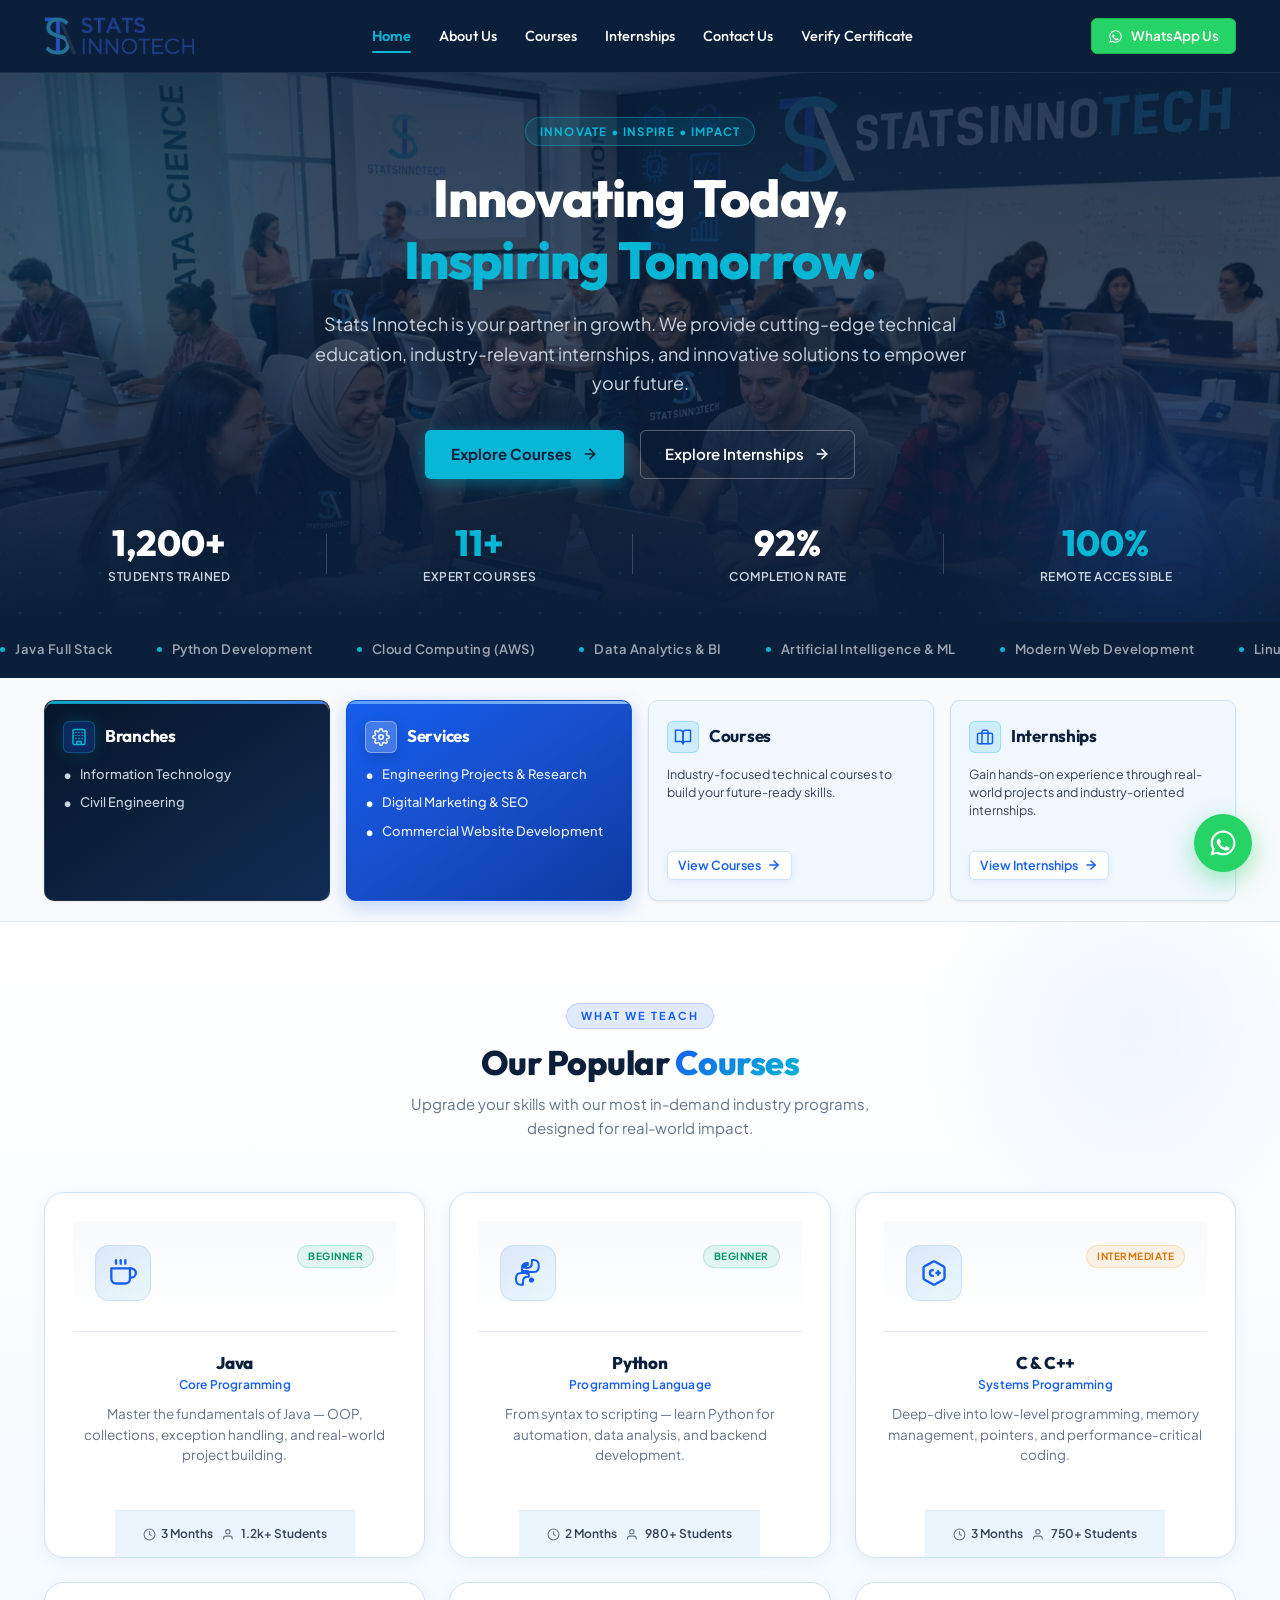
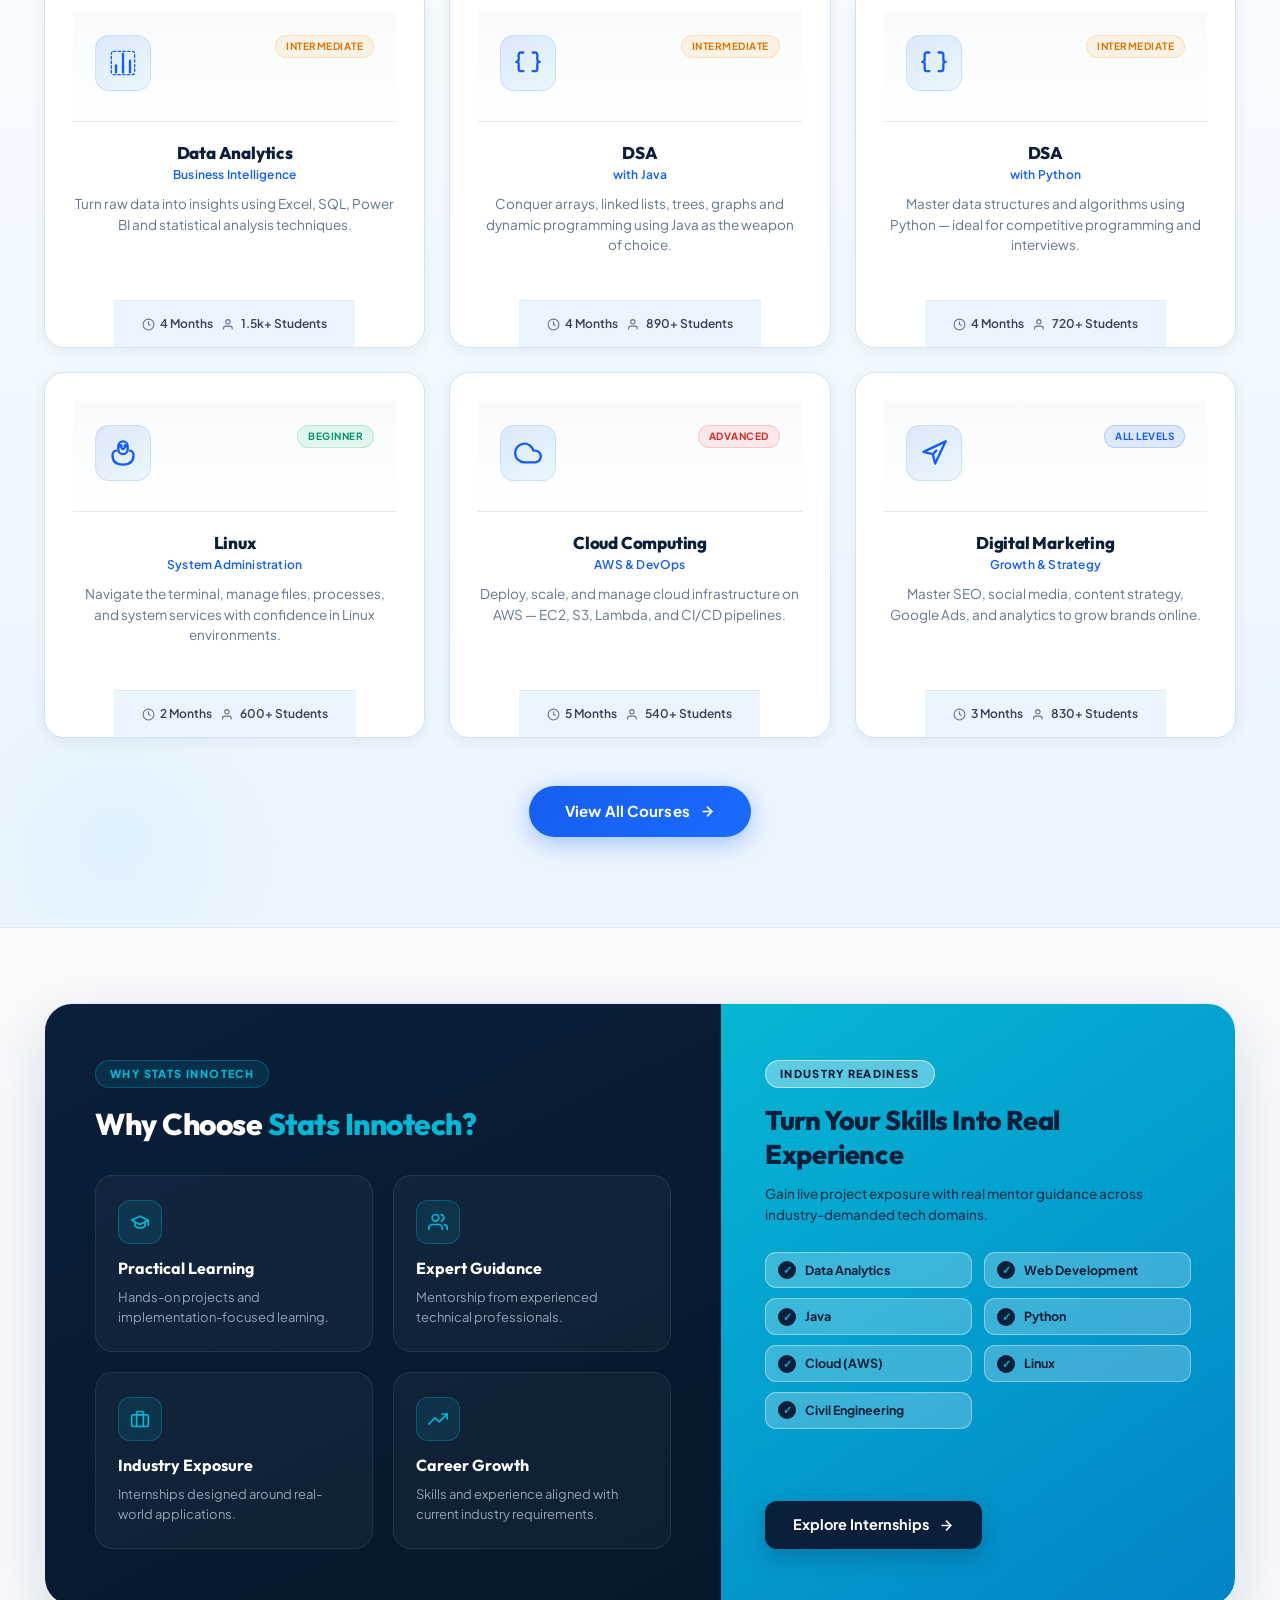
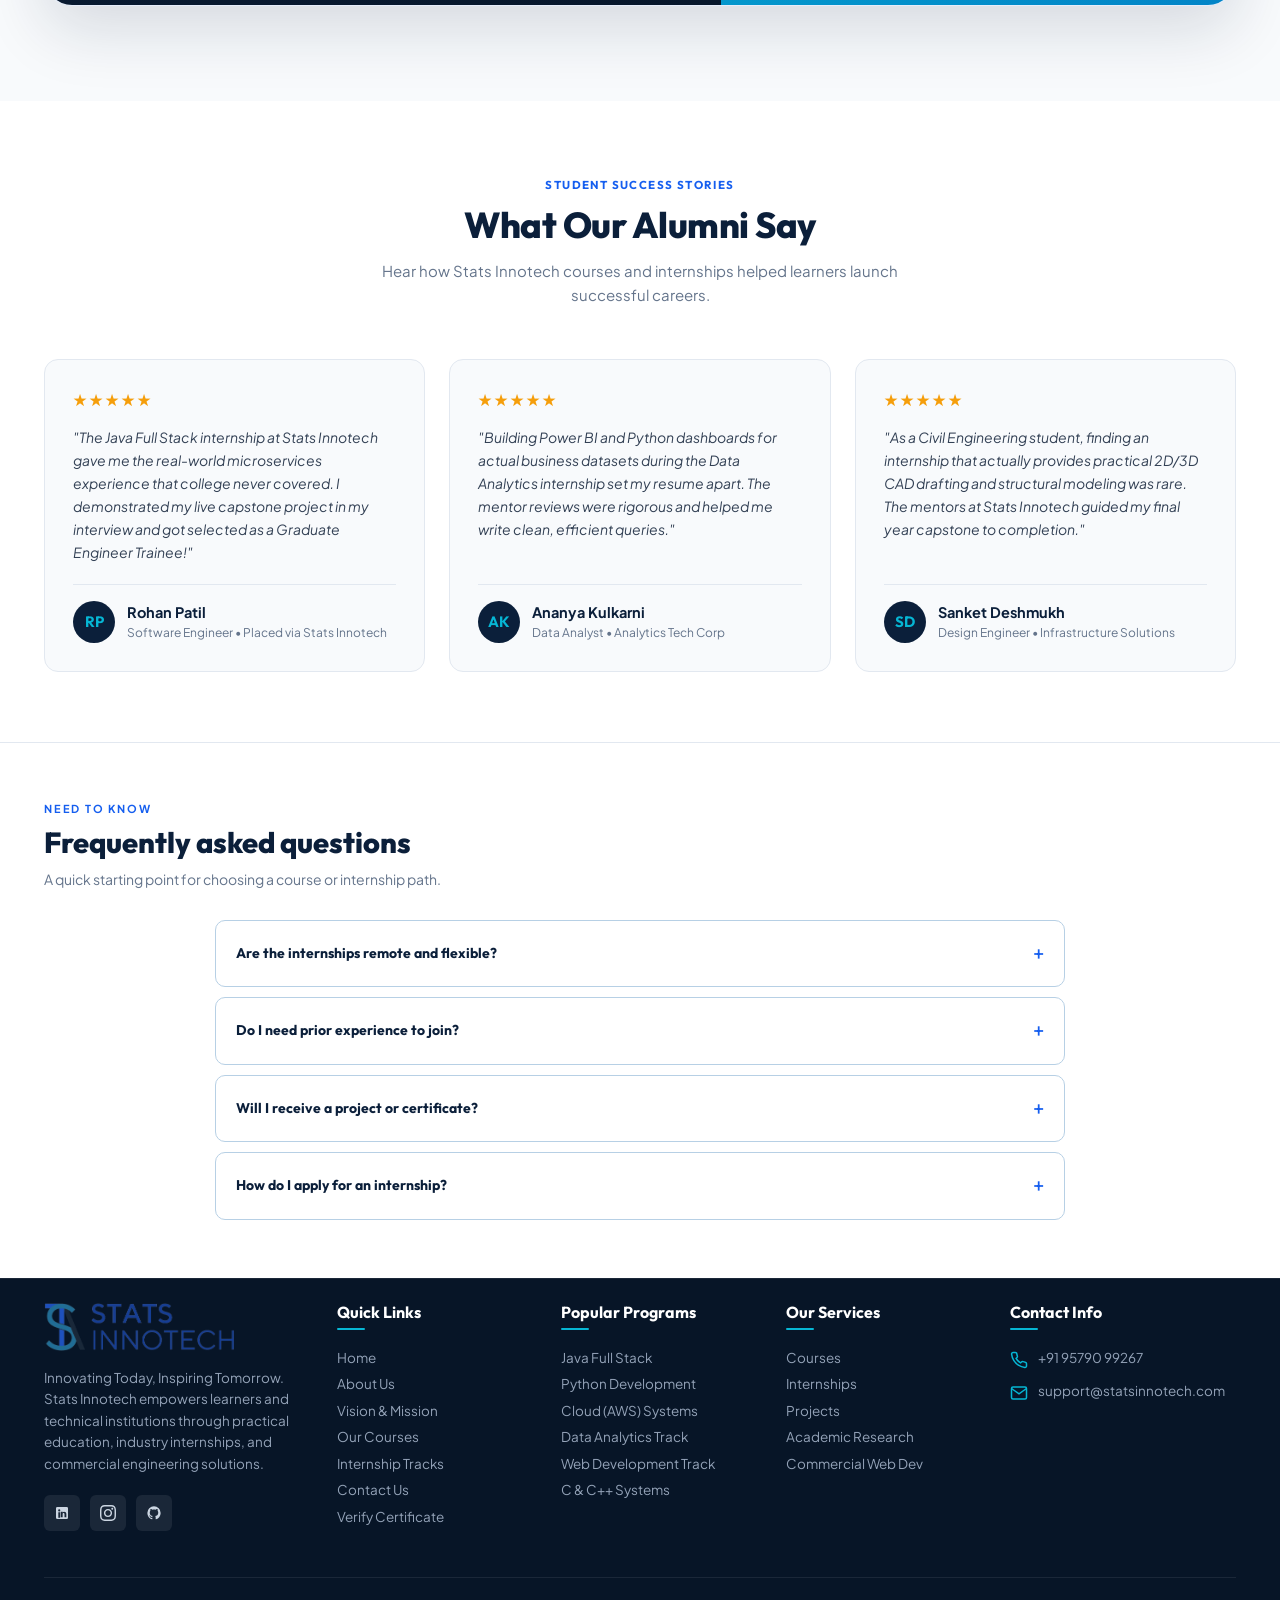
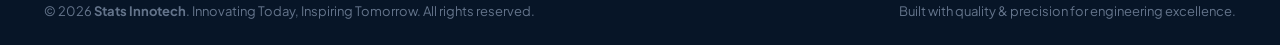
==== index.html @ 7e58f6d5 "Initial commit: Stats Innotech website" ====
<!DOCTYPE html>
<html lang="en">

<head>
  <meta charset="UTF-8">
  <meta name="viewport" content="width=device-width, initial-scale=1.0">
  <title>Stats Innotech</title>
  <link href="https://fonts.googleapis.com" rel="preconnect" />
  <link crossorigin="" href="https://fonts.gstatic.com" rel="preconnect" />
  <link
    href="https://fonts.googleapis.com/css2?family=Outfit:wght@400;500;600;700;800&amp;family=Plus+Jakarta+Sans:wght@400;500;600;700&amp;display=swap"
    rel="stylesheet" />
  <link rel="stylesheet" href="styles.css" />
  <style>
    /* ==========================================================================
   STATS INNOTECH - DESIGN SYSTEM & STYLESHEET
   Brand Colors:
     - Navy: #0B1F3A
     - Primary Blue: #155EEF
     - Electric Cyan: #06B6D4
     - White / Ice: #FFFFFF / #EAF5FF
     - Slate: #334155 / #64748B / #94A3B8
   ========================================================================== */

    :root {
      --navy-primary: #0B1F3A;
      --navy-dark: #071527;
      --navy-light: #11294a;
      --navy-card: #0e2444;
      --blue-primary: #155EEF;
      --blue-hover: #104ecc;
      --blue-subtle: rgba(21, 94, 239, 0.12);
      --cyan-primary: #06B6D4;
      --cyan-glow: rgba(6, 182, 212, 0.35);
      --cyan-subtle: rgba(6, 182, 212, 0.1);
      --ice-bg: #EAF5FF;
      --ice-card: #F0F7FF;
      --ice-border: #CFE3F7;
      --white: #FFFFFF;
      --slate-dark: #334155;
      --slate-muted: #64748B;
      --slate-light: #94A3B8;
      --border-light: #E2E8F0;
      --radius-sm: 6px;
      --radius-md: 10px;
      --radius-lg: 14px;
      --radius-xl: 20px;
      --radius-pill: 9999px;
      --font-main: 'Outfit', -apple-system, BlinkMacSystemFont, 'Segoe UI', Roboto, sans-serif;
      --font-body: 'Plus Jakarta Sans', -apple-system, BlinkMacSystemFont, 'Segoe UI', Roboto, sans-serif;
      --transition-fast: 0.2s ease;
      --transition-normal: 0.3s cubic-bezier(0.4, 0, 0.2, 1);
      --shadow-sm: 0 1px 3px rgba(0, 0, 0, 0.08);
      --shadow-md: 0 4px 12px rgba(11, 31, 58, 0.08);
      --shadow-lg: 0 10px 25px -5px rgba(11, 31, 58, 0.12);
      --shadow-glow: 0 0 25px rgba(6, 182, 212, 0.25);
    }

    /* Reset & Base Setup */
    *,
    *::before,
    *::after {
      box-sizing: border-box;
      margin: 0;
      padding: 0;
    }

    html {
      scroll-behavior: smooth;
      font-size: 16px;
      overflow-x: clip;
      width: 100%;
      max-width: 100vw;
    }

    body {
      font-family: var(--font-body);
      background-color: #F8FAFC;
      color: var(--slate-dark);
      line-height: 1.5;
      -webkit-font-smoothing: antialiased;
      -moz-osx-font-smoothing: grayscale;
      overflow-x: clip;
      width: 100%;
      max-width: 100vw;
      -webkit-overflow-scrolling: touch;
    }

    /* Typography Utilities */
    h1,
    h2,
    h3,
    h4,
    h5,
    h6 {
      font-family: var(--font-main);
      font-weight: 700;
      color: var(--navy-primary);
      line-height: 1.2;
    }

    a {
      text-decoration: none;
      color: inherit;
      transition: var(--transition-fast);
    }

    ul {
      list-style: none;
    }

    button {
      font-family: var(--font-main);
      cursor: pointer;
      border: none;
      background: none;
      transition: var(--transition-normal);
    }

    /* Containers */
    .container {
      width: 100%;
      max-width: 1240px;
      margin: 0 auto;
      padding: 0 24px;
    }

    /* ==========================================================================
   HEADER / NAVBAR
   ========================================================================== */
    .site-header {
      position: sticky;
      top: 0;
      z-index: 1000;
      background-color: var(--navy-primary);
      border-bottom: 1px solid rgba(255, 255, 255, 0.08);
      backdrop-filter: none;
      padding: 10px 0;
      transition: var(--transition-normal);
    }

    .site-header.scrolled {
      background-color: var(--navy-primary);
      box-shadow: 0 4px 20px rgba(0, 0, 0, 0.25);
      padding: 8px 0;
    }

    .nav-container {
      display: flex;
      align-items: center;
      justify-content: space-between;
      gap: 20px;
    }

    /* Brand Logo */
    .brand-logo {
      display: flex;
      align-items: center;
      gap: 12px;
      text-decoration: none;
    }

    .brand-logo-image {
      display: block;
      width: 150px;
      height: 150px;
      max-height: 52px;
      object-fit: contain;
      object-position: left center;
      flex-shrink: 0;
    }


    /* Nav Links */
    .nav-menu {
      display: flex;
      align-items: center;
      gap: 28px;
    }

    .nav-link {
      font-family: var(--font-main);
      font-size: 14.5px;
      font-weight: 500;
      color: #ffffff;
      position: relative;
      padding: 6px 0;
      transition: var(--transition-fast);
    }

    .nav-link:hover {
      color: var(--white);
    }

    .nav-link.active {
      color: var(--cyan-primary);
      font-weight: 600;
    }

    .nav-link.active::after {
      content: '';
      position: absolute;
      bottom: 0;
      left: 0;
      width: 100%;
      height: 2px;
      background: var(--cyan-primary);
      border-radius: var(--radius-pill);
    }

    /* Header CTA Button */
    .btn-header-cta {
      display: inline-flex;
      align-items: center;
      gap: 8px;
      background-color: var(--blue-primary);
      color: var(--white);
      font-size: 13.5px;
      font-weight: 600;
      padding: 8px 18px;
      border-radius: var(--radius-sm);
      transition: var(--transition-normal);
      box-shadow: 0 2px 8px rgba(21, 94, 239, 0.3);
    }

    .btn-header-cta:hover {
      background-color: var(--blue-hover);
      transform: translateY(-1px);
      box-shadow: 0 4px 14px rgba(21, 94, 239, 0.45);
    }

    .btn-header-login {
      display: inline-flex;
      align-items: center;
      gap: 8px;
      color: var(--white);
      border: 1px solid rgba(255, 255, 255, 0.28);
      font-size: 13.5px;
      font-weight: 600;
      padding: 7px 16px;
      border-radius: var(--radius-sm);
      transition: var(--transition-normal);
    }

    .btn-header-login:hover {
      background: rgba(255, 255, 255, 0.1);
      border-color: var(--cyan-primary);
      color: var(--cyan-primary);
    }

    /* Mobile Toggle */
    .mobile-nav-toggle {
      display: none;
      background: none;
      border: none;
      color: var(--white);
      cursor: pointer;
      padding: 6px;
    }

    /* ==========================================================================
   HERO SECTION
   ========================================================================== */
    .hero-section {
      position: relative;
      background-color: var(--navy-primary);
      background-image:
        linear-gradient(180deg, rgba(11, 31, 58, 0.85) 0%, rgba(11, 31, 58, 0.78) 45%, rgba(11, 31, 58, 0.92) 80%, var(--navy-primary) 100%),
        url('assets/Hero_Image.png');
      background-size: cover;
      background-position: center 20%;
      background-repeat: no-repeat;
      padding: 44px 0 36px;
      overflow: hidden;
      border-bottom: none;
      margin-bottom: 0;
    }

    .cta-banner-section {
      background-image:
        linear-gradient(180deg, rgba(11, 31, 58, 0.85) 0%, rgba(11, 31, 58, 0.78) 45%, rgba(11, 31, 58, 0.92) 80%, var(--navy-primary) 100%),
        url('assets/Hero_Image.png');
      background-size: cover;
      background-position: center 20%;
      background-repeat: no-repeat;
      border-bottom: none;
      margin-bottom: 0;
    }

    .section-divider-strip {
      background: var(--navy-primary);
      padding: 18px 0;
      overflow: hidden;
      margin-top: 0;
      border-top: none;
    }

    /* Cyber Circuit Background SVG overlay */
    .hero-circuit-bg {
      position: absolute;
      top: 0;
      left: 0;
      width: 100%;
      height: 100%;
      pointer-events: none;
      opacity: 0.35;
      background-image: radial-gradient(rgba(6, 182, 212, 0.2) 1px, transparent 1px), radial-gradient(rgba(21, 94, 239, 0.15) 1px, transparent 1px);
      background-size: 40px 40px;
      background-position: 0 0, 20px 20px;
    }

    .hero-grid {
      display: grid;
      grid-template-columns: 1.05fr 0.95fr;
      align-items: center;
      gap: 36px;
      position: relative;
      z-index: 2;
    }

    /* Left Hero Content */
    .hero-content {
      display: flex;
      flex-direction: column;
    }

    .hero-pill-badge {
      display: inline-flex;
      align-items: center;
      gap: 6px;
      padding: 5px 14px;
      border-radius: var(--radius-pill);
      background: rgba(6, 182, 212, 0.08);
      border: 1px solid rgba(6, 182, 212, 0.35);
      color: var(--cyan-primary);
      font-size: 11px;
      font-weight: 600;
      letter-spacing: 1.4px;
      margin-bottom: 20px;
      width: fit-content;
    }

    .hero-title {
      font-size: 46px;
      font-weight: 800;
      color: var(--white);
      line-height: 1.15;
      margin-bottom: 18px;
      letter-spacing: -0.5px;
    }

    .hero-title .text-cyan {
      color: var(--cyan-primary);
    }

    .hero-description {
      color: var(--slate-light);
      font-size: 15px;
      line-height: 1.6;
      max-width: 530px;
      margin-bottom: 28px;
    }

    /* Hero CTA Buttons */
    .hero-cta-group {
      display: flex;
      align-items: center;
      gap: 14px;
      margin-bottom: 34px;
      flex-wrap: wrap;
    }

    .btn-primary-hero {
      display: inline-flex;
      align-items: center;
      gap: 10px;
      background-color: var(--blue-primary);
      color: var(--white);
      font-size: 14.5px;
      font-weight: 600;
      padding: 12px 24px;
      border-radius: var(--radius-sm);
      transition: var(--transition-normal);
      box-shadow: 0 4px 14px rgba(21, 94, 239, 0.35);
    }

    .btn-primary-hero:hover {
      background-color: var(--blue-hover);
      transform: translateY(-2px);
      box-shadow: 0 6px 20px rgba(21, 94, 239, 0.5);
    }

    .btn-secondary-hero {
      display: inline-flex;
      align-items: center;
      gap: 10px;
      background: rgba(255, 255, 255, 0.03);
      color: var(--white);
      font-size: 14.5px;
      font-weight: 600;
      padding: 11px 22px;
      border-radius: var(--radius-sm);
      border: 1px solid rgba(255, 255, 255, 0.18);
      transition: var(--transition-normal);
    }

    .btn-secondary-hero:hover {
      background: rgba(255, 255, 255, 0.08);
      border-color: rgba(255, 255, 255, 0.35);
      transform: translateY(-2px);
    }

    /* Hero Quick Feature Badges */
    .hero-badges-row {
      display: flex;
      align-items: center;
      gap: 20px;
      flex-wrap: wrap;
    }

    /* ==========================================================================
   IMPACT METRICS
   ========================================================================== */
    .impact-section {
      position: relative;
      z-index: 3;
      margin-top: -1px;
      padding: 24px 0;
      background: var(--white);
      border-bottom: 1px solid var(--border-light);
      box-shadow: 0 8px 22px rgba(11, 31, 58, 0.06);
    }

    .impact-grid {
      display: grid;
      grid-template-columns: repeat(5, 1fr);
      gap: 14px;
    }

    .impact-item {
      min-height: 76px;
      padding: 4px 22px;
      display: flex;
      flex-direction: column;
      align-items: center;
      justify-content: center;
      border: 1px solid #B7D0E5;
      border-top: 3px solid var(--cyan-primary);
      border-radius: var(--radius-md);
      background: linear-gradient(145deg, var(--white), #F5FAFF);
      text-align: center;
      box-shadow: 0 3px 8px rgba(11, 31, 58, 0.06);
      transition: transform var(--transition-fast), border-color var(--transition-fast), box-shadow var(--transition-fast);
    }

    .impact-item:hover,
    .impact-item:focus-within {
      border-color: var(--blue-primary);
      transform: translateY(-4px);
      box-shadow: 0 10px 20px rgba(21, 94, 239, 0.16);
    }

    .impact-value {
      display: block;
      color: var(--navy-primary);
      font-family: var(--font-main);
      font-size: 27px;
      font-weight: 800;
      line-height: 1.1;
    }

    .impact-value .plus {
      color: var(--cyan-primary);
    }

    .impact-label {
      display: block;
      margin-top: 6px;
      color: var(--slate-muted);
      font-size: 11px;
      font-weight: 600;
      line-height: 1.3;
    }

    .hero-badge-item {
      display: flex;
      align-items: center;
      gap: 10px;
    }

    .hero-badge-icon {
      width: 34px;
      height: 34px;
      border-radius: 50%;
      background: rgba(21, 94, 239, 0.15);
      border: 1px solid rgba(6, 182, 212, 0.3);
      display: flex;
      align-items: center;
      justify-content: center;
      color: var(--cyan-primary);
      flex-shrink: 0;
    }

    .hero-badge-text {
      font-size: 12.5px;
      font-weight: 500;
      color: #E2E8F0;
      line-height: 1.25;
      max-width: 105px;
    }

    /* Right Hero Visual */
    .hero-visual-wrapper {
      position: relative;
      display: flex;
      justify-content: center;
      align-items: center;
    }

    .hero-visual-container {
      position: relative;
      width: 100%;
      max-width: 540px;
      border-radius: var(--radius-lg);
      overflow: hidden;
      box-shadow: 0 15px 35px rgba(0, 0, 0, 0.45);
    }

    .hero-image {
      width: 100%;
      height: auto;
      display: block;
      object-fit: cover;
      transition: transform 0.5s ease;
    }

    .hero-visual-container:hover .hero-image {
      transform: scale(1.02);
    }

    .hero-visual-glow {
      position: absolute;
      top: 50%;
      right: 10%;
      width: 350px;
      height: 350px;
      background: radial-gradient(circle, rgba(21, 94, 239, 0.25) 0%, rgba(6, 182, 212, 0.15) 50%, transparent 70%);
      filter: blur(40px);
      pointer-events: none;
      z-index: 1;
    }

    /* ==========================================================================
   FOUR FEATURE CARDS GRID (DIRECTLY BELOW HERO)
   ========================================================================== */
    .feature-cards-section {
      padding: 30px 0 20px;
      position: relative;
      margin-top: -8px;
    }

    .feature-cards-grid {
      display: grid;
      grid-template-columns: repeat(4, 1fr);
      gap: 16px;
    }

    /* Base Card Style */
    .feature-card {
      border-radius: var(--radius-md);
      padding: 20px 18px;
      display: flex;
      flex-direction: column;
      justify-content: space-between;
      min-height: 165px;
      position: relative;
      overflow: hidden;
      transition: var(--transition-normal);
      border: 1px solid rgba(21, 94, 239, 0.22);
      box-shadow: var(--shadow-sm), inset 0 2px 0 rgba(255, 255, 255, 0.32);
    }

    .feature-card:hover {
      transform: translateY(-4px);
      box-shadow: var(--shadow-lg);
    }

    /* Card 1: Branches (Dark Navy) */
    .card-branches {
      background-color: var(--navy-primary);
      border: 1px solid rgba(255, 255, 255, 0.1);
      color: var(--white);
    }

    .card-branches .card-header-icon {
      background: rgba(21, 94, 239, 0.25);
      color: var(--cyan-primary);
      border: 1px solid rgba(6, 182, 212, 0.3);
    }

    .card-branches-bg-art {
      position: absolute;
      right: 0;
      bottom: 0;
      width: 100px;
      height: 120px;
      pointer-events: none;
      opacity: 0.55;
      background-repeat: no-repeat;
      background-position: right bottom;
      background-size: contain;
    }

    /* Card 2: Services (Vibrant Blue) */
    .card-services {
      background-color: var(--blue-primary);
      color: var(--white);
      box-shadow: 0 6px 18px rgba(21, 94, 239, 0.25);
    }

    .card-services .card-header-icon {
      background: rgba(255, 255, 255, 0.2);
      color: var(--white);
    }

    .card-services-bg-art {
      position: absolute;
      right: -5px;
      bottom: -5px;
      width: 110px;
      height: 105px;
      pointer-events: none;
      opacity: 0.18;
      background-repeat: no-repeat;
      background-position: right bottom;
      background-size: contain;
    }

    /* Card 3 & 4: Courses & Internships (Ice Blue) */
    .card-light {
      background-color: var(--ice-card);
      border: 1px solid var(--ice-border);
      color: var(--navy-primary);
    }

    .card-light .card-header-icon {
      background: rgba(6, 182, 212, 0.15);
      color: var(--blue-primary);
      border: 1px solid rgba(6, 182, 212, 0.25);
    }

    /* Common Card Header */
    .card-header-row {
      display: flex;
      align-items: center;
      gap: 10px;
      margin-bottom: 12px;
    }

    .card-header-icon {
      width: 32px;
      height: 32px;
      border-radius: var(--radius-sm);
      display: flex;
      align-items: center;
      justify-content: center;
      flex-shrink: 0;
    }

    .card-title {
      font-size: 17px;
      font-weight: 700;
      line-height: 1.2;
    }

    .card-branches .card-title,
    .card-services .card-title {
      color: var(--white);
    }

    .card-light .card-title {
      color: var(--navy-primary);
    }

    /* Card Content / Lists */
    .card-bullet-list {
      display: flex;
      flex-direction: column;
      gap: 10px;
      font-size: 13px;
      line-height: 1.45;
      position: relative;
      z-index: 2;
    }

    .card-bullet-list li {
      display: flex;
      align-items: flex-start;
      gap: 8px;
    }

    .card-bullet-list li::before {
      content: '•';
      font-size: 14px;
      color: inherit;
      line-height: 1.3;
      flex-shrink: 0;
    }

    .card-description {
      font-size: 12.5px;
      line-height: 1.45;
      color: var(--slate-dark);
      margin-bottom: 14px;
    }

    /* Card Action Links */
    .card-action-btn {
      display: inline-flex;
      align-items: center;
      gap: 6px;
      font-size: 12.5px;
      font-weight: 600;
      color: var(--blue-primary);
      padding: 4px 10px;
      border: 1px solid rgba(21, 94, 239, 0.25);
      border-radius: var(--radius-sm);
      background: rgba(255, 255, 255, 0.6);
      width: fit-content;
      transition: var(--transition-fast);
    }

    .card-action-btn:hover {
      background: var(--blue-primary);
      color: var(--white);
      border-color: var(--blue-primary);
      gap: 9px;
    }

    /* ==========================================================================
   OUR POPULAR COURSES SECTION — PREMIUM REDESIGN
   ========================================================================== */
    .courses-section {
      padding: 80px 0 90px;
      background: linear-gradient(180deg, var(--white) 0%, var(--ice-bg) 100%);
      border-top: 1px solid var(--border-light);
      border-bottom: 1px solid var(--border-light);
      position: relative;
      overflow: hidden;
    }

    .courses-section::before {
      content: '';
      position: absolute;
      top: -120px;
      right: -80px;
      width: 450px;
      height: 450px;
      background: radial-gradient(circle, rgba(21, 94, 239, 0.06) 0%, transparent 70%);
      pointer-events: none;
    }

    .courses-section::after {
      content: '';
      position: absolute;
      bottom: -80px;
      left: -60px;
      width: 350px;
      height: 350px;
      background: radial-gradient(circle, rgba(6, 182, 212, 0.05) 0%, transparent 70%);
      pointer-events: none;
    }

    .section-header-centered {
      text-align: center;
      margin-bottom: 52px;
    }

    .section-eyebrow {
      display: inline-block;
      font-size: 11px;
      font-weight: 700;
      letter-spacing: 2px;
      text-transform: uppercase;
      color: var(--blue-primary);
      background: var(--blue-subtle);
      border: 1px solid rgba(21, 94, 239, 0.18);
      border-radius: var(--radius-pill);
      padding: 4px 14px;
      margin-bottom: 14px;
    }

    .section-title-with-lines {
      display: block;
      font-size: 34px;
      font-weight: 800;
      color: var(--navy-primary);
      letter-spacing: -0.5px;
      line-height: 1.15;
      margin-bottom: 10px;
    }

    .section-title-with-lines .title-accent {
      background: linear-gradient(135deg, var(--blue-primary), var(--cyan-primary));
      -webkit-background-clip: text;
      -webkit-text-fill-color: transparent;
      background-clip: text;
    }

    .section-subtitle {
      font-size: 15px;
      color: var(--slate-muted);
      margin-top: 0;
      max-width: 520px;
      margin-left: auto;
      margin-right: auto;
      line-height: 1.6;
    }

    /* Premium 3-column Courses Grid */
    .courses-grid {
      display: grid;
      grid-template-columns: repeat(3, 1fr);
      gap: 24px;
      margin-bottom: 48px;
      position: relative;
      z-index: 1;
    }

    .course-card {
      background: var(--white);
      border: 1px solid var(--ice-border);
      border-radius: var(--radius-xl);
      padding: 0;
      display: flex;
      flex-direction: column;
      min-height: 280px;
      transition: transform 0.3s cubic-bezier(0.34, 1.56, 0.64, 1), box-shadow 0.3s ease, border-color 0.3s ease;
      cursor: pointer;
      box-shadow: 0 4px 16px rgba(11, 31, 58, 0.06);
      overflow: hidden;
      position: relative;
    }

    /* Top accent gradient bar */
    .course-card::before {
      content: '';
      position: absolute;
      top: 0;
      left: 0;
      right: 0;
      height: 3px;
      background: linear-gradient(90deg, var(--blue-primary), var(--cyan-primary));
      opacity: 0;
      transition: opacity 0.3s ease;
    }

    .course-card:hover::before {
      opacity: 1;
    }

    .course-card:hover {
      border-color: rgba(21, 94, 239, 0.25);
      box-shadow: 0 20px 48px rgba(21, 94, 239, 0.14), 0 6px 16px rgba(11, 31, 58, 0.08);
      transform: translateY(-8px);
    }

    /* Card inner body */
    .course-card-body {
      padding: 28px 28px 24px;
      display: flex;
      flex-direction: column;
      flex: 1;
    }

    /* Card top row: icon + badge */
    .course-card-top {
      display: flex;
      align-items: flex-start;
      justify-content: space-between;
      margin-bottom: 20px;
    }

    .course-icon-wrap {
      width: 56px;
      height: 56px;
      border-radius: 14px;
      background: linear-gradient(135deg, var(--blue-subtle), rgba(6, 182, 212, 0.08));
      border: 1px solid rgba(21, 94, 239, 0.12);
      display: flex;
      align-items: center;
      justify-content: center;
      color: var(--blue-primary);
      flex-shrink: 0;
      transition: transform 0.3s ease, background 0.3s ease;
    }

    .course-card:hover .course-icon-wrap {
      transform: scale(1.08) rotate(-4deg);
      background: linear-gradient(135deg, rgba(21, 94, 239, 0.18), rgba(6, 182, 212, 0.14));
      color: var(--blue-primary);
    }

    .course-level-badge {
      display: inline-block;
      font-size: 10px;
      font-weight: 700;
      letter-spacing: 0.5px;
      text-transform: uppercase;
      padding: 3px 10px;
      border-radius: var(--radius-pill);
    }

    .badge-beginner {
      background: rgba(16, 185, 129, 0.1);
      color: #059669;
      border: 1px solid rgba(16, 185, 129, 0.2);
    }

    .badge-intermediate {
      background: rgba(245, 158, 11, 0.1);
      color: #d97706;
      border: 1px solid rgba(245, 158, 11, 0.2);
    }

    .badge-advanced {
      background: rgba(239, 68, 68, 0.1);
      color: #dc2626;
      border: 1px solid rgba(239, 68, 68, 0.2);
    }

    .badge-all {
      background: var(--blue-subtle);
      color: var(--blue-primary);
      border: 1px solid rgba(21, 94, 239, 0.2);
    }

    .course-name {
      font-size: 17px;
      font-weight: 800;
      color: var(--navy-primary);
      line-height: 1.25;
      margin-bottom: 2px;
    }

    .course-subname {
      font-size: 12px;
      font-weight: 600;
      color: var(--blue-primary);
      margin-bottom: 10px;
      letter-spacing: 0.2px;
    }

    .course-desc {
      font-size: 13.5px;
      color: var(--slate-muted);
      line-height: 1.55;
      flex: 1;
      margin-bottom: 20px;
    }

    /* Card footer stats */
    .course-card-footer {
      display: flex;
      align-items: center;
      justify-content: space-between;
      padding: 14px 28px;
      background: var(--ice-bg);
      border-top: 1px solid var(--border-light);
    }

    .course-stat {
      display: flex;
      align-items: center;
      gap: 5px;
      font-size: 12px;
      font-weight: 600;
      color: var(--slate-dark);
    }

    .course-stat svg {
      color: var(--slate-muted);
    }

    .course-enroll-link {
      font-size: 12px;
      font-weight: 700;
      color: var(--blue-primary);
      display: flex;
      align-items: center;
      gap: 4px;
      transition: gap 0.2s ease;
    }

    .course-card:hover .course-enroll-link {
      gap: 8px;
    }

    /* View All Courses CTA */
    .courses-cta-container {
      display: flex;
      justify-content: center;
      position: relative;
      z-index: 1;
    }

    .btn-pill-courses {
      display: inline-flex;
      align-items: center;
      gap: 10px;
      background: linear-gradient(135deg, var(--blue-primary), #1a6bff);
      color: var(--white);
      font-size: 15px;
      font-weight: 700;
      padding: 14px 36px;
      border-radius: var(--radius-pill);
      transition: var(--transition-normal);
      box-shadow: 0 6px 24px rgba(21, 94, 239, 0.35);
      letter-spacing: 0.1px;
    }

    .btn-pill-courses:hover {
      background: linear-gradient(135deg, var(--blue-hover), var(--blue-primary));
      transform: translateY(-3px);
      box-shadow: 0 10px 32px rgba(21, 94, 239, 0.5);
      gap: 16px;
    }

    /* ==========================================================================
   SPLIT BOTTOM BANNER
   Left (Why Choose) + Right (Real Experience)
   ========================================================================== */
    .split-banner-section {
      padding: 75px 0 95px;
      background: #F8FAFC;
    }

    .split-banner-container {
      display: grid;
      grid-template-columns: 1.25fr 0.95fr;
      border-radius: 28px;
      overflow: hidden;
      box-shadow: 0 24px 64px rgba(11, 31, 58, 0.14);
      border: 1px solid rgba(21, 94, 239, 0.08);
    }

    /* Left Panel: Why Choose */
    .split-panel-navy {
      background: linear-gradient(155deg, #0B1F3A 0%, #07172B 100%);
      padding: 56px 50px;
      color: var(--white);
      display: flex;
      flex-direction: column;
      justify-content: center;
      position: relative;
    }

    .split-eyebrow {
      display: inline-flex;
      align-items: center;
      gap: 6px;
      font-size: 11px;
      font-weight: 800;
      letter-spacing: 1.4px;
      text-transform: uppercase;
      color: var(--cyan-primary);
      background: rgba(6, 182, 212, 0.12);
      border: 1px solid rgba(6, 182, 212, 0.28);
      padding: 5px 14px;
      border-radius: 999px;
      width: fit-content;
      margin-bottom: 18px;
    }

    .split-panel-title {
      font-size: 30px;
      font-weight: 800;
      color: var(--white);
      margin-bottom: 32px;
      line-height: 1.22;
      letter-spacing: -0.5px;
    }

    .split-panel-title .text-cyan {
      color: var(--cyan-primary);
    }

    .why-choose-grid {
      display: grid;
      grid-template-columns: repeat(2, 1fr);
      gap: 20px;
    }

    .why-item {
      display: flex;
      flex-direction: column;
      background: rgba(255, 255, 255, 0.035);
      border: 1px solid rgba(255, 255, 255, 0.08);
      border-radius: 18px;
      padding: 24px 22px;
      transition: all 0.3s cubic-bezier(0.16, 1, 0.3, 1);
    }

    .why-item:hover {
      background: rgba(255, 255, 255, 0.065);
      border-color: rgba(6, 182, 212, 0.4);
      transform: translateY(-3px);
      box-shadow: 0 12px 28px rgba(0, 0, 0, 0.28);
    }

    .why-item-icon {
      width: 44px;
      height: 44px;
      border-radius: 12px;
      background: rgba(6, 182, 212, 0.12);
      border: 1px solid rgba(6, 182, 212, 0.3);
      display: flex;
      align-items: center;
      justify-content: center;
      color: var(--cyan-primary);
      margin-bottom: 14px;
      transition: transform 0.3s ease, background 0.3s ease;
    }

    .why-item:hover .why-item-icon {
      transform: scale(1.08);
      background: rgba(6, 182, 212, 0.22);
    }

    .why-item-title {
      font-size: 16px;
      font-weight: 700;
      color: var(--white);
      margin-bottom: 8px;
      line-height: 1.3;
    }

    .why-item-desc {
      font-size: 13px;
      line-height: 1.55;
      color: #94A3B8;
      margin: 0;
    }

    /* Right Panel: Turn Skills */
    .split-panel-cyan {
      background: linear-gradient(145deg, #06B6D4 0%, #0284C7 100%);
      padding: 56px 44px;
      color: var(--navy-primary);
      display: flex;
      flex-direction: column;
      justify-content: space-between;
      position: relative;
    }

    .cyan-panel-badge {
      display: inline-flex;
      align-items: center;
      font-size: 11px;
      font-weight: 800;
      letter-spacing: 1.3px;
      text-transform: uppercase;
      color: var(--navy-primary);
      background: rgba(255, 255, 255, 0.35);
      border: 1px solid rgba(255, 255, 255, 0.55);
      padding: 5px 14px;
      border-radius: 999px;
      width: fit-content;
      margin-bottom: 16px;
    }

    .cyan-panel-title {
      font-size: 27px;
      font-weight: 800;
      color: var(--navy-primary);
      margin-bottom: 12px;
      line-height: 1.25;
      letter-spacing: -0.4px;
    }

    .cyan-panel-subtitle {
      font-size: 13.5px;
      line-height: 1.55;
      color: rgba(11, 31, 58, 0.85);
      margin-bottom: 26px;
      font-weight: 500;
    }

    .checklist-grid {
      display: grid;
      grid-template-columns: 1fr 1fr;
      gap: 10px 12px;
      margin-bottom: 32px;
    }

    .checklist-item {
      display: flex;
      align-items: center;
      gap: 9px;
      background: rgba(255, 255, 255, 0.22);
      border: 1px solid rgba(255, 255, 255, 0.38);
      border-radius: 11px;
      padding: 8px 12px;
      font-size: 12.5px;
      font-weight: 700;
      color: var(--navy-primary);
      transition: all 0.2s ease;
    }

    .checklist-item:hover {
      background: rgba(255, 255, 255, 0.38);
      transform: translateX(3px);
    }

    .check-icon {
      width: 18px;
      height: 18px;
      background: var(--navy-primary);
      color: var(--cyan-primary);
      border-radius: 50%;
      display: flex;
      align-items: center;
      justify-content: center;
      font-size: 10.5px;
      font-weight: 900;
      flex-shrink: 0;
    }

    .btn-dark-cta {
      display: inline-flex;
      align-items: center;
      justify-content: center;
      gap: 10px;
      background-color: var(--navy-primary);
      color: var(--white);
      font-size: 14.5px;
      font-weight: 700;
      padding: 13px 28px;
      border-radius: 12px;
      width: fit-content;
      transition: var(--transition-normal);
      box-shadow: 0 8px 22px rgba(11, 31, 58, 0.25);
    }

    .btn-dark-cta:hover {
      background-color: var(--navy-dark);
      transform: translateY(-2px);
      box-shadow: 0 12px 30px rgba(11, 31, 58, 0.38);
      gap: 14px;
    }

    @media (max-width: 980px) {
      .split-banner-container {
        grid-template-columns: 1fr;
      }

      .split-panel-navy,
      .split-panel-cyan {
        padding: 44px 32px;
      }
    }

    @media (max-width: 600px) {
      .why-choose-grid {
        grid-template-columns: 1fr;
      }

      .checklist-grid {
        grid-template-columns: 1fr;
      }

      .split-panel-navy,
      .split-panel-cyan {
        padding: 36px 20px;
      }

      .split-panel-title {
        font-size: 24px;
      }

      .cyan-panel-title {
        font-size: 22px;
      }
    }

    .footer-brand {
      display: flex;
      align-items: center;
    }

    .footer-logo {
      display: block;
      width: 190px;
      height: auto;
      max-height: 48px;
      object-fit: contain;
    }

    /* ==========================================================================
   FOOTER
   ========================================================================== */
    .site-footer {
      background-color: var(--navy-dark);
      color: var(--slate-light);
      padding: 24px 0;
      border-top: 1px solid rgba(255, 255, 255, 0.08);
      font-size: 13px;
    }

    .footer-container {
      display: flex;
      align-items: center;
      justify-content: space-between;
      flex-wrap: wrap;
      gap: 16px;
    }

    .footer-links {
      display: flex;
      gap: 20px;
    }

    .footer-links a:hover {
      color: var(--cyan-primary);
    }

    /* ==========================================================================
   MODAL DIALOGS (GET IN TOUCH, COURSE DETAILS, SERVICES, INTERNSHIPS)
   ========================================================================== */
    .modal-overlay {
      position: fixed;
      top: 0;
      left: 0;
      width: 100vw;
      height: 100vh;
      background: rgba(11, 31, 58, 0.8);
      backdrop-filter: blur(8px);
      z-index: 2000;
      display: flex;
      align-items: center;
      justify-content: center;
      padding: 20px;
      opacity: 0;
      pointer-events: none;
      transition: opacity var(--transition-normal);
    }

    .modal-overlay.active {
      opacity: 1;
      pointer-events: auto;
    }

    .modal-card {
      background: var(--white);
      width: 100%;
      max-width: 520px;
      border-radius: var(--radius-lg);
      box-shadow: 0 20px 40px rgba(0, 0, 0, 0.3);
      overflow: hidden;
      transform: translateY(20px) scale(0.96);
      transition: transform var(--transition-normal);
      position: relative;
      max-height: 90vh;
      display: flex;
      flex-direction: column;
    }

    .modal-overlay.active .modal-card {
      transform: translateY(0) scale(1);
    }

    .modal-header {
      background: var(--navy-primary);
      color: var(--white);
      padding: 18px 24px;
      display: flex;
      align-items: center;
      justify-content: space-between;
    }

    .modal-title {
      color: var(--white);
      font-size: 18px;
      font-weight: 700;
    }

    .modal-close-btn {
      background: rgba(255, 255, 255, 0.1);
      color: var(--white);
      border-radius: 50%;
      width: 30px;
      height: 30px;
      display: flex;
      align-items: center;
      justify-content: center;
      font-size: 18px;
      line-height: 1;
      transition: var(--transition-fast);
    }

    .modal-close-btn:hover {
      background: rgba(255, 255, 255, 0.25);
    }

    .modal-body {
      padding: 24px;
      overflow-y: auto;
    }

    /* All Courses modal */
    .all-courses-grid {
      display: grid;
      grid-template-columns: repeat(2, minmax(0, 1fr));
      gap: 12px;
    }

    .all-course-item {
      width: 100%;
      text-align: left;
      padding: 14px 16px;
      border: 1px solid var(--ice-border);
      border-radius: var(--radius-md);
      background: var(--ice-card);
      color: var(--navy-primary);
      font-family: var(--font-main);
      font-size: 14px;
      font-weight: 600;
      transition: var(--transition-normal);
    }

    .all-course-item:hover {
      background: var(--blue-primary);
      border-color: var(--blue-primary);
      color: var(--white);
      transform: translateY(-2px);
    }

    .all-course-item small {
      display: block;
      margin-top: 3px;
      font-family: var(--font-body);
      font-size: 11px;
      font-weight: 500;
      opacity: 0.7;
    }

    @media (max-width: 560px) {
      .all-courses-grid {
        grid-template-columns: 1fr;
      }
    }

    /* Form Styles inside modal */
    .form-group {
      margin-bottom: 16px;
    }

    .form-label {
      display: block;
      font-size: 13px;
      font-weight: 600;
      color: var(--slate-dark);
      margin-bottom: 6px;
    }

    .form-input,
    .form-select,
    .form-textarea {
      width: 100%;
      padding: 10px 14px;
      font-family: var(--font-body);
      font-size: 14px;
      border: 1px solid var(--border-light);
      border-radius: var(--radius-sm);
      background-color: #F8FAFC;
      color: var(--navy-primary);
      transition: var(--transition-fast);
    }

    .form-input:focus,
    .form-select:focus,
    .form-textarea:focus {
      outline: none;
      border-color: var(--blue-primary);
      background-color: var(--white);
      box-shadow: 0 0 0 3px rgba(21, 94, 239, 0.15);
    }

    .form-submit-btn {
      width: 100%;
      padding: 12px;
      background-color: var(--blue-primary);
      color: var(--white);
      font-size: 15px;
      font-weight: 600;
      border-radius: var(--radius-sm);
      display: flex;
      align-items: center;
      justify-content: center;
      gap: 8px;
      transition: var(--transition-normal);
      margin-top: 8px;
    }

    .form-submit-btn:hover {
      background-color: var(--blue-hover);
      box-shadow: 0 4px 12px rgba(21, 94, 239, 0.35);
    }

    /* Toast Notification */
    .toast-notification {
      position: fixed;
      bottom: 24px;
      right: 24px;
      background-color: var(--navy-primary);
      color: var(--white);
      padding: 14px 22px;
      border-radius: var(--radius-md);
      border-left: 4px solid var(--cyan-primary);
      box-shadow: 0 10px 25px rgba(0, 0, 0, 0.3);
      font-size: 14px;
      font-weight: 500;
      display: flex;
      align-items: center;
      gap: 10px;
      z-index: 3000;
      transform: translateY(100px);
      opacity: 0;
      transition: var(--transition-normal);
    }

    .toast-notification.active {
      transform: translateY(0);
      opacity: 1;
    }

    /* ==========================================================================
  FAQ
  ========================================================================== */
    .home-content-section {
      padding: 58px 0;
      background: var(--white);
      border-top: 1px solid var(--border-light);
    }

    .home-content-section.alt {
      background: var(--ice-bg);
    }

    .home-section-heading {
      max-width: 650px;
      margin-bottom: 28px;
    }

    .home-section-kicker {
      display: block;
      margin-bottom: 8px;
      color: var(--blue-primary);
      font-size: 11px;
      font-weight: 700;
      letter-spacing: 1.8px;
    }

    .home-section-title {
      margin-bottom: 8px;
      font-size: 29px;
      font-weight: 800;
    }

    .home-section-description {
      color: var(--slate-muted);
      font-size: 14px;
      line-height: 1.65;
    }

    .faq-list {
      display: grid;
      gap: 10px;
      max-width: 850px;
    }

    .faq-item {
      border: 1px solid #B7D0E5;
      border-radius: var(--radius-md);
      background: var(--white);
      overflow: hidden;
    }

    .faq-item summary {
      display: flex;
      align-items: center;
      justify-content: space-between;
      gap: 16px;
      padding: 17px 20px;
      color: var(--navy-primary);
      cursor: pointer;
      font-family: var(--font-main);
      font-size: 14px;
      font-weight: 700;
      list-style: none;
    }

    .faq-item summary::-webkit-details-marker {
      display: none;
    }

    .faq-item summary::after {
      content: '+';
      color: var(--blue-primary);
      font-size: 21px;
      font-weight: 400;
    }

    .faq-item[open] summary::after {
      content: '-';
    }

    .faq-answer {
      padding: 0 20px 18px;
      color: var(--slate-muted);
      font-size: 12.5px;
      line-height: 1.65;
    }

    /* ==========================================================================
   RESPONSIVE STYLES
   ========================================================================== */
    @media (max-width: 1080px) {
      .impact-grid {
        grid-template-columns: repeat(3, 1fr);
        row-gap: 18px;
      }

      .courses-grid {
        grid-template-columns: repeat(5, 1fr);
      }

      .feature-cards-grid {
        grid-template-columns: repeat(2, 1fr);
      }

      /* split banner stacks at 960px */

      .why-choose-grid {
        grid-template-columns: repeat(2, 1fr);
      }
    }

    @media (max-width: 900px) {
      .brand-logo-image {
        width: 165px;
        max-height: 40px;
      }

      .nav-menu {
        display: none;
        position: fixed;
        top: 70px;
        left: 0;
        right: 0;
        width: 100%;
        max-height: calc(100dvh - 70px);
        background: rgba(11, 31, 58, 0.98);
        backdrop-filter: blur(16px);
        -webkit-backdrop-filter: blur(16px);
        flex-direction: column;
        padding: 20px 20px 32px;
        gap: 10px;
        border-bottom: 1px solid rgba(255, 255, 255, 0.12);
        box-shadow: 0 20px 40px rgba(0, 0, 0, 0.5);
        z-index: 9999;
        overflow-y: auto;
        -webkit-overflow-scrolling: touch;
      }

      .nav-menu.mobile-open {
        display: flex;
        animation: mobileNavSlide 0.22s ease-out forwards;
      }

      @keyframes mobileNavSlide {
        from {
          opacity: 0;
          transform: translateY(-8px);
        }

        to {
          opacity: 1;
          transform: translateY(0);
        }
      }

      .nav-menu .nav-link {
        font-size: 15.5px;
        padding: 12px 16px;
        border-radius: var(--radius-md);
        background: rgba(255, 255, 255, 0.04);
        border: 1px solid rgba(255, 255, 255, 0.07);
        color: #F1F5F9;
        display: flex;
        align-items: center;
        justify-content: space-between;
      }

      .nav-menu .nav-link:hover,
      .nav-menu .nav-link.active {
        background: rgba(6, 182, 212, 0.12);
        border-color: var(--cyan-primary);
        color: var(--cyan-primary);
      }

      .mobile-nav-toggle {
        display: inline-flex;
        align-items: center;
        justify-content: center;
        width: 40px;
        height: 40px;
        padding: 8px;
        border-radius: var(--radius-sm);
        color: var(--white);
        background: rgba(255, 255, 255, 0.08);
        border: 1px solid rgba(255, 255, 255, 0.15);
        cursor: pointer;
      }

      .hero-grid {
        grid-template-columns: 1fr;
        text-align: center;
      }

      .hero-content {
        align-items: center;
      }

      .hero-pill-badge {
        margin: 0 auto 16px;
      }

      .hero-description {
        margin: 0 auto 24px;
      }

      .hero-cta-group {
        justify-content: center;
      }

      .hero-badges-row {
        justify-content: center;
      }

      .hero-title {
        font-size: 36px;
      }

      .courses-grid {
        grid-template-columns: repeat(2, 1fr);
      }
    }

    @media (max-width: 680px) {

      .courses-grid,
      .home-courses-grid {
        grid-template-columns: 1fr !important;
      }

      .feature-cards-grid {
        grid-template-columns: 1fr !important;
      }

      .impact-grid {
        grid-template-columns: repeat(2, 1fr);
      }

      .impact-item {
        padding: 4px 10px;
      }

      .why-choose-grid {
        grid-template-columns: 1fr;
      }

      .hero-title {
        font-size: clamp(24px, 6vw, 32px);
      }

      .nav-actions .btn-header-cta {
        display: none;
      }
    }

    @media (max-width: 480px) {
      .brand-logo-image {
        width: 130px !important;
        max-height: 32px !important;
      }

      .nav-actions {
        gap: 8px;
      }

      .btn-header-login {
        padding: 6px 11px !important;
        font-size: 12px !important;
        gap: 5px;
      }

      .btn-header-login svg {
        width: 13px;
        height: 13px;
      }

      .mobile-nav-toggle {
        width: 36px;
        height: 36px;
        padding: 6px;
      }
    }

    @media (max-width: 360px) {
      .brand-logo-image {
        width: 115px !important;
      }

      .btn-header-login span {
        display: none;
      }

      .btn-header-login {
        padding: 7px 9px !important;
      }
    }



    /* =========================================================
   ONE-FILE APP: PUBLIC SITE + STUDENT PORTAL
   ========================================================= */


    /* Solid header: no white fade / transparency / blur */
    .header,
    .site-header,
    header.header,
    header.site-header {
      background: #0B1F3A !important;
      backdrop-filter: none !important;
      -webkit-backdrop-filter: none !important;
      box-shadow: none !important;
    }

    .header .nav-link,
    .site-header a,
    header.header a,
    header.site-header a {
      color: #fff;
    }

    .header .nav-link:hover,
    .header .nav-link.active {
      color: #06B6D4;
    }

    .btn-header-login {
      color: #fff !important;
      background: #155EEF !important;
      border-color: #155EEF !important;
    }

    /* In-page public navigation */
    .one-page-link {
      cursor: pointer;
    }



    .hero-stats-strip {
      display: flex;
      justify-content: center;
      align-items: center;
      gap: 32px;
      margin-top: 44px;
      flex-wrap: wrap;
    }

    .hero-stat-item {
      text-align: center;
      color: #CBD5E1;
      flex: 1 1 auto;
      min-width: 90px;
    }

    .hero-stat-value {
      font-family: var(--font-main);
      font-size: clamp(26px, 5.5vw, 36px);
      font-weight: 800;
      line-height: 1.1;
      color: #FFFFFF;
    }

    .hero-stat-label {
      font-size: clamp(10.5px, 2.6vw, 12px);
      font-weight: 600;
      letter-spacing: 0.5px;
      margin-top: 6px;
      text-transform: uppercase;
    }

    .hero-stat-divider {
      width: 1px;
      height: 40px;
      background: rgba(255, 255, 255, 0.18);
      flex-shrink: 0;
    }

    @media (max-width: 600px) {
      .hero-stats-strip {
        gap: 12px;
        margin-top: 36px;
        display: grid;
        grid-template-columns: repeat(2, 1fr);
        width: 100%;
        max-width: 440px;
        margin-left: auto;
        margin-right: auto;
      }

      .hero-stat-divider {
        display: none;
      }

      .hero-stat-item {
        padding: 10px 4px;
        background: rgba(255, 255, 255, 0.04);
        border-radius: var(--radius-sm);
        border: 1px solid rgba(255, 255, 255, 0.08);
      }
  </style>
</head>

<body>

  <header class="site-header" id="siteHeader">
    <div class="container nav-container">
      <!-- Brand Logo -->
      <a aria-label="Stats Innotech Home" class="brand-logo" href="index.html" id="brandLogo">
        <img alt="Stats Innotech" class="brand-logo-image" src="assets/logo_clean.png" />
      </a>

      <!-- Navigation Links -->
      <nav class="nav-menu" id="navMenu">
        <a class="nav-link active" href="index.html" id="navLinkHome">Home</a>
        <a class="nav-link" href="about.html" id="navLinkAbout">About Us</a>
        <a class="nav-link" href="courses.html" id="navLinkCourses">Courses</a>
        <a class="nav-link" href="internships.html" id="navLinkInternships">Internships</a>
        <a class="nav-link" href="contact.html" id="navLinkContact">Contact Us</a>
        <a class="nav-link" href="verify.html" id="navLinkVerify">Verify Certificate</a>
      </nav>
      <!-- Right Header CTA & Actions -->
      <div class="nav-actions">
        <a class="btn-header-whatsapp"
          href="https://wa.me/919579099267?text=Hello%20Stats%20Innotech%2C%20I%20have%20an%20inquiry." target="_blank"
          rel="noopener" aria-label="WhatsApp Support">
          <svg fill="currentColor" height="15" viewBox="0 0 24 24" width="15">
            <path
              d="M12.04 2c-5.46 0-9.91 4.45-9.91 9.91 0 1.75.46 3.45 1.32 4.95L2.05 22l5.25-1.38c1.45.79 3.08 1.21 4.74 1.21 5.46 0 9.91-4.45 9.91-9.91 0-2.65-1.03-5.14-2.9-7.01A9.816 9.816 0 0 0 12.04 2zm.01 1.67c2.2 0 4.26.86 5.82 2.42a8.225 8.225 0 0 1 2.41 5.83c0 4.54-3.7 8.24-8.24 8.24-1.42 0-2.82-.37-4.06-1.07l-.29-.17-3.12.82.83-3.04-.19-.3a8.212 8.212 0 0 1-1.26-4.48c0-4.54 3.7-8.23 8.24-8.23zm4.52 11.66c-.25-.13-1.47-.72-1.7-.81-.23-.08-.39-.13-.56.13-.17.25-.64.81-.79.97-.14.17-.29.19-.54.06-.25-.13-1.06-.39-2.02-1.25-.75-.67-1.26-1.49-1.41-1.74-.14-.25-.02-.39.11-.51.11-.11.25-.29.38-.44.12-.14.17-.25.25-.41.08-.17.04-.32-.02-.44-.06-.13-.56-1.35-.77-1.85-.2-.49-.41-.42-.56-.43h-.48c-.17 0-.44.06-.67.31-.23.25-.88.86-.88 2.1 0 1.24.9 2.44 1.03 2.61.13.17 1.77 2.7 4.29 3.79.6.26 1.07.41 1.44.53.6.19 1.15.16 1.58.1.48-.07 1.47-.6 1.68-1.18.21-.58.21-1.07.15-1.18-.06-.1-.23-.17-.48-.29z" />
          </svg>
          <span>WhatsApp Us</span>
        </a>
        <!-- Mobile Hamburger Toggle -->
        <button aria-label="Toggle navigation menu" class="mobile-nav-toggle" id="mobileNavToggle" type="button">
          <svg fill="none" height="24" stroke="currentColor" stroke-linecap="round" stroke-linejoin="round"
            stroke-width="2" viewbox="0 0 24 24" width="24">
            <line x1="3" x2="21" y1="12" y2="12"></line>
            <line x1="3" x2="21" y1="6" y2="6"></line>
            <line x1="3" x2="21" y1="18" y2="18"></line>
          </svg>
        </button>
      </div>
    </div>
  </header>
  <main>
    <!-- ==========================================================================
         HERO SECTION (NEW PREMIUM HERO DESIGN)
         ========================================================================== -->
    <section class="cta-banner-section hero-section" id="home">
      <div class="cta-banner-glow-left"></div>
      <div class="cta-banner-glow-right"></div>
      <div class="container cta-banner-content">
        <div class="page-banner-pill" style="margin: 0 auto 22px;">
          <span>INNOVATE • INSPIRE • IMPACT</span>
        </div>
        <h1 class="cta-banner-title" id="heroTitle">
          Innovating Today,<br />
          <span class="text-cyan">Inspiring Tomorrow.</span>
        </h1>
        <p class="cta-banner-subtitle" id="heroDescription">
          Stats Innotech is your partner in growth. We provide cutting-edge technical education, industry-relevant
          internships, and innovative solutions to empower your future.
        </p>
        <div class="cta-banner-actions">
          <a class="btn-cta-primary" href="courses.html" id="btnExploreCourses">
            <span>Explore Courses</span>
            <svg fill="none" height="16" stroke="currentColor" stroke-linecap="round" stroke-linejoin="round"
              stroke-width="2.5" viewBox="0 0 24 24" width="16">
              <line x1="5" x2="19" y1="12" y2="12"></line>
              <polyline points="12 5 19 12 12 19"></polyline>
            </svg>
          </a>
          <a class="btn-cta-secondary" href="internships.html" id="btnOurServices">
            <span>Explore Internships</span>
            <svg fill="none" height="16" stroke="currentColor" stroke-linecap="round" stroke-linejoin="round"
              stroke-width="2.5" viewBox="0 0 24 24" width="16">
              <line x1="5" x2="19" y1="12" y2="12"></line>
              <polyline points="12 5 19 12 12 19"></polyline>
            </svg>
          </a>
        </div>

        <div class="hero-stats-strip">
          <div class="hero-stat-item">
            <div class="hero-stat-value text-white">1,200+</div>
            <div class="hero-stat-label">Students Trained</div>
          </div>
          <div class="hero-stat-divider"></div>
          <div class="hero-stat-item">
            <div class="hero-stat-value text-cyan">11+</div>
            <div class="hero-stat-label">Expert Courses</div>
          </div>
          <div class="hero-stat-divider"></div>
          <div class="hero-stat-item">
            <div class="hero-stat-value text-white">92%</div>
            <div class="hero-stat-label">Completion Rate</div>
          </div>
          <div class="hero-stat-divider"></div>
          <div class="hero-stat-item">
            <div class="hero-stat-value text-cyan">100%</div>
            <div class="hero-stat-label">Remote Accessible</div>
          </div>
        </div>
      </div>
    </section>

    <!-- ======================================================================
           SCROLLING TECHNOLOGY STRIP
           ====================================================================== -->
    <div class="section-divider-strip" aria-hidden="true">
      <div class="strip-track">
        <span class="strip-item"><span class="strip-dot"></span>Java Full Stack</span>
        <span class="strip-item"><span class="strip-dot"></span>Python Development</span>
        <span class="strip-item"><span class="strip-dot"></span>Cloud Computing (AWS)</span>
        <span class="strip-item"><span class="strip-dot"></span>Data Analytics &amp; BI</span>
        <span class="strip-item"><span class="strip-dot"></span>Artificial Intelligence &amp; ML</span>
        <span class="strip-item"><span class="strip-dot"></span>Modern Web Development</span>
        <span class="strip-item"><span class="strip-dot"></span>Linux Administration</span>
        <span class="strip-item"><span class="strip-dot"></span>Civil CAD &amp; Design</span>
        <span class="strip-item"><span class="strip-dot"></span>Digital Marketing &amp; SEO</span>
        <span class="strip-item"><span class="strip-dot"></span>IoT &amp; Embedded Systems</span>
        <span class="strip-item"><span class="strip-dot"></span>DBMS &amp; SQL Mastery</span>
        <!-- Duplicate for infinite seamless loop -->
        <span class="strip-item"><span class="strip-dot"></span>Java Full Stack</span>
        <span class="strip-item"><span class="strip-dot"></span>Python Development</span>
        <span class="strip-item"><span class="strip-dot"></span>Cloud Computing (AWS)</span>
        <span class="strip-item"><span class="strip-dot"></span>Data Analytics &amp; BI</span>
        <span class="strip-item"><span class="strip-dot"></span>Artificial Intelligence &amp; ML</span>
        <span class="strip-item"><span class="strip-dot"></span>Modern Web Development</span>
        <span class="strip-item"><span class="strip-dot"></span>Linux Administration</span>
        <span class="strip-item"><span class="strip-dot"></span>Civil CAD &amp; Design</span>
        <span class="strip-item"><span class="strip-
            dot"></span>Digital Marketing &amp; SEO</span>
        <span class="strip-item"><span class="strip-dot"></span>IoT &amp; Embedded Systems</span>
        <span class="strip-item"><span class="strip-dot"></span>DBMS &amp; SQL Mastery</span>
      </div>
    </div>

    <!-- ==========================================================================
          FOUR FEATURE CARDS GRID (DIRECTLY BELOW IMPACT METRICS)
         ========================================================================== -->
    <section class="feature-cards-section" id="branches">
      <div class="container">
        <div class="feature-cards-grid">
          <!-- Card 1: Branches (Dark Navy) -->
          <div class="feature-card card-branches" id="cardBranches">
            <div class="card-branches-bg-art"></div>
            <div>
              <div class="card-header-row">
                <div class="card-header-icon">
                  <svg fill="none" height="18" stroke="currentColor" stroke-linecap="round" stroke-linejoin="round"
                    stroke-width="2" viewbox="0 0 24 24" width="18">
                    <rect height="20" rx="2" ry="2" width="16" x="4" y="2"></rect>
                    <path d="M9 22v-4h6v4"></path>
                    <path d="M8 6h.01"></path>
                    <path d="M16 6h.01"></path>
                    <path d="M12 6h.01"></path>
                    <path d="M12 10h.01"></path>
                    <path d="M12 14h.01"></path>
                    <path d="M16 10h.01"></path>
                    <path d="M16 14h.01"></path>
                    <path d="M8 10h.01"></path>
                    <path d="M8 14h.01"></path>
                  </svg>
                </div>
                <h3 class="card-title">Branches</h3>
              </div>
              <ul class="card-bullet-list">
                <li>Information Technology</li>
                <li>Civil Engineering</li>
              </ul>
            </div>
          </div>
          <!-- Card 2: Services (Vibrant Blue) -->
          <div class="feature-card card-services" id="services">
            <div class="card-services-bg-art"></div>
            <div>
              <div class="card-header-row">
                <div class="card-header-icon">
                  <svg fill="none" height="18" stroke="currentColor" stroke-linecap="round" stroke-linejoin="round"
                    stroke-width="2" viewbox="0 0 24 24" width="18">
                    <circle cx="12" cy="12" r="3"></circle>
                    <path
                      d="M19.4 15a1.65 1.65 0 0 0 .33 1.82l.06.06a2 2 0 0 1 0 2.83 2 2 0 0 1-2.83 0l-.06-.06a1.65 1.65 0 0 0-1.82-.33 1.65 1.65 0 0 0-1 1.51V21a2 2 0 0 1-2 2 2 2 0 0 1-2-2v-.09A1.65 1.65 0 0 0 9 19.4a1.65 1.65 0 0 0-1.82.33l-.06.06a2 2 0 0 1-2.83 0 2 2 0 0 1 0-2.83l.06-.06a1.65 1.65 0 0 0 .33-1.82 1.65 1.65 0 0 0-1.51-1H3a2 2 0 0 1-2-2 2 2 0 0 1 2-2h.09A1.65 1.65 0 0 0 4.6 9a1.65 1.65 0 0 0-.33-1.82l-.06-.06a2 2 0 0 1 0-2.83 2 2 0 0 1 2.83 0l.06.06a1.65 1.65 0 0 0 1.82.33H9a1.65 1.65 0 0 0 1-1.51V3a2 2 0 0 1 2-2 2 2 0 0 1 2 2v.09a1.65 1.65 0 0 0 1 1.51 1.65 1.65 0 0 0 1.82-.33l.06-.06a2 2 0 0 1 2.83 0 2 2 0 0 1 0 2.83l-.06.06a1.65 1.65 0 0 0-.33 1.82V9a1.65 1.65 0 0 0 1.51 1H21a2 2 0 0 1 2 2 2 2 0 0 1-2 2h-.09a1.65 1.65 0 0 0-1.51 1z">
                    </path>
                  </svg>
                </div>
                <h3 class="card-title">Services</h3>
              </div>
              <ul class="card-bullet-list">
                <li>Engineering Projects &amp; Research</li>
                <li>Digital Marketing &amp; SEO</li>
                <li>Commercial Website Development</li>
              </ul>
            </div>
          </div>
          <!-- Card 3: Courses (Ice Blue) -->
          <div class="feature-card card-light" id="cardCourses">
            <div>
              <div class="card-header-row">
                <div class="card-header-icon">
                  <svg fill="none" height="18" stroke="currentColor" stroke-linecap="round" stroke-linejoin="round"
                    stroke-width="2" viewbox="0 0 24 24" width="18">
                    <path d="M2 3h6a4 4 0 0 1 4 4v14a3 3 0 0 0-3-3H2z"></path>
                    <path d="M22 3h-6a4 4 0 0 0-4 4v14a3 3 0 0 1 3-3h7z"></path>
                  </svg>
                </div>
                <h3 class="card-title">Courses</h3>
              </div>
              <p class="card-description">
                Industry-focused technical courses to build your future-ready skills.
              </p>
            </div>
            <a class="card-action-btn" href="courses.html" id="btnViewCoursesLink">
              <span>View Courses</span>
              <svg fill="none" height="14" stroke="currentColor" stroke-linecap="round" stroke-linejoin="round"
                stroke-width="2.5" viewbox="0 0 24 24" width="14">
                <line x1="5" x2="19" y1="12" y2="12"></line>
                <polyline points="12 5 19 12 12 19"></polyline>
              </svg>
            </a>
          </div>
          <!-- Card 4: Internships (Ice Blue) -->
          <div class="feature-card card-light" id="internships">
            <div>
              <div class="card-header-row">
                <div class="card-header-icon">
                  <svg fill="none" height="18" stroke="currentColor" stroke-linecap="round" stroke-linejoin="round"
                    stroke-width="2" viewbox="0 0 24 24" width="18">
                    <rect height="14" rx="2" ry="2" width="20" x="2" y="7"></rect>
                    <path d="M16 21V5a2 2 0 0 0-2-2h-4a2 2 0 0 0-2 2v16"></path>
                  </svg>
                </div>
                <h3 class="card-title">Internships</h3>
              </div>
              <p class="card-description">
                Gain hands-on experience through real-world projects and industry-oriented internships.
              </p>
            </div>
            <a class="card-action-btn" href="internships.html" id="btnViewInternshipsLink">
              <span>View Internships</span>
              <svg fill="none" height="14" stroke="currentColor" stroke-linecap="round" stroke-linejoin="round"
                stroke-width="2.5" viewbox="0 0 24 24" width="14">
                <line x1="5" x2="19" y1="12" y2="12"></line>
                <polyline points="12 5 19 12 12 19"></polyline>
              </svg>
            </a>
          </div>
        </div>
      </div>
    </section>
    <!-- ==========================================================================
         OUR POPULAR COURSES SECTION
         ========================================================================== -->
    <section class="courses-section" id="courses">
      <div class="container">
        <!-- Section Header -->
        <div class="section-header-centered">
          <span class="section-eyebrow">What We Teach</span>
          <h2 class="section-title-with-lines" id="popularCoursesTitle">Our Popular <span
              class="title-accent">Courses</span></h2>
          <p class="section-subtitle">Upgrade your skills with our most in-demand industry programs, designed for
            real-world impact.</p>
        </div>
        <!-- Premium 3-col Courses Grid -->
        <div class="courses-grid" id="coursesGrid">
          <!-- 1. Java (Core) -->
          <div class="course-card" data-course="java" id="courseCardJava">
            <div class="course-card-body">
              <div class="course-card-top">
                <div class="course-icon-wrap">
                  <svg fill="none" height="28" stroke="currentColor" stroke-linecap="round" stroke-linejoin="round"
                    stroke-width="2" viewBox="0 0 24 24" width="28">
                    <path d="M18 8h1a4 4 0 0 1 0 8h-1"></path>
                    <path d="M2 8h16v9a4 4 0 0 1-4 4H6a4 4 0 0 1-4-4V8z"></path>
                    <line x1="6" x2="6" y1="1" y2="4"></line>
                    <line x1="10" x2="10" y1="1" y2="4"></line>
                    <line x1="14" x2="14" y1="1" y2="4"></line>
                  </svg>
                </div>
                <span class="course-level-badge badge-beginner">Beginner</span>
              </div>
              <span class="course-name">Java</span>
              <span class="course-subname">Core Programming</span>
              <p class="course-desc">Master the fundamentals of Java — OOP, collections, exception handling, and
                real-world project building.</p>
            </div>
            <div class="course-card-footer">
              <span class="course-stat">
                <svg fill="none" height="13" stroke="currentColor" stroke-width="2" viewBox="0 0 24 24" width="13">
                  <circle cx="12" cy="12" r="10"></circle>
                  <polyline points="12 6 12 12 16 14"></polyline>
                </svg>
                3 Months
              </span>
              <span class="course-stat">
                <svg fill="none" height="13" stroke="currentColor" stroke-width="2" viewBox="0 0 24 24" width="13">
                  <path d="M17 21v-2a4 4 0 0 0-4-4H5a4 4 0 0 0-4 4v2"></path>
                  <circle cx="9" cy="7" r="4"></circle>
                </svg>
                1.2k+ Students
              </span>
            </div>
          </div>

          <!-- 2. Python -->
          <div class="course-card" data-course="python" id="courseCardPython">
            <div class="course-card-body">
              <div class="course-card-top">
                <div class="course-icon-wrap">
                  <svg fill="none" height="28" stroke="currentColor" stroke-linecap="round" stroke-linejoin="round"
                    stroke-width="2" viewBox="0 0 24 24" width="28">
                    <path
                      d="M12 2C8 2 6 4 6 7v3h6v2H5c-3 0-5 2-5 6s2 6 5 6h2v-3c0-3 2-5 5-5h1V13h-2v-2h7c3 0 5-2 5-6s-2-6-5-6h-2v3c0 3-2 5-5 5h-1V4h2V2z"
                      transform="scale(0.85) translate(2,2)"></path>
                    <circle cx="9" cy="6" fill="currentColor" r="1.2"></circle>
                    <circle cx="15" cy="18" fill="currentColor" r="1.2"></circle>
                  </svg>
                </div>
                <span class="course-level-badge badge-beginner">Beginner</span>
              </div>
              <span class="course-name">Python</span>
              <span class="course-subname">Programming Language</span>
              <p class="course-desc">From syntax to scripting — learn Python for automation, data analysis, and
                backend development.</p>
            </div>
            <div class="course-card-footer">
              <span class="course-stat"><svg fill="none" height="13" stroke="currentColor" stroke-width="2"
                  viewBox="0 0 24 24" width="13">
                  <circle cx="12" cy="12" r="10"></circle>
                  <polyline points="12 6 12 12 16 14"></polyline>
                </svg> 2 Months</span>
              <span class="course-stat"><svg fill="none" height="13" stroke="currentColor" stroke-width="2"
                  viewBox="0 0 24 24" width="13">
                  <path d="M17 21v-2a4 4 0 0 0-4-4H5a4 4 0 0 0-4 4v2"></path>
                  <circle cx="9" cy="7" r="4"></circle>
                </svg> 980+ Students</span>
            </div>
          </div>

          <!-- 3. C, C++ -->
          <div class="course-card" data-course="cpp" id="courseCardCpp">
            <div class="course-card-body">
              <div class="course-card-top">
                <div class="course-icon-wrap">
                  <svg fill="none" height="28" stroke="currentColor" stroke-linecap="round" stroke-linejoin="round"
                    stroke-width="2" viewBox="0 0 24 24" width="28">
                    <path
                      d="M21 16V8a2 2 0 0 0-1-1.73l-7-4a2 2 0 0 0-2 0l-7 4A2 2 0 0 0 3 8v8a2 2 0 0 0 1 1.73l7 4a2 2 0 0 0 2 0l7-4A2 2 0 0 0 21 16z">
                    </path>
                    <path d="M11 9.5a2.5 2.5 0 0 0-2.5 2.5 2.5 2.5 0 0 0 2.5 2.5"></path>
                    <path d="M14 12h3"></path>
                    <path d="M15.5 10.5v3"></path>
                  </svg>
                </div>
                <span class="course-level-badge badge-intermediate">Intermediate</span>
              </div>
              <span class="course-name">C &amp; C++</span>
              <span class="course-subname">Systems Programming</span>
              <p class="course-desc">Deep-dive into low-level programming, memory management, pointers, and
                performance-critical coding.</p>
            </div>
            <div class="course-card-footer">
              <span class="course-stat"><svg fill="none" height="13" stroke="currentColor" stroke-width="2"
                  viewBox="0 0 24 24" width="13">
                  <circle cx="12" cy="12" r="10"></circle>
                  <polyline points="12 6 12 12 16 14"></polyline>
                </svg> 3 Months</span>
              <span class="course-stat"><svg fill="none" height="13" stroke="currentColor" stroke-width="2"
                  viewBox="0 0 24 24" width="13">
                  <path d="M17 21v-2a4 4 0 0 0-4-4H5a4 4 0 0 0-4 4v2"></path>
                  <circle cx="9" cy="7" r="4"></circle>
                </svg> 750+ Students</span>
            </div>
          </div>

          <!-- 4. Data Analytics -->
          <div class="course-card" data-course="analytics" id="courseCardAnalytics">
            <div class="course-card-body">
              <div class="course-card-top">
                <div class="course-icon-wrap">
                  <svg fill="none" height="28" stroke="currentColor" stroke-linecap="round" stroke-linejoin="round"
                    stroke-width="2" viewBox="0 0 24 24" width="28">
                    <line x1="18" x2="18" y1="20" y2="10"></line>
                    <line x1="12" x2="12" y1="20" y2="4"></line>
                    <line x1="6" x2="6" y1="20" y2="14"></line>
                    <rect height="20" rx="2" stroke-dasharray="2 2" stroke-width="1.2" width="20" x="2" y="2"></rect>
                  </svg>
                </div>
                <span class="course-level-badge badge-intermediate">Intermediate</span>
              </div>
              <span class="course-name">Data Analytics</span>
              <span class="course-subname">Business Intelligence</span>
              <p class="course-desc">Turn raw data into insights using Excel, SQL, Power BI and statistical analysis
                techniques.</p>
            </div>
            <div class="course-card-footer">
              <span class="course-stat"><svg fill="none" height="13" stroke="currentColor" stroke-width="2"
                  viewBox="0 0 24 24" width="13">
                  <circle cx="12" cy="12" r="10"></circle>
                  <polyline points="12 6 12 12 16 14"></polyline>
                </svg> 4 Months</span>
              <span class="course-stat"><svg fill="none" height="13" stroke="currentColor" stroke-width="2"
                  viewBox="0 0 24 24" width="13">
                  <path d="M17 21v-2a4 4 0 0 0-4-4H5a4 4 0 0 0-4 4v2"></path>
                  <circle cx="9" cy="7" r="4"></circle>
                </svg> 1.5k+ Students</span>
            </div>
          </div>

          <!-- 5. DSA (Java) -->
          <div class="course-card" data-course="dsa-java" id="courseCardDsaJava">
            <div class="course-card-body">
              <div class="course-card-top">
                <div class="course-icon-wrap">
                  <svg fill="none" height="28" stroke="currentColor" stroke-linecap="round" stroke-linejoin="round"
                    stroke-width="2" viewBox="0 0 24 24" width="28">
                    <path d="M8 3H6a2 2 0 0 0-2 2v4a2 2 0 0 1-2 2 2 2 0 0 1 2 2v4a2 2 0 0 0 2 2h2"></path>
                    <path d="M16 3h2a2 2 0 0 1 2 2v4a2 2 0 0 0 2 2 2 2 0 0 0-2 2v4a2 2 0 0 1-2 2h-2"></path>
                  </svg>
                </div>
                <span class="course-level-badge badge-intermediate">Intermediate</span>
              </div>
              <span class="course-name">DSA</span>
              <span class="course-subname">with Java</span>
              <p class="course-desc">Conquer arrays, linked lists, trees, graphs and dynamic programming using Java as
                the weapon of choice.</p>
            </div>
            <div class="course-card-footer">
              <span class="course-stat"><svg fill="none" height="13" stroke="currentColor" stroke-width="2"
                  viewBox="0 0 24 24" width="13">
                  <circle cx="12" cy="12" r="10"></circle>
                  <polyline points="12 6 12 12 16 14"></polyline>
                </svg> 4 Months</span>
              <span class="course-stat"><svg fill="none" height="13" stroke="currentColor" stroke-width="2"
                  viewBox="0 0 24 24" width="13">
                  <path d="M17 21v-2a4 4 0 0 0-4-4H5a4 4 0 0 0-4 4v2"></path>
                  <circle cx="9" cy="7" r="4"></circle>
                </svg> 890+ Students</span>
            </div>
          </div>

          <!-- 6. DSA (Python) -->
          <div class="course-card" data-course="dsa-python" id="courseCardDsaPython">
            <div class="course-card-body">
              <div class="course-card-top">
                <div class="course-icon-wrap">
                  <svg fill="none" height="28" stroke="currentColor" stroke-linecap="round" stroke-linejoin="round"
                    stroke-width="2" viewBox="0 0 24 24" width="28">
                    <path d="M8 3H6a2 2 0 0 0-2 2v4a2 2 0 0 1-2 2 2 2 0 0 1 2 2v4a2 2 0 0 0 2 2h2"></path>
                    <path d="M16 3h2a2 2 0 0 1 2 2v4a2 2 0 0 0 2 2 2 2 0 0 0-2 2v4a2 2 0 0 1-2 2h-2"></path>
                  </svg>
                </div>
                <span class="course-level-badge badge-intermediate">Intermediate</span>
              </div>
              <span class="course-name">DSA</span>
              <span class="course-subname">with Python</span>
              <p class="course-desc">Master data structures and algorithms using Python — ideal for competitive
                programming and interviews.</p>
            </div>
            <div class="course-card-footer">
              <span class="course-stat"><svg fill="none" height="13" stroke="currentColor" stroke-width="2"
                  viewBox="0 0 24 24" width="13">
                  <circle cx="12" cy="12" r="10"></circle>
                  <polyline points="12 6 12 12 16 14"></polyline>
                </svg> 4 Months</span>
              <span class="course-stat"><svg fill="none" height="13" stroke="currentColor" stroke-width="2"
                  viewBox="0 0 24 24" width="13">
                  <path d="M17 21v-2a4 4 0 0 0-4-4H5a4 4 0 0 0-4 4v2"></path>
                  <circle cx="9" cy="7" r="4"></circle>
                </svg> 720+ Students</span>
            </div>
          </div>

          <!-- 7. Linux -->
          <div class="course-card" data-course="linux" id="courseCardLinux">
            <div class="course-card-body">
              <div class="course-card-top">
                <div class="course-icon-wrap">
                  <svg fill="none" height="28" stroke="currentColor" stroke-linecap="round" stroke-linejoin="round"
                    stroke-width="2" viewBox="0 0 24 24" width="28">
                    <path d="M12 2a4 4 0 0 0-4 4v3a4 4 0 0 0 8 0V6a4 4 0 0 0-4-4z"></path>
                    <path d="M6 10c-1.5 0-3 1.5-3 4 0 4 2 8 9 8s9-4 9-8c0-2.5-1.5-4-3-4"></path>
                    <circle cx="10" cy="6" fill="currentColor" r="0.8"></circle>
                    <circle cx="14" cy="6" fill="currentColor" r="0.8"></circle>
                    <path d="M11 8c.5.5 1.5.5 2 0"></path>
                  </svg>
                </div>
                <span class="course-level-badge badge-beginner">Beginner</span>
              </div>
              <span class="course-name">Linux</span>
              <span class="course-subname">System Administration</span>
              <p class="course-desc">Navigate the terminal, manage files, processes, and system services with
                confidence in Linux environments.</p>
            </div>
            <div class="course-card-footer">
              <span class="course-stat"><svg fill="none" height="13" stroke="currentColor" stroke-width="2"
                  viewBox="0 0 24 24" width="13">
                  <circle cx="12" cy="12" r="10"></circle>
                  <polyline points="12 6 12 12 16 14"></polyline>
                </svg> 2 Months</span>
              <span class="course-stat"><svg fill="none" height="13" stroke="currentColor" stroke-width="2"
                  viewBox="0 0 24 24" width="13">
                  <path d="M17 21v-2a4 4 0 0 0-4-4H5a4 4 0 0 0-4 4v2"></path>
                  <circle cx="9" cy="7" r="4"></circle>
                </svg> 600+ Students</span>
            </div>
          </div>

          <!-- 8. Cloud (AWS) -->
          <div class="course-card" data-course="cloud" id="courseCardCloud">
            <div class="course-card-body">
              <div class="course-card-top">
                <div class="course-icon-wrap">
                  <svg fill="none" height="28" stroke="currentColor" stroke-linecap="round" stroke-linejoin="round"
                    stroke-width="2" viewBox="0 0 24 24" width="28">
                    <path d="M18 10h-1.26A8 8 0 1 0 9 20h9a5 5 0 0 0 0-10z"></path>
                  </svg>
                </div>
                <span class="course-level-badge badge-advanced">Advanced</span>
              </div>
              <span class="course-name">Cloud Computing</span>
              <span class="course-subname">AWS &amp; DevOps</span>
              <p class="course-desc">Deploy, scale, and manage cloud infrastructure on AWS — EC2, S3, Lambda, and
                CI/CD pipelines.</p>
            </div>
            <div class="course-card-footer">
              <span class="course-stat"><svg fill="none" height="13" stroke="currentColor" stroke-width="2"
                  viewBox="0 0 24 24" width="13">
                  <circle cx="12" cy="12" r="10"></circle>
                  <polyline points="12 6 12 12 16 14"></polyline>
                </svg> 5 Months</span>
              <span class="course-stat"><svg fill="none" height="13" stroke="currentColor" stroke-width="2"
                  viewBox="0 0 24 24" width="13">
                  <path d="M17 21v-2a4 4 0 0 0-4-4H5a4 4 0 0 0-4 4v2"></path>
                  <circle cx="9" cy="7" r="4"></circle>
                </svg> 540+ Students</span>
            </div>
          </div>

          <!-- 9. Digital Marketing -->
          <div class="course-card" data-course="digital-marketing" id="courseCardMarketing">
            <div class="course-card-body">
              <div class="course-card-top">
                <div class="course-icon-wrap">
                  <svg fill="none" height="28" stroke="currentColor" stroke-linecap="round" stroke-linejoin="round"
                    stroke-width="2" viewBox="0 0 24 24" width="28">
                    <path d="M3 11l19-9-9 19-2-8-8-2z"></path>
                    <path d="M11 13l3-3"></path>
                  </svg>
                </div>
                <span class="course-level-badge badge-all">All Levels</span>
              </div>
              <span class="course-name">Digital Marketing</span>
              <span class="course-subname">Growth &amp; Strategy</span>
              <p class="course-desc">Master SEO, social media, content strategy, Google Ads, and analytics to grow
                brands online.</p>
            </div>
            <div class="course-card-footer">
              <span class="course-stat"><svg fill="none" height="13" stroke="currentColor" stroke-width="2"
                  viewBox="0 0 24 24" width="13">
                  <circle cx="12" cy="12" r="10"></circle>
                  <polyline points="12 6 12 12 16 14"></polyline>
                </svg> 3 Months</span>
              <span class="course-stat"><svg fill="none" height="13" stroke="currentColor" stroke-width="2"
                  viewBox="0 0 24 24" width="13">
                  <path d="M17 21v-2a4 4 0 0 0-4-4H5a4 4 0 0 0-4 4v2"></path>
                  <circle cx="9" cy="7" r="4"></circle>
                </svg> 830+ Students</span>
            </div>
          </div>
        </div>
        <!-- View All Courses CTA Button -->
        <div class="courses-cta-container">
          <a class="btn-pill-courses" href="courses.html" id="btnViewAllCourses">
            <span>View All Courses</span>
            <svg fill="none" height="15" stroke="currentColor" stroke-linecap="round" stroke-linejoin="round"
              stroke-width="2.5" viewbox="0 0 24 24" width="15">
              <line x1="5" x2="19" y1="12" y2="12"></line>
              <polyline points="12 5 19 12 12 19"></polyline>
            </svg>
          </a>
        </div>
      </div>
    </section>
    <!-- ==========================================================================
         SPLIT BOTTOM BANNER
         Left (Why Choose) + Right (Turn Skills Into Real Experience)
         ========================================================================== -->
    <section class="split-banner-section" id="about">
      <div class="container">
        <div class="split-banner-container">
          <!-- Left Panel: Dark Navy Why Choose -->
          <div class="split-panel-navy">
            <span class="split-eyebrow">WHY STATS INNOTECH</span>
            <h3 class="split-panel-title">
              Why Choose <span class="text-cyan">Stats Innotech?</span>
            </h3>
            <div class="why-choose-grid">
              <!-- Pillar 1 -->
              <div class="why-item">
                <div class="why-item-icon">
                  <svg fill="none" height="20" stroke="currentColor" stroke-linecap="round" stroke-linejoin="round"
                    stroke-width="2" viewbox="0 0 24 24" width="20">
                    <path d="M22 10v6M2 10l10-5 10 5-10 5z"></path>
                    <path d="M6 12v5c3 3 9 3 12 0v-5"></path>
                  </svg>
                </div>
                <h4 class="why-item-title">Practical Learning</h4>
                <p class="why-item-desc">Hands-on projects and implementation-focused learning.</p>
              </div>
              <!-- Pillar 2 -->
              <div class="why-item">
                <div class="why-item-icon">
                  <svg fill="none" height="20" stroke="currentColor" stroke-linecap="round" stroke-linejoin="round"
                    stroke-width="2" viewbox="0 0 24 24" width="20">
                    <path d="M17 21v-2a4 4 0 0 0-4-4H5a4 4 0 0 0-4 4v2"></path>
                    <circle cx="9" cy="7" r="4"></circle>
                    <path d="M23 21v-2a4 4 0 0 0-3-3.87"></path>
                    <path d="M16 3.13a4 4 0 0 1 0 7.75"></path>
                  </svg>
                </div>
                <h4 class="why-item-title">Expert Guidance</h4>
                <p class="why-item-desc">Mentorship from experienced technical professionals.</p>
              </div>
              <!-- Pillar 3 -->
              <div class="why-item">
                <div class="why-item-icon">
                  <svg fill="none" height="20" stroke="currentColor" stroke-linecap="round" stroke-linejoin="round"
                    stroke-width="2" viewbox="0 0 24 24" width="20">
                    <rect height="14" rx="2" ry="2" width="20" x="2" y="7"></rect>
                    <path d="M16 21V5a2 2 0 0 0-2-2h-4a2 2 0 0 0-2 2v16"></path>
                  </svg>
                </div>
                <h4 class="why-item-title">Industry Exposure</h4>
                <p class="why-item-desc">Internships designed around real-world applications.</p>
              </div>
              <!-- Pillar 4 -->
              <div class="why-item">
                <div class="why-item-icon">
                  <svg fill="none" height="20" stroke="currentColor" stroke-linecap="round" stroke-linejoin="round"
                    stroke-width="2" viewbox="0 0 24 24" width="20">
                    <polyline points="23 6 13.5 15.5 8.5 10.5 1 18"></polyline>
                    <polyline points="17 6 23 6 23 12"></polyline>
                  </svg>
                </div>
                <h4 class="why-item-title">Career Growth</h4>
                <p class="why-item-desc">Skills and experience aligned with current industry requirements.</p>
              </div>
            </div>
          </div>
          <!-- Right Panel: Vibrant Cyan Turn Skills Into Real Experience -->
          <div class="split-panel-cyan">
            <div>
              <span class="cyan-panel-badge">INDUSTRY READINESS</span>
              <h3 class="cyan-panel-title">Turn Your Skills Into Real Experience</h3>
              <p class="cyan-panel-subtitle">Gain live project exposure with real mentor guidance across
                industry-demanded tech domains.</p>
              <div class="checklist-grid">
                <div class="checklist-item">
                  <span class="check-icon">✓</span>
                  <span>Data Analytics</span>
                </div>
                <div class="checklist-item">
                  <span class="check-icon">✓</span>
                  <span>Web Development</span>
                </div>
                <div class="checklist-item">
                  <span class="check-icon">✓</span>
                  <span>Java</span>
                </div>
                <div class="checklist-item">
                  <span class="check-icon">✓</span>
                  <span>Python</span>
                </div>
                <div class="checklist-item">
                  <span class="check-icon">✓</span>
                  <span>Cloud (AWS)</span>
                </div>
                <div class="checklist-item">
                  <span class="check-icon">✓</span>
                  <span>Linux</span>
                </div>
                <div class="checklist-item">
                  <span class="check-icon">✓</span>
                  <span>Civil Engineering</span>
                </div>
              </div>
            </div>
            <a class="btn-dark-cta" href="internships.html" id="btnExploreInternships">
              <span>Explore Internships</span>
              <svg fill="none" height="15" stroke="currentColor" stroke-linecap="round" stroke-linejoin="round"
                stroke-width="2.5" viewbox="0 0 24 24" width="15">
                <line x1="5" x2="19" y1="12" y2="12"></line>
                <polyline points="12 5 19 12 12 19"></polyline>
              </svg>
            </a>
          </div>
        </div>
      </div>
    </section>
    <!-- ======================================================================
         FREQUENTLY ASKED QUESTIONS
         ====================================================================== -->
    <!-- ======================================================================
     TESTIMONIALS & SUCCESS STORIES
     ====================================================================== -->
    <section class="testimonials-section" id="stories">
      <div class="container">
        <div class="section-header-centered">
          <span class="section-kicker">STUDENT SUCCESS STORIES</span>
          <h2 class="section-title">What Our Alumni Say</h2>
          <p class="section-subtitle">Hear how Stats Innotech courses and internships helped learners launch
            successful careers.</p>
        </div>
        <div class="testimonials-grid">
          <div class="testimonial-card">
            <div>
              <div class="testimonial-stars">★★★★★</div>

              <p class="testimonial-quote">"The Java Full Stack internship at Stats Innotech gave me the real-world
                microservices experience that college never covered. I demonstrated my live capstone project in my
                interview and got selected as a Graduate Engineer Trainee!"</p>
            </div>
            <div class="testimonial-author">
              <div class="author-avatar">RP</div>
              <div>
                <div class="author-name">Rohan Patil</div>
                <div class="author-role">Software Engineer • Placed via Stats Innotech</div>
              </div>
            </div>
          </div>

          <div class="testimonial-card">
            <div>
              <div class="testimonial-stars">★★★★★</div>
              <p class="testimonial-quote">"Building Power BI and Python dashboards for actual business datasets
                during the Data Analytics internship set my resume apart. The mentor reviews were rigorous and helped
                me write clean, efficient queries."</p>
            </div>
            <div class="testimonial-author">
              <div class="author-avatar">AK</div>
              <div>
                <div class="author-name">Ananya Kulkarni</div>
                <div class="author-role">Data Analyst • Analytics Tech Corp</div>
              </div>
            </div>
          </div>

          <div class="testimonial-card">
            <div>
              <div class="testimonial-stars">★★★★★</div>
              <p class="testimonial-quote">"As a Civil Engineering student, finding an internship that actually
                provides practical 2D/3D CAD drafting and structural modeling was rare. The mentors at Stats Innotech
                guided my final year capstone to completion."</p>
            </div>
            <div class="testimonial-author">
              <div class="author-avatar">SD</div>
              <div>
                <div class="author-name">Sanket Deshmukh</div>
                <div class="author-role">Design Engineer • Infrastructure Solutions</div>
              </div>
            </div>
          </div>
        </div>
      </div>
    </section>
    <section class="home-content-section" id="faqs">
      <div class="container">
        <div class="home-section-heading">
          <span class="home-section-kicker">NEED TO KNOW</span>
          <h2 class="home-section-title">Frequently asked questions</h2>
          <p class="home-section-description">A quick starting point for choosing a course or internship path.</p>
        </div>
        <div class="faq-list">
          <details class="faq-item">
            <summary>Are the internships remote and flexible?</summary>
            <p class="faq-answer">Yes. Our programmes are designed to support remote participation with structured
              briefs, mentor checkpoints, and flexible progress windows.</p>
          </details>
          <details class="faq-item">
            <summary>Do I need prior experience to join?</summary>
            <p class="faq-answer">No. Each domain has a starting point for learners building their foundations. We can
              help you choose the right track based on your current level.</p>
          </details>
          <details class="faq-item">
            <summary>Will I receive a project or certificate?</summary>
            <p class="faq-answer">You work toward a practical project outcome and receive programme completion
              documentation. The project is designed to give you something useful beyond a certificate.</p>
          </details>
          <details class="faq-item">
            <summary>How do I apply for an internship?</summary>
            <p class="faq-answer">Visit the internships page or send an enquiry through Contact Us. Share your
              preferred domain and current learning level so the team can guide you.</p>
          </details>
        </div>
      </div>
    </section>
  </main>
  <footer class="site-footer" id="contact">
    <div class="container">
      <div class="footer-top-grid">
        <div class="footer-brand-col">
          <a href="index.html" aria-label="Stats Innotech Home">
            <img src="assets/logo_clean.png" alt="Stats Innotech" class="footer-logo">
          </a>
          <p>
            Innovating Today, Inspiring Tomorrow. Stats Innotech empowers learners and technical institutions through
            practical education, industry internships, and commercial engineering solutions.
          </p>
          <div class="footer-social-row">
            <a href="https://www.linkedin.com/in/stats-innotech-69651b435?utm_source=share_via&utm_content=profile&utm_medium=member_android"
              class="social-icon-btn" aria-label="LinkedIn" target="_blank" rel="noopener">
              <svg fill="currentColor" height="16" viewBox="0 0 24 24" width="16">
                <path
                  d="M19 3a2 2 0 0 1 2 2v14a2 2 0 0 1-2 2H5a2 2 0 0 1-2-2V5a2 2 0 0 1 2-2h14m-.5 15.5v-5.3a3.26 3.26 0 0 0-3.26-3.26c-.85 0-1.84.52-2.28 1.3v-1.11h-2.79v8.37h2.79v-4.93c0-.77.62-1.4 1.39-1.4a1.4 1.4 0 0 1 1.4 1.4v4.93h2.75M6.46 10.9v8.37H9.2V10.9H6.46M7.83 6.45a1.64 1.64 0 1 0 0 3.28 1.64 1.64 0 0 0 0-3.28z">
                </path>
              </svg>
            </a>
            <a href="https://www.instagram.com/statsinnotech?stkn=ejNqcjBldDBndDdu" class="social-icon-btn"
              aria-label="Instagram" target="_blank" rel="noopener">
              <svg fill="currentColor" height="16" viewBox="0 0 24 24" width="16">
                <path
                  d="M12 2.163c3.204 0 3.584.012 4.85.07 3.252.148 4.771 1.691 4.919 4.919.058 1.265.069 1.645.069 4.849 0 3.205-.012 3.584-.069 4.849-.149 3.225-1.664 4.771-4.919 4.919-1.266.058-1.644.07-4.85.07-3.204 0-3.584-.012-4.849-.07-3.26-.149-4.771-1.699-4.919-4.92-.058-1.265-.07-1.644-.07-4.849 0-3.204.013-3.583.07-4.849.149-3.227 1.664-4.771 4.919-4.919 1.266-.057 1.645-.069 4.849-.069zm0-2.163c-3.259 0-3.667.014-4.947.072-4.358.2-6.78 2.618-6.98 6.98-.059 1.281-.073 1.689-.073 4.948 0 3.259.014 3.668.072 4.948.2 4.358 2.618 6.78 6.98 6.98 1.281.058 1.689.072 4.948.072 3.259 0 3.668-.014 4.948-.072 4.354-.2 6.782-2.618 6.979-6.98.059-1.28.073-1.689.073-4.948 0-3.259-.014-3.667-.072-4.947-.196-4.354-2.617-6.78-6.979-6.98-1.281-.059-1.69-.073-4.949-.073zm0 5.838c-3.403 0-6.162 2.759-6.162 6.162s2.759 6.163 6.162 6.163 6.162-2.759 6.162-6.163c0-3.403-2.759-6.162-6.162-6.162zm0 10.162c-2.209 0-4-1.79-4-4 0-2.209 1.791-4 4-4s4 1.791 4 4c0 2.21-1.791 4-4 4zm6.406-11.845c-.796 0-1.441.645-1.441 1.44s.645 1.44 1.441 1.44c.795 0 1.439-.645 1.439-1.44s-.644-1.44-1.439-1.44z">
                </path>
              </svg>
            </a>
            <a href="https://github.com" class="social-icon-btn" aria-label="GitHub" target="_blank" rel="noopener">
              <svg fill="currentColor" height="16" viewBox="0 0 24 24" width="16">
                <path
                  d="M12 2A10 10 0 0 0 2 12c0 4.42 2.87 8.17 6.84 9.5.5.08.66-.23.66-.5v-1.69c-2.77.6-3.36-1.34-3.36-1.34-.46-1.16-1.11-1.47-1.11-1.47-.91-.62.07-.6.07-.6 1 .07 1.53 1.03 1.53 1.03.87 1.52 2.34 1.07 2.91.83.1-.65.35-1.09.63-1.34-2.22-.25-4.55-1.11-4.55-4.92 0-1.11.38-2 1.03-2.71-.1-.25-.45-1.29.1-2.64 0 0 .84-.27 2.75 1.02.79-.22 1.65-.33 2.5-.33.85 0 1.71.11 2.5.33 1.91-1.29 2.75-1.02 2.75-1.02.55 1.35.2 2.39.1 2.64.65.71 1.03 1.6 1.03 2.71 0 3.82-2.34 4.66-4.57 4.91.36.31.69.92.69 1.85V21c0 .27.16.59.67.5C19.14 20.16 22 16.42 22 12A10 10 0 0 0 12 2z">
                </path>
              </svg>
            </a>
          </div>
        </div>

        <div>
          <h4 class="footer-heading">Quick Links</h4>
          <ul class="footer-links-list">
            <li><a href="index.html">Home</a></li>
            <li><a href="about.html">About Us</a></li>
            <li><a href="about.html#vision-mission">Vision &amp; Mission</a></li>
            <li><a href="courses.html">Our Courses</a></li>
            <li><a href="internships.html">Internship Tracks</a></li>
            <li><a href="contact.html">Contact Us</a></li>

            <li><a href="verify.html">Verify Certificate</a></li>
          </ul>
        </div>

        <div>
          <h4 class="footer-heading">Popular Programs</h4>
          <ul class="footer-links-list">
            <li><a href="courses.html">Java Full Stack</a></li>
            <li><a href="courses.html">Python Development</a></li>
            <li><a href="courses.html">Cloud (AWS) Systems</a></li>
            <li><a href="internships.html">Data Analytics Track</a></li>
            <li><a href="internships.html">Web Development Track</a></li>
            <li><a href="courses.html">C &amp; C++ Systems</a></li>
          </ul>
        </div>

        <div>
          <h4 class="footer-heading">Our Services</h4>
          <ul class="footer-links-list">
            <li><a href="courses.html">Courses</a></li>
            <li><a href="internships.html">Internships</a></li>
            <li><a href="contact.html">Projects</a></li>
            <li><a href="contact.html">Academic Research</a></li>
            <li><a href="contact.html">Commercial Web Dev</a></li>
          </ul>
        </div>

        <div>
          <h4 class="footer-heading">Contact Info</h4>
          <div class="footer-contact-info">
            <div class="footer-contact-item">
              <svg fill="none" height="18" stroke="currentColor" stroke-width="2" viewBox="0 0 24 24" width="18">
                <path
                  d="M22 16.92v3a2 2 0 0 1-2.18 2 19.79 19.79 0 0 1-8.63-3.07 19.5 19.5 0 0 1-6-6 19.79 19.79 0 0 1-3.07-8.67A2 2 0 0 1 4.11 2h3a2 2 0 0 1 2 1.72 12.84 12.84 0 0 0 .7 2.81 2 2 0 0 1-.45 2.11L8.09 9.91a16 16 0 0 0 6 6l1.27-1.27a2 2 0 0 1 2.11-.45 12.84 12.84 0 0 0 2.81.7A2 2 0 0 1 22 16.92z">
                </path>
              </svg>
              <span>+91 95790 99267</span>
            </div>
            <div class="footer-contact-item">
              <svg fill="none" height="18" stroke="currentColor" stroke-width="2" viewBox="0 0 24 24" width="18">
                <path d="M4 4h16c1.1 0 2 .9 2 2v12c0 1.1-.9 2-2 2H4c-1.1 0-2-.9-2-2V6c0-1.1.9-2 2-2z"></path>
                <polyline points="22,6 12,13 2,6"></polyline>
              </svg>
              <span>support@statsinnotech.com</span>
            </div>
          </div>
        </div>
      </div>

      <div class="footer-bottom">
        <p>&copy; 2026 <strong>Stats Innotech</strong>. Innovating Today, Inspiring Tomorrow. All rights reserved.</p>
        <p>Built with quality &amp; precision for engineering excellence.</p>
      </div>
    </div>
  </footer>

  <!-- MODAL DIALOG: GET IN TOUCH / CONTACT -->

  <div aria-hidden="true" class="modal-overlay" id="contactModal" role="dialog">
    <div class="modal-card">
      <div class="modal-header">
        <h3 class="modal-title">Get In Touch</h3>
        <button aria-label="Close dialog" class="modal-close-btn" data-close="contactModal" type="button">×</button>
      </div>
      <div class="modal-body">
        <p style="font-size: 13.5px; color: #64748B; margin-bottom: 18px;">
          Have questions or want to reach out to Stats Innotech? Fill out your query below and choose whether to send
          via WhatsApp or Email:
        </p>
        <form id="contactForm">
          <div class="form-group">
            <label class="form-label" for="contactName">Full Name *</label>
            <input class="form-input" id="contactName" placeholder="e.g. Rahul Sharma" required="" type="text" />
          </div>
          <div class="form-group">
            <label class="form-label" for="contactEmail">Email Address *</label>
            <input class="form-input" id="contactEmail" placeholder="name@example.com" required="" type="email" />
          </div>
          <div class="form-group">
            <label class="form-label" for="contactPhone">Phone / WhatsApp *</label>
            <input class="form-input" id="contactPhone" placeholder="+91 95790 99267" required="" type="tel" />
          </div>
          <div class="form-group">
            <label class="form-label" for="contactInterest">Area of Interest *</label>
            <select class="form-select" id="contactInterest">
              <option value="Java Full Stack">Java Full Stack Development</option>
              <option value="Python Backend">Python &amp; Backend Systems</option>
              <option value="Data Analytics">Data Analytics &amp; Visualization</option>
              <option value="Cloud Systems">Cloud Systems (AWS)</option>
              <option value="Internship Track">Industry Internship Track</option>
              <option value="Web Development">Commercial Web Development</option>
              <option value="General Query">General Academic Inquiry</option>
            </select>
          </div>
          <div class="form-group">
            <label class="form-label" for="contactMessage">Message / Questions</label>
            <textarea class="form-textarea" id="contactMessage" placeholder="Tell us how we can help you..."
              rows="3"></textarea>
          </div>

          <p style="font-size:12.5px;color:#64748B;margin:8px 0 10px;font-weight:500;">Direct Reach-Out Options:</p>
          <div class="query-reach-actions">
            <button class="btn-query-whatsapp" type="button" id="btnSendWhatsAppModal">
              <svg fill="currentColor" height="16" viewBox="0 0 24 24" width="16">
                <path
                  d="M12.04 2c-5.46 0-9.91 4.45-9.91 9.91 0 1.75.46 3.45 1.32 4.95L2.05 22l5.25-1.38c1.45.79 3.08 1.21 4.74 1.21 5.46 0 9.91-4.45 9.91-9.91 0-2.65-1.03-5.14-2.9-7.01A9.816 9.816 0 0 0 12.04 2zm.01 1.67c2.2 0 4.26.86 5.82 2.42a8.225 8.225 0 0 1 2.41 5.83c0 4.54-3.7 8.24-8.24 8.24-1.42 0-2.82-.37-4.06-1.07l-.29-.17-3.12.82.83-3.04-.19-.3a8.212 8.212 0 0 1-1.26-4.48c0-4.54 3.7-8.23 8.24-8.23zm4.52 11.66c-.25-.13-1.47-.72-1.7-.81-.23-.08-.39-.13-.56.13-.17.25-.64.81-.79.97-.14.17-.29.19-.54.06-.25-.13-1.06-.39-2.02-1.25-.75-.67-1.26-1.49-1.41-1.74-.14-.25-.02-.39.11-.51.11-.11.25-.29.38-.44.12-.14.17-.25.25-.41.08-.17.04-.32-.02-.44-.06-.13-.56-1.35-.77-1.85-.2-.49-.41-.42-.56-.43h-.48c-.17 0-.44.06-.67.31-.23.25-.88.86-.88 2.1 0 1.24.9 2.44 1.03 2.61.13.17 1.77 2.7 4.29 3.79.6.26 1.07.41 1.44.53.6.19 1.15.16 1.58.1.48-.07 1.47-.6 1.68-1.18.21-.58.21-1.07.15-1.18-.06-.1-.23-.17-.48-.29z" />
              </svg>
              <span>Send via WhatsApp</span>
            </button>
            <button class="btn-query-email" type="button" id="btnSendEmailModal">
              <svg fill="none" height="16" stroke="currentColor" stroke-linecap="round" stroke-linejoin="round"
                stroke-width="2" viewBox="0 0 24 24" width="16">
                <path d="M4 4h16c1.1 0 2 .9 2 2v12c0 1.1-.9 2-2 2H4c-1.1 0-2-.9-2-2V6c0-1.1.9-2 2-2z"></path>
                <polyline points="22,6 12,13 2,6"></polyline>
              </svg>
              <span>Send via Email</span>
            </button>
          </div>
        </form>
      </div>
    </div>
  </div>

  <!-- MODAL DIALOG: COURSE DETAILS & SYLLABUS -->

  <div aria-hidden="true" class="modal-overlay" id="courseModal" role="dialog">
    <div class="modal-card">
      <div class="modal-header">
        <h3 class="modal-title" id="courseModalTitle">Course Details</h3>
        <button aria-label="Close dialog" class="modal-close-btn" data-close="courseModal" type="button">×</button>
      </div>
      <div class="modal-body" id="courseModalBody">
        <!-- Injected via JavaScript -->
      </div>
    </div>
  </div>

  <!-- MODAL DIALOG: INTERNSHIP APPLICATION -->

  <div aria-hidden="true" class="modal-overlay" id="internshipModal" role="dialog">
    <div class="modal-card">
      <div class="modal-header">
        <h3 class="modal-title">Apply for Internship Program</h3>
        <button aria-label="Close dialog" class="modal-close-btn" data-close="internshipModal" type="button">×</button>
      </div>
      <div class="modal-body">
        <p style="font-size: 13.5px; color: #64748B; margin-bottom: 18px;">
          Accelerate your career with real industry projects, mentor reviews, and certified experience at Stats
          Innotech.
        </p>
        <form id="internshipForm">
          <div class="form-group">
            <label class="form-label" for="internName">Full Name *</label>
            <input class="form-input" id="internName" placeholder="e.g. Priya Patel" required="" type="text" />
          </div>
          <div class="form-group">
            <label class="form-label" for="internEmail">Email Address *</label>
            <input class="form-input" id="internEmail" placeholder="priya@college.edu" required="" type="email" />
          </div>
          <div class="form-group">
            <label class="form-label" for="internDomain">Select Domain Track *</label>
            <select class="form-select" id="internDomain" required="">
              <option value="Data Analytics">Data Analytics</option>
              <option value="Web Development">Web Development</option>
              <option value="DBMS">Database Management (DBMS)</option>
              <option value="AIML">Artificial Intelligence &amp; Machine Learning (AIML)</option>
              <option value="IoT / Embedded">IoT &amp; Embedded Systems</option>
              <option value="Software Testing">Software Testing &amp; QA</option>
              <option value="Java">Java Full Stack</option>
              <option value="Python">Python Development</option>
              <option value="Cloud (AWS)">Cloud Computing (AWS)</option>
              <option value="Civil Engineering">Civil Engineering &amp; Design</option>
              <option value="Linux Administration">Linux &amp; Systems Administration</option>
            </select>
          </div>
          <div class="form-group">
            <label class="form-label" for="internCollege">College / University</label>
            <input class="form-input" id="internCollege" placeholder="e.g. National Institute of Tech" type="text" />
          </div>
          <div class="form-group">
            <label class="form-label" for="internExperience">Current Year / Status</label>
            <select class="form-select" id="internExperience">
              <option value="1st Year">1st Year Student</option>
              <option value="2nd Year">2nd Year Student</option>
              <option value="3rd Year">3rd Year Student</option>
              <option value="Final Year">Final Year Student</option>
              <option value="Recent Graduate">Recent Graduate</option>
            </select>
          </div>
          <button class="form-submit-btn" type="submit">
            <span>Submit Application</span>
            <svg fill="none" height="15" stroke="currentColor" stroke-linecap="round" stroke-linejoin="round"
              stroke-width="2.5" viewbox="0 0 24 24" width="15">
              <polyline points="20 6 9 17 4 12"></polyline>
            </svg>
          </button>
        </form>
      </div>
    </div>
  </div>
  <!-- Toast Notification Feedback -->
  <div class="toast-notification" id="toastNotification">
    <svg fill="none" height="20" stroke="#06B6D4" stroke-linecap="round" stroke-linejoin="round" stroke-width="2.5"
      viewbox="0 0 24 24" width="20">
      <path d="M22 11.08V12a10 10 0 1 1-5.93-9.14"></path>
      <polyline points="22 4 12 14.01 9 11.01"></polyline>
    </svg>
    <span id="toastMessage">Thank you! Your submission has been received.</span>
  </div>


  <!-- Floating WhatsApp Action -->
  <a href="https://wa.me/919579099267?text=Hello%20Stats%20Innotech%2C%20I%20have%20an%20inquiry."
    class="floating-whatsapp-btn" target="_blank" rel="noopener" aria-label="Chat on WhatsApp" title="Chat on WhatsApp">
    <svg viewBox="0 0 24 24" width="30" height="30" fill="currentColor">
      <path
        d="M12.04 2c-5.46 0-9.91 4.45-9.91 9.91 0 1.75.46 3.45 1.32 4.95L2.05 22l5.25-1.38c1.45.79 3.08 1.21 4.74 1.21 5.46 0 9.91-4.45 9.91-9.91 0-2.65-1.03-5.14-2.9-7.01A9.816 9.816 0 0 0 12.04 2zm.01 1.67c2.2 0 4.26.86 5.82 2.42a8.225 8.225 0 0 1 2.41 5.83c0 4.54-3.7 8.24-8.24 8.24-1.42 0-2.82-.37-4.06-1.07l-.29-.17-3.12.82.83-3.04-.19-.3a8.212 8.212 0 0 1-1.26-4.48c0-4.54 3.7-8.23 8.24-8.23zm4.52 11.66c-.25-.13-1.47-.72-1.7-.81-.23-.08-.39-.13-.56.13-.17.25-.64.81-.79.97-.14.17-.29.19-.54.06-.25-.13-1.06-.39-2.02-1.25-.75-.67-1.26-1.49-1.41-1.74-.14-.25-.02-.39.11-.51.11-.11.25-.29.38-.44.12-.14.17-.25.25-.41.08-.17.04-.32-.02-.44-.06-.13-.56-1.35-.77-1.85-.2-.49-.41-.42-.56-.43h-.48c-.17 0-.44.06-.67.31-.23.25-.88.86-.88 2.1 0 1.24.9 2.44 1.03 2.61.13.17 1.77 2.7 4.29 3.79.6.26 1.07.41 1.44.53.6.19 1.15.16 1.58.1.48-.07 1.47-.6 1.68-1.18.21-.58.21-1.07.15-1.18-.06-.1-.23-.17-.48-.29z" />
    </svg>
    <span class="whatsapp-tooltip">Chat with Us</span>
  </a>

  <script src="main.js"></script>
</body>

</html>
---- styles.css ----
/* ==========================================================================
   STATS INNOTECH - UNIFIED MASTER STYLESHEET
   Brand Colors:
     - Navy Primary: #0B1F3A
     - Navy Dark:    #071527
     - Navy Light:   #11294A
     - Navy Card:    #0E2444
     - Blue Primary: #155EEF
     - Blue Hover:   #104ECC
     - Blue Subtle:  rgba(21, 94, 239, 0.12)
     - Electric Cyan:#06B6D4
     - Cyan Glow:    rgba(6, 182, 212, 0.35)
     - Cyan Subtle:  rgba(6, 182, 212, 0.1)
     - Ice Light:    #F0F7FF
     - Ice Border:   #CFE3F7
     - White:        #FFFFFF
     - Slate Dark:   #334155
     - Slate Muted:  #64748B
     - Slate Light:  #94A3B8
     - Border Light: #E2E8F0
   ========================================================================== */

:root {
  --navy-primary: #0B1F3A;
  --navy-dark: #071527;
  --navy-light: #11294a;
  --navy-card: #0e2444;
  --blue-primary: #155EEF;
  --blue-hover: #104ecc;
  --blue-subtle: rgba(21, 94, 239, 0.12);
  --cyan-primary: #06B6D4;
  --cyan-glow: rgba(6, 182, 212, 0.35);
  --cyan-subtle: rgba(6, 182, 212, 0.1);
  --ice-bg: #EAF5FF;
  --ice-card: #F0F7FF;
  --ice-border: #CFE3F7;
  --white: #FFFFFF;
  --slate-dark: #334155;
  --slate-muted: #64748B;
  --slate-light: #94A3B8;
  --border-light: #E2E8F0;
  --radius-sm: 6px;
  --radius-md: 10px;
  --radius-lg: 14px;
  --radius-xl: 20px;
  --radius-pill: 9999px;
  --font-main: 'Outfit', -apple-system, BlinkMacSystemFont, 'Segoe UI', Roboto, sans-serif;
  --font-body: 'Plus Jakarta Sans', -apple-system, BlinkMacSystemFont, 'Segoe UI', Roboto, sans-serif;
  --transition-fast: 0.2s ease;
  --transition-normal: 0.3s cubic-bezier(0.4, 0, 0.2, 1);
  --shadow-sm: 0 1px 3px rgba(0, 0, 0, 0.08);
  --shadow-md: 0 4px 12px rgba(11, 31, 58, 0.08);
  --shadow-lg: 0 10px 25px -5px rgba(11, 31, 58, 0.12);
  --shadow-glow: 0 0 25px rgba(6, 182, 212, 0.25);
}

/* Reset & Base */
*,
*::before,
*::after {
  box-sizing: border-box;
  margin: 0;
  padding: 0;
}

html {
  scroll-behavior: smooth;
  font-size: 16px;
  overflow-x: clip;
  width: 100%;
  max-width: 100vw;
}

body {
  font-family: var(--font-body);
  background-color: #F8FAFC;
  color: var(--slate-dark);
  line-height: 1.55;
  -webkit-font-smoothing: antialiased;
  -moz-osx-font-smoothing: grayscale;
  overflow-x: clip;
  width: 100%;
  max-width: 100vw;
  -webkit-overflow-scrolling: touch;
}

h1,
h2,
h3,
h4,
h5,
h6 {
  font-family: var(--font-main);
  font-weight: 700;
  color: var(--navy-primary);
  line-height: 1.25;
}

a {
  text-decoration: none;
  color: inherit;
  transition: var(--transition-fast);
}

ul {
  list-style: none;
}

button {
  font-family: var(--font-main);
  cursor: pointer;
  border: none;
  background: none;
  transition: var(--transition-normal);
}

/* Container */
.container {
  width: 100%;
  max-width: 1240px;
  margin: 0 auto;
  padding: 0 24px;
}

@media (max-width: 640px) {
  .container {
    padding: 0 16px;
  }
}

/* Global mobile horizontal clip safeguard */
#publicSiteRoot,
main,
section,
header,
footer {
  width: 100%;
  max-width: 100vw;
  box-sizing: border-box;
}

/* Text Highlights */
.text-cyan {
  color: var(--cyan-primary) !important;
}

.text-blue {
  color: var(--blue-primary) !important;
}

.text-white {
  color: var(--white) !important;
}

/* ==========================================================================
   HEADER / NAVBAR
   ========================================================================== */
.site-header {
  position: sticky;
  top: 0;
  z-index: 1000;
  background-color: var(--navy-primary) !important;
  border-bottom: 1px solid rgba(255, 255, 255, 0.08);
  padding: 12px 0;
  transition: var(--transition-normal);
}

.site-header.scrolled {
  box-shadow: 0 4px 20px rgba(0, 0, 0, 0.3);
  padding: 10px 0;
}

.nav-container {
  display: flex;
  align-items: center;
  justify-content: space-between;
  gap: 20px;
}

.brand-logo {
  display: flex;
  align-items: center;
  gap: 12px;
  text-decoration: none;
}

.brand-logo-image {
  display: block;
  width: 150px;
  height: 150px;
  max-height: 48px;
  object-fit: contain;
  object-position: left center;
  flex-shrink: 0;
}

.nav-menu {
  display: flex;
  align-items: center;
  gap: 26px;
}

.nav-link {
  font-family: var(--font-main);
  font-size: 14.5px;
  font-weight: 500;
  color: #E2E8F0;
  position: relative;
  padding: 6px 2px;
  transition: var(--transition-fast);
}

.nav-link:hover {
  color: var(--cyan-primary);
}

.nav-link.active {
  color: var(--cyan-primary);
  font-weight: 600;
}

.nav-link.active::after {
  content: '';
  position: absolute;
  bottom: -2px;
  left: 0;
  width: 100%;
  height: 2px;
  background: var(--cyan-primary);
  border-radius: var(--radius-pill);
}

.nav-actions {
  display: flex;
  align-items: center;
  gap: 12px;
}

.btn-header-cta {
  display: inline-flex;
  align-items: center;
  gap: 8px;
  background-color: var(--blue-primary);
  color: var(--white);
  font-size: 13.5px;
  font-weight: 600;
  padding: 8px 18px;
  border-radius: var(--radius-sm);
  transition: var(--transition-normal);
  box-shadow: 0 2px 8px rgba(21, 94, 239, 0.3);
}

.btn-header-cta:hover {
  background-color: var(--blue-hover);
  transform: translateY(-1px);
  box-shadow: 0 4px 14px rgba(21, 94, 239, 0.45);
}

.btn-header-login {
  display: inline-flex;
  align-items: center;
  gap: 8px;
  color: var(--white);
  border: 1px solid rgba(255, 255, 255, 0.28);
  font-size: 13.5px;
  font-weight: 600;
  padding: 7px 16px;
  border-radius: var(--radius-sm);
  transition: var(--transition-normal);
}

.btn-header-login:hover {
  background: rgba(255, 255, 255, 0.1);
  border-color: var(--cyan-primary);
  color: var(--cyan-primary);
}

.mobile-nav-toggle {
  display: none;
  background: none;
  border: none;
  color: var(--white);
  cursor: pointer;
  padding: 6px;
}

/* ==========================================================================
   PAGE BANNER (INNER PAGES: COURSES, INTERNSHIPS, ABOUT, CONTACT)
   ========================================================================== */
.page-banner {
  background-color: var(--navy-primary);
  background-image:
    linear-gradient(135deg, rgba(11, 31, 58, 0.88) 0%, rgba(7, 21, 39, 0.82) 50%, rgba(11, 31, 58, 0.92) 100%),
    url('assets/hero_students_highres.jpg');
  background-size: cover;
  background-position: center 25%;
  background-repeat: no-repeat;
  padding: 64px 0 54px;
  position: relative;
  overflow: hidden;
  border-bottom: 1px solid rgba(255, 255, 255, 0.08);
}

.page-banner-circuit {
  position: absolute;
  top: 0;
  left: 0;
  width: 100%;
  height: 100%;
  pointer-events: none;
  opacity: 0.3;
  background-image: radial-gradient(rgba(6, 182, 212, 0.25) 1px, transparent 1px), radial-gradient(rgba(21, 94, 239, 0.2) 1px, transparent 1px);
  background-size: 36px 36px;
  background-position: 0 0, 18px 18px;
}

.page-banner-content {
  position: relative;
  z-index: 2;
  max-width: 820px;
}

.page-banner-pill {
  display: inline-flex;
  align-items: center;
  gap: 8px;
  padding: 5px 14px;
  border-radius: var(--radius-pill);
  background: rgba(6, 182, 212, 0.12);
  border: 1px solid rgba(6, 182, 212, 0.4);
  color: var(--cyan-primary);
  font-size: 11.5px;
  font-weight: 700;
  letter-spacing: 1.2px;
  text-transform: uppercase;
  margin-bottom: 18px;
}

.page-banner-section {
  padding: clamp(48px, 8vw, 76px) 0;
  background: linear-gradient(135deg, var(--navy-primary) 0%, #0F2D52 100%);
  position: relative;
  overflow: hidden;
}

.page-banner-title {
  font-size: clamp(26px, 5.8vw, 44px);
  font-weight: 800;
  color: var(--white);
  line-height: 1.2;
  margin-bottom: 14px;
  letter-spacing: -0.5px;
}

.page-banner-desc {
  font-size: clamp(14.5px, 3.5vw, 16px);
  color: #CBD5E1;
  line-height: 1.65;
  max-width: 720px;
  margin-bottom: 24px;
}

.breadcrumb-nav {
  display: flex;
  align-items: center;
  gap: 8px;
  font-size: 13.5px;
  color: var(--slate-light);
}

.breadcrumb-nav a {
  color: #CBD5E1;
}

.breadcrumb-nav a:hover {
  color: var(--cyan-primary);
}

.breadcrumb-sep {
  color: rgba(255, 255, 255, 0.3);
}

.breadcrumb-current {
  color: var(--cyan-primary);
  font-weight: 600;
}

/* ==========================================================================
   HERO SECTION (HOME)
   ========================================================================== */
.hero-section {
  position: relative;
  background-color: var(--navy-primary);
  background-image:
    linear-gradient(180deg, rgba(11, 31, 58, 0.85) 0%, rgba(11, 31, 58, 0.78) 45%, rgba(11, 31, 58, 0.92) 80%, var(--navy-primary) 100%),
    url('assets/Hero_Image.png');
  background-size: cover;
  background-position: center 20%;
  background-repeat: no-repeat;
  padding: 44px 0 36px;
  overflow: hidden;
  border-bottom: none;
  margin-bottom: 0;
}

.hero-circuit-bg {
  position: absolute;
  top: 0;
  left: 0;
  width: 100%;
  height: 100%;
  pointer-events: none;
  opacity: 0.35;
  background-image: radial-gradient(rgba(6, 182, 212, 0.2) 1px, transparent 1px), radial-gradient(rgba(21, 94, 239, 0.15) 1px, transparent 1px);
  background-size: 40px 40px;
  background-position: 0 0, 20px 20px;
}

.hero-grid {
  display: grid;
  grid-template-columns: 1.05fr 0.95fr;
  align-items: center;
  gap: 36px;
  position: relative;
  z-index: 2;
}

.hero-content {
  display: flex;
  flex-direction: column;
}

.hero-pill-badge {
  display: inline-flex;
  align-items: center;
  gap: 6px;
  padding: 5px 14px;
  border-radius: var(--radius-pill);
  background: rgba(6, 182, 212, 0.1);
  border: 1px solid rgba(6, 182, 212, 0.35);
  color: var(--cyan-primary);
  font-size: 11px;
  font-weight: 700;
  letter-spacing: 1.4px;
  margin-bottom: 20px;
  width: fit-content;
}

.hero-title {
  font-size: 48px;
  font-weight: 800;
  color: var(--white);
  line-height: 1.15;
  margin-bottom: 18px;
  letter-spacing: -0.5px;
}

.hero-description {
  color: #CBD5E1;
  font-size: 15.5px;
  line-height: 1.65;
  max-width: 540px;
  margin-bottom: 28px;
}

.hero-cta-group {
  display: flex;
  align-items: center;
  gap: 14px;
  margin-bottom: 34px;
  flex-wrap: wrap;
}

.btn-primary-hero {
  display: inline-flex;
  align-items: center;
  gap: 10px;
  background-color: var(--blue-primary);
  color: var(--white);
  font-size: 14.5px;
  font-weight: 600;
  padding: 12px 24px;
  border-radius: var(--radius-sm);
  transition: var(--transition-normal);
  box-shadow: 0 4px 14px rgba(21, 94, 239, 0.35);
}

.btn-primary-hero:hover {
  background-color: var(--blue-hover);
  transform: translateY(-2px);
  box-shadow: 0 6px 20px rgba(21, 94, 239, 0.5);
}

.btn-secondary-hero {
  display: inline-flex;
  align-items: center;
  gap: 10px;
  background: rgba(255, 255, 255, 0.04);
  color: var(--white);
  font-size: 14.5px;
  font-weight: 600;
  padding: 11px 22px;
  border-radius: var(--radius-sm);
  border: 1px solid rgba(255, 255, 255, 0.22);
  transition: var(--transition-normal);
}

.btn-secondary-hero:hover {
  background: rgba(255, 255, 255, 0.1);
  border-color: rgba(255, 255, 255, 0.4);
  transform: translateY(-2px);
}

.hero-badges-row {
  display: flex;
  align-items: center;
  gap: 20px;
  flex-wrap: wrap;
}

.hero-badge-item {
  display: flex;
  align-items: center;
  gap: 8px;
}

.hero-badge-icon {
  display: flex;
  align-items: center;
  justify-content: center;
  width: 32px;
  height: 32px;
  border-radius: var(--radius-pill);
  background: rgba(6, 182, 212, 0.15);
  color: var(--cyan-primary);
  flex-shrink: 0;
}

.hero-badge-text {
  font-size: 12.5px;
  font-weight: 600;
  color: #E2E8F0;
}

.hero-visual-wrapper {
  position: relative;
  display: flex;
  justify-content: center;
  align-items: center;
}

.hero-visual-glow {
  position: absolute;
  width: 90%;
  height: 90%;
  border-radius: 50%;
  background: radial-gradient(circle, rgba(6, 182, 212, 0.25) 0%, rgba(21, 94, 239, 0.18) 60%, transparent 80%);
  filter: blur(40px);
  z-index: 1;
}

.hero-visual-container {
  position: relative;
  z-index: 2;
  width: 100%;
  max-width: 500px;
  border-radius: var(--radius-xl);
  overflow: hidden;
  box-shadow: 0 20px 50px rgba(0, 0, 0, 0.4);
  border: 1px solid rgba(255, 255, 255, 0.15);
}

.hero-image {
  display: block;
  width: 100%;
  height: auto;
  object-fit: cover;
  transition: transform 0.6s ease;
}

.hero-visual-container:hover .hero-image {
  transform: scale(1.03);
}

/* ==========================================================================
   IMPACT METRICS
   ========================================================================== */
.impact-section {
  position: relative;
  z-index: 3;
  margin-top: -1px;
  padding: 24px 0;
  background: var(--white);
  border-bottom: 1px solid var(--border-light);
  box-shadow: 0 8px 22px rgba(11, 31, 58, 0.05);
}

.impact-grid {
  display: grid;
  grid-template-columns: repeat(5, 1fr);
  gap: 14px;
}

.impact-item {
  display: flex;
  align-items: center;
  gap: 14px;
  padding: 6px 14px;
  border-right: 1px solid var(--border-light);
}

.impact-item:last-child {
  border-right: none;
}

.impact-icon-wrapper {
  display: flex;
  align-items: center;
  justify-content: center;
  width: 44px;
  height: 44px;
  border-radius: var(--radius-md);
  background: var(--ice-card);
  color: var(--blue-primary);
  flex-shrink: 0;
}

.impact-number,
.impact-value {
  font-family: var(--font-main);
  font-size: 22px;
  font-weight: 800;
  color: var(--navy-primary);
  line-height: 1.1;
}

.impact-value .plus {
  color: var(--cyan-primary);
}

.impact-label {
  font-size: 11.5px;
  font-weight: 600;
  color: var(--slate-muted);
  text-transform: uppercase;
  letter-spacing: 0.5px;
}

/* ==========================================================================
   FEATURE CARDS (BRANCHES, SERVICES, COURSES, INTERNSHIPS)
   ========================================================================== */
.features-section {
  padding: 60px 0;
  background: #F8FAFC;
}

.feature-cards-grid {
  display: grid;
  grid-template-columns: repeat(4, 1fr);
  gap: 20px;
}

.feature-card {
  position: relative;
  border-radius: var(--radius-lg);
  padding: 28px 22px;
  display: flex;
  flex-direction: column;
  justify-content: space-between;
  min-height: 250px;
  overflow: hidden;
  transition: transform var(--transition-normal), box-shadow var(--transition-normal);
}

.feature-card:hover {
  transform: translateY(-5px);
}

.card-navy,
.card-branches {
  background: var(--navy-card);
  color: var(--white);
  border: 1px solid rgba(255, 255, 255, 0.08);
  box-shadow: 0 10px 25px rgba(11, 31, 58, 0.15);
}

.card-navy .card-title,
.card-branches .card-title {
  color: var(--white);
}

.card-navy .card-bullet-list li,
.card-branches .card-bullet-list li {
  color: #CBD5E1;
}

.card-branches-bg-art {
  position: absolute;
  right: 0;
  bottom: 0;
  width: 110px;
  height: 130px;
  pointer-events: none;
  opacity: 0.5;
  background-repeat: no-repeat;
  background-position: right bottom;
  background-size: contain;
}

.card-services {
  background: linear-gradient(135deg, #155EEF 0%, #0d47b8 100%);
  color: var(--white);
  box-shadow: 0 12px 30px rgba(21, 94, 239, 0.25);
}

.card-services .card-title {
  color: var(--white);
}

.card-services .card-bullet-list li {
  color: rgba(255, 255, 255, 0.92);
}

.card-services-bg-art {
  position: absolute;
  right: -10px;
  bottom: -10px;
  width: 140px;
  height: 140px;
  background-size: contain;
  background-repeat: no-repeat;
  opacity: 0.18;
  pointer-events: none;
}

.card-light {
  background: var(--white);
  border: 1px solid var(--border-light);
  box-shadow: var(--shadow-md);
}

.card-light:hover {
  border-color: var(--blue-primary);
  box-shadow: var(--shadow-lg);
}

.card-header-row {
  display: flex;
  align-items: center;
  gap: 12px;
  margin-bottom: 16px;
}

.card-header-icon {
  display: flex;
  align-items: center;
  justify-content: center;
  width: 36px;
  height: 36px;
  border-radius: var(--radius-sm);
  background: rgba(255, 255, 255, 0.15);
  color: inherit;
}

.card-light .card-header-icon {
  background: var(--ice-card);
  color: var(--blue-primary);
}

.card-title {
  font-size: 20px;
  font-weight: 700;
}

.card-description {
  font-size: 13.5px;
  color: var(--slate-muted);
  line-height: 1.6;
  margin-bottom: 20px;
}

.card-bullet-list {
  display: flex;
  flex-direction: column;
  gap: 10px;
}

.card-bullet-list li {
  font-size: 13px;
  font-weight: 500;
  display: flex;
  align-items: flex-start;
  gap: 8px;
}

.card-bullet-list li::before {
  content: '•';
  color: var(--cyan-primary);
  font-weight: bold;
}

.card-services .card-bullet-list li::before {
  color: #ffffff;
}

.card-action-btn {
  display: inline-flex;
  align-items: center;
  gap: 8px;
  font-size: 13px;
  font-weight: 700;
  color: var(--blue-primary);
  margin-top: 18px;
  transition: var(--transition-fast);
}

.card-action-btn:hover {
  color: var(--blue-hover);
  transform: translateX(4px);
}

/* ==========================================================================
   SECTION HEADERS
   ========================================================================== */
.section-header-centered {
  text-align: center;
  max-width: 720px;
  margin: 0 auto 46px;
}

.section-kicker {
  display: inline-block;
  font-family: var(--font-main);
  font-size: 11.5px;
  font-weight: 700;
  letter-spacing: 1.4px;
  color: var(--blue-primary);
  text-transform: uppercase;
  margin-bottom: 10px;
}

.section-title {
  font-size: clamp(24px, 5.2vw, 36px);
  font-weight: 800;
  color: var(--navy-primary);
  margin-bottom: 12px;
  letter-spacing: -0.5px;
}

.section-subtitle {
  font-size: clamp(14px, 3.4vw, 15.5px);
  color: var(--slate-muted);
  line-height: 1.6;
}

.section-title-with-lines {
  position: relative;
  display: inline-block;
  font-size: clamp(23px, 5vw, 34px);
  font-weight: 800;
  color: var(--navy-primary);
  margin-bottom: 10px;
}

/* ==========================================================================
   COURSES CATALOG & GRID
   ========================================================================== */
.courses-section {
  padding: clamp(48px, 8vw, 70px) 0;
  background: var(--white);
}

.courses-filter-nav {
  display: flex;
  align-items: center;
  justify-content: center;
  gap: 10px;
  flex-wrap: wrap;
  margin-bottom: 36px;
}

@media (max-width: 640px) {
  .courses-filter-nav {
    justify-content: flex-start;
    flex-wrap: nowrap;
    overflow-x: auto;
    padding: 4px 2px 12px;
    margin-bottom: 24px;
    -webkit-overflow-scrolling: touch;
    scrollbar-width: none;
    -ms-overflow-style: none;
  }

  .courses-filter-nav::-webkit-scrollbar {
    display: none;
  }

  .filter-btn {
    white-space: nowrap;
    flex-shrink: 0;
  }
}

.filter-btn {
  padding: 8px 18px;
  border-radius: var(--radius-pill);
  font-size: 13.5px;
  font-weight: 600;
  color: var(--slate-dark);
  background: #F1F5F9;
  border: 1px solid var(--border-light);
  transition: var(--transition-normal);
}

.filter-btn:hover {
  background: #E2E8F0;
  color: var(--navy-primary);
}

.filter-btn.active {
  background: var(--navy-primary);
  color: var(--white);
  border-color: var(--navy-primary);
  box-shadow: 0 4px 12px rgba(11, 31, 58, 0.2);
}

.courses-grid {
  display: grid;
  grid-template-columns: repeat(3, 1fr);
  gap: 24px;
}

/* Full Detailed Course Card */
.course-detail-card {
  background: var(--white);
  border: 1px solid var(--border-light);
  border-radius: var(--radius-lg);
  overflow: hidden;
  display: flex;
  flex-direction: column;
  transition: var(--transition-normal);
  box-shadow: 0 4px 16px rgba(11, 31, 58, 0.06);
  position: relative;
  min-width: 0;
  /* prevents grid overflow */
}

.course-detail-card::after {
  content: '';
  position: absolute;
  top: 0;
  left: 0;
  right: 0;
  height: 3px;
  background: linear-gradient(90deg, var(--blue-primary), var(--cyan-primary));
  opacity: 0;
  transition: opacity 0.3s ease;
}

.course-detail-card:hover::after {
  opacity: 1;
}

.course-detail-card:hover {
  transform: translateY(-7px);
  border-color: rgba(21, 94, 239, 0.3);
  box-shadow: 0 20px 48px rgba(21, 94, 239, 0.13), 0 6px 16px rgba(11, 31, 58, 0.07);
}

.course-card-top {
  padding: 24px 22px 18px;
  background: linear-gradient(180deg, #F8FAFC 0%, var(--white) 100%);
  border-bottom: 1px solid var(--border-light);
  display: flex;
  justify-content: space-between;
  align-items: flex-start;
}

.course-badge {
  display: inline-block;
  padding: 4px 10px;
  border-radius: var(--radius-pill);
  font-size: 11px;
  font-weight: 700;
  letter-spacing: 0.5px;
  text-transform: uppercase;
}

.badge-blue {
  background: var(--blue-subtle);
  color: var(--blue-primary);
}

.badge-cyan {
  background: var(--cyan-subtle);
  color: #0891b2;
}

.badge-navy {
  background: rgba(11, 31, 58, 0.1);
  color: var(--navy-primary);
}

.course-icon-box {
  width: 48px;
  height: 48px;
  border-radius: var(--radius-md);
  background: var(--navy-primary);
  color: var(--cyan-primary);
  display: flex;
  align-items: center;
  justify-content: center;
  box-shadow: 0 4px 10px rgba(11, 31, 58, 0.2);
}

.course-card-body {
  padding: 20px 22px;
  flex: 1;
  display: flex;
  flex-direction: column;
}

.course-card-title {
  font-size: 20px;
  font-weight: 700;
  color: var(--navy-primary);
  margin-bottom: 8px;
}

.course-card-summary {
  font-size: 13.5px;
  color: var(--slate-muted);
  line-height: 1.6;
  margin-bottom: 16px;
  flex: 1;
}

.course-meta-row {
  display: flex;
  align-items: center;
  gap: 16px;
  padding: 12px 0;
  border-top: 1px dashed var(--border-light);
  border-bottom: 1px dashed var(--border-light);
  margin-bottom: 16px;
  font-size: 12.5px;
  color: var(--slate-muted);
}

.course-meta-item {
  display: flex;
  align-items: center;
  gap: 6px;
}

.course-tags-row {
  display: flex;
  flex-wrap: wrap;
  gap: 6px;
  margin-bottom: 20px;
}

.course-tag {
  font-size: 11px;
  font-weight: 600;
  background: #F1F5F9;
  color: var(--slate-dark);
  padding: 3px 8px;
  border-radius: var(--radius-sm);
}

.course-card-footer {
  padding: 16px 22px 20px;
  background: #FAFCFF;
  border-top: 1px solid var(--border-light);
  display: flex;
  align-items: center;
  gap: 10px;
}

.btn-card-outline {
  flex: 1;
  text-align: center;
  padding: 9px 14px;
  font-size: 13px;
  font-weight: 600;
  border-radius: var(--radius-sm);
  border: 1px solid var(--blue-primary);
  color: var(--blue-primary);
  transition: var(--transition-fast);
}

.btn-card-outline:hover {
  background: var(--blue-subtle);
}

.btn-card-solid {
  flex: 1;
  text-align: center;
  padding: 9px 14px;
  font-size: 13px;
  font-weight: 600;
  border-radius: var(--radius-sm);
  background: var(--navy-primary);
  color: var(--white);
  transition: var(--transition-fast);
}

.btn-card-solid:hover {
  background: var(--blue-primary);
}

/* Home Popular Courses Grid */
.home-courses-grid {
  display: grid;
  grid-template-columns: repeat(3, 1fr);
  gap: 20px;
  margin-bottom: 34px;
}

.course-card {
  background: var(--white);
  border: 1px solid var(--border-light);
  border-radius: var(--radius-md);
  padding: 24px 18px;
  display: flex;
  flex-direction: column;
  align-items: center;
  text-align: center;
  cursor: pointer;
  transition: var(--transition-normal);
}

.course-card:hover {
  transform: translateY(-4px);
  border-color: var(--blue-primary);
  box-shadow: 0 8px 20px rgba(21, 94, 239, 0.12);
}

.course-icon-wrap {
  width: 54px;
  height: 54px;
  border-radius: var(--radius-md);
  background: var(--ice-card);
  color: var(--blue-primary);
  display: flex;
  align-items: center;
  justify-content: center;
  margin-bottom: 14px;
  transition: var(--transition-fast);
}

.course-card:hover .course-icon-wrap {
  background: var(--navy-primary);
  color: var(--cyan-primary);
}

.course-name {
  font-family: var(--font-main);
  font-size: 17px;
  font-weight: 700;
  color: var(--navy-primary);
}

.course-subname {
  font-size: 12px;
  color: var(--slate-muted);
  font-weight: 500;
}

.courses-cta-container {
  display: flex;
  justify-content: center;
  margin-top: 10px;
}

.btn-pill-courses {
  display: inline-flex;
  align-items: center;
  gap: 10px;
  padding: 12px 28px;
  border-radius: var(--radius-pill);
  background: var(--navy-primary);
  color: var(--white);
  font-size: 14px;
  font-weight: 700;
  transition: var(--transition-normal);
  box-shadow: 0 4px 14px rgba(11, 31, 58, 0.25);
}

.btn-pill-courses:hover {
  background: var(--blue-primary);
  transform: translateY(-2px);
  box-shadow: 0 6px 20px rgba(21, 94, 239, 0.4);
}

/* ==========================================================================
   INTERNSHIP PROGRAMS & DOMAINS
   ========================================================================== */
.internships-section {
  padding: 70px 0;
  background: #F8FAFC;
}

.internship-domains-grid {
  display: grid;
  grid-template-columns: repeat(3, 1fr);
  gap: 24px;
  margin-bottom: 50px;
}

.domain-card {
  background: var(--white);
  border: 1px solid var(--border-light);
  border-radius: var(--radius-lg);
  padding: 26px;
  display: flex;
  flex-direction: column;
  justify-content: space-between;
  transition: var(--transition-normal);
  position: relative;
  overflow: hidden;
}

.domain-card::before {
  content: '';
  position: absolute;
  top: 0;
  left: 0;
  width: 4px;
  height: 100%;
  background: var(--blue-primary);
  opacity: 0;
  transition: var(--transition-fast);
}

.domain-card:hover {
  transform: translateY(-5px);
  border-color: rgba(21, 94, 239, 0.3);
  box-shadow: var(--shadow-lg);
}

.domain-card:hover::before {
  opacity: 1;
}

.domain-card-header {
  display: flex;
  align-items: flex-start;
  gap: 16px;
  margin-bottom: 16px;
}

.domain-icon {
  width: 46px;
  height: 46px;
  border-radius: var(--radius-md);
  background: var(--ice-card);
  color: var(--blue-primary);
  display: flex;
  align-items: center;
  justify-content: center;
  flex-shrink: 0;
}

.domain-card-title {
  font-size: 19px;
  font-weight: 700;
  color: var(--navy-primary);
  margin-bottom: 4px;
}

.domain-card-badge {
  font-size: 11px;
  color: var(--cyan-primary);
  font-weight: 700;
  letter-spacing: 0.5px;
}

.domain-card-desc {
  font-size: 13.5px;
  color: var(--slate-muted);
  line-height: 1.6;
  margin-bottom: 18px;
}

.domain-skills-list {
  display: flex;
  flex-wrap: wrap;
  gap: 6px;
  margin-bottom: 20px;
}

.domain-skill-pill {
  font-size: 11px;
  font-weight: 600;
  background: #F1F5F9;
  color: var(--slate-dark);
  padding: 3px 8px;
  border-radius: var(--radius-pill);
}

.domain-apply-btn {
  display: inline-flex;
  align-items: center;
  justify-content: space-between;
  width: 100%;
  padding: 10px 16px;
  background: var(--navy-primary);
  color: var(--white);
  border-radius: var(--radius-sm);
  font-size: 13px;
  font-weight: 600;
  transition: var(--transition-fast);
}

.domain-apply-btn:hover {
  background: var(--blue-primary);
}

/* Internship Process / Roadmap */
.process-section {
  padding: 70px 0;
  background: var(--white);
}

.process-grid {
  display: grid;
  grid-template-columns: repeat(4, 1fr);
  gap: 24px;
  position: relative;
}

.process-card {
  background: #F8FAFC;
  border: 1px solid var(--border-light);
  border-radius: var(--radius-lg);
  padding: 30px 22px;
  text-align: center;
  position: relative;
  transition: var(--transition-normal);
}

.process-card:hover {
  transform: translateY(-5px);
  background: var(--white);
  border-color: var(--blue-primary);
  box-shadow: var(--shadow-md);
}

.process-step-badge {
  width: 40px;
  height: 40px;
  border-radius: var(--radius-pill);
  background: var(--navy-primary);
  color: var(--cyan-primary);
  font-family: var(--font-main);
  font-size: 16px;
  font-weight: 800;
  display: flex;
  align-items: center;
  justify-content: center;
  margin: 0 auto 18px;
  box-shadow: 0 4px 10px rgba(11, 31, 58, 0.25);
}

.process-title {
  font-size: 18px;
  font-weight: 700;
  color: var(--navy-primary);
  margin-bottom: 10px;
}

.process-desc {
  font-size: 13px;
  color: var(--slate-muted);
  line-height: 1.6;
}

/* Internship Perks / Benefits */
.perks-section {
  padding: 70px 0;
  background: var(--navy-primary);
  color: var(--white);
  position: relative;
  overflow: hidden;
}

.perks-section .section-title {
  color: var(--white);
}

.perks-section .section-subtitle {
  color: #CBD5E1;
}

.perks-grid {
  display: grid;
  grid-template-columns: repeat(3, 1fr);
  gap: 24px;
}

.perk-card {
  background: var(--navy-card);
  border: 1px solid rgba(255, 255, 255, 0.08);
  border-radius: var(--radius-lg);
  padding: 28px;
  transition: var(--transition-normal);
}

.perk-card:hover {
  transform: translateY(-4px);
  border-color: rgba(6, 182, 212, 0.4);
  box-shadow: 0 10px 30px rgba(0, 0, 0, 0.3);
}

.perk-icon {
  width: 48px;
  height: 48px;
  border-radius: var(--radius-md);
  background: rgba(6, 182, 212, 0.15);
  color: var(--cyan-primary);
  display: flex;
  align-items: center;
  justify-content: center;
  margin-bottom: 18px;
}

.perk-title {
  font-size: 19px;
  font-weight: 700;
  color: var(--white);
  margin-bottom: 10px;
}

.perk-desc {
  font-size: 13.5px;
  color: #CBD5E1;
  line-height: 1.6;
}

/* ==========================================================================
   SPLIT BANNER (HOME WHY CHOOSE + TURN SKILLS)
   ========================================================================== */
.split-banner-section {
  padding: 75px 0 95px;
  background: #F8FAFC;
}

.split-banner-container {
  display: grid;
  grid-template-columns: 1.25fr 0.95fr;
  border-radius: 28px;
  overflow: hidden;
  box-shadow: 0 24px 64px rgba(11, 31, 58, 0.14);
  border: 1px solid rgba(21, 94, 239, 0.08);
}

.split-panel-navy {
  background: linear-gradient(155deg, #0B1F3A 0%, #07172B 100%);
  padding: 56px 50px;
  color: var(--white);
  display: flex;
  flex-direction: column;
  justify-content: center;
  position: relative;
}

.split-eyebrow {
  display: inline-flex;
  align-items: center;
  gap: 6px;
  font-size: 11px;
  font-weight: 800;
  letter-spacing: 1.4px;
  text-transform: uppercase;
  color: var(--cyan-primary);
  background: rgba(6, 182, 212, 0.12);
  border: 1px solid rgba(6, 182, 212, 0.28);
  padding: 5px 14px;
  border-radius: 999px;
  width: fit-content;
  margin-bottom: 18px;
}

.split-panel-title {
  font-size: 30px;
  font-weight: 800;
  color: var(--white);
  margin-bottom: 32px;
  line-height: 1.22;
  letter-spacing: -0.5px;
}

.split-panel-title .text-cyan {
  color: var(--cyan-primary);
}

.why-choose-grid {
  display: grid;
  grid-template-columns: repeat(2, 1fr);
  gap: 20px;
}

.why-item {
  display: flex;
  flex-direction: column;
  background: rgba(255, 255, 255, 0.035);
  border: 1px solid rgba(255, 255, 255, 0.08);
  border-radius: 18px;
  padding: 24px 22px;
  transition: all 0.3s cubic-bezier(0.16, 1, 0.3, 1);
}

.why-item:hover {
  background: rgba(255, 255, 255, 0.065);
  border-color: rgba(6, 182, 212, 0.4);
  transform: translateY(-3px);
  box-shadow: 0 12px 28px rgba(0, 0, 0, 0.28);
}

.why-item-icon {
  width: 44px;
  height: 44px;
  border-radius: 12px;
  background: rgba(6, 182, 212, 0.12);
  border: 1px solid rgba(6, 182, 212, 0.3);
  display: flex;
  align-items: center;
  justify-content: center;
  color: var(--cyan-primary);
  margin-bottom: 14px;
  transition: transform 0.3s ease, background 0.3s ease;
}

.why-item:hover .why-item-icon {
  transform: scale(1.08);
  background: rgba(6, 182, 212, 0.22);
}

.why-item-title {
  font-size: 16px;
  font-weight: 700;
  color: var(--white);
  margin-bottom: 8px;
  line-height: 1.3;
}

.why-item-desc {
  font-size: 13px;
  line-height: 1.55;
  color: #94A3B8;
  margin: 0;
}

.split-panel-cyan {
  background: linear-gradient(145deg, #06B6D4 0%, #0284C7 100%);
  padding: 56px 44px;
  color: var(--navy-primary);
  display: flex;
  flex-direction: column;
  justify-content: space-between;
  position: relative;
}

.cyan-panel-badge {
  display: inline-flex;
  align-items: center;
  font-size: 11px;
  font-weight: 800;
  letter-spacing: 1.3px;
  text-transform: uppercase;
  color: var(--navy-primary);
  background: rgba(255, 255, 255, 0.35);
  border: 1px solid rgba(255, 255, 255, 0.55);
  padding: 5px 14px;
  border-radius: 999px;
  width: fit-content;
  margin-bottom: 16px;
}

.cyan-panel-title {
  font-size: 27px;
  font-weight: 800;
  color: var(--navy-primary);
  margin-bottom: 12px;
  line-height: 1.25;
  letter-spacing: -0.4px;
}

.cyan-panel-subtitle {
  font-size: 13.5px;
  line-height: 1.55;
  color: rgba(11, 31, 58, 0.85);
  margin-bottom: 26px;
  font-weight: 500;
}

.checklist-grid {
  display: grid;
  grid-template-columns: repeat(2, 1fr);
  gap: 10px 12px;
  margin-bottom: 32px;
}

.checklist-item {
  display: flex;
  align-items: center;
  gap: 9px;
  background: rgba(255, 255, 255, 0.22);
  border: 1px solid rgba(255, 255, 255, 0.38);
  border-radius: 11px;
  padding: 8px 12px;
  font-size: 12.5px;
  font-weight: 700;
  color: var(--navy-primary);
  transition: all 0.2s ease;
}

.checklist-item:hover {
  background: rgba(255, 255, 255, 0.38);
  transform: translateX(3px);
}

.check-icon {
  width: 18px;
  height: 18px;
  background: var(--navy-primary);
  color: var(--cyan-primary);
  border-radius: 50%;
  display: flex;
  align-items: center;
  justify-content: center;
  font-size: 10.5px;
  font-weight: 900;
  flex-shrink: 0;
}

.btn-dark-cta {
  display: inline-flex;
  align-items: center;
  justify-content: center;
  gap: 10px;
  background: var(--navy-primary);
  color: var(--white);
  font-size: 14.5px;
  font-weight: 700;
  padding: 13px 28px;
  border-radius: 12px;
  width: fit-content;
  transition: var(--transition-normal);
  box-shadow: 0 8px 22px rgba(11, 31, 58, 0.25);
}

.btn-dark-cta:hover {
  background: var(--navy-dark);
  transform: translateY(-2px);
  box-shadow: 0 12px 30px rgba(11, 31, 58, 0.38);
  gap: 14px;
}

/* ==========================================================================
   ABOUT US SECTIONS
   ========================================================================== */
.about-intro-section {
  padding: 70px 0;
  background: var(--white);
}

.about-intro-grid {
  display: grid;
  grid-template-columns: 1fr 1fr;
  align-items: center;
  gap: 48px;
}

.about-intro-text h2 {
  font-size: 36px;
  font-weight: 800;
  color: var(--navy-primary);
  margin-bottom: 20px;
  line-height: 1.2;
}

.about-intro-text p {
  font-size: 15px;
  color: var(--slate-muted);
  line-height: 1.7;
  margin-bottom: 18px;
}

.about-intro-visual {
  position: relative;
  border-radius: var(--radius-xl);
  overflow: hidden;
  box-shadow: var(--shadow-lg);
  border: 1px solid var(--border-light);
}

.about-intro-visual img {
  display: block;
  width: 100%;
  height: 380px;
  object-fit: cover;
}

/* ==========================================================================
   VISION & MISSION SECTION
   ========================================================================== */
.vision-mission-section {
  padding: 80px 0;
  background: linear-gradient(180deg, #F8FAFC 0%, #FFFFFF 100%);
  position: relative;
  border-top: 1px solid var(--border-light);
  border-bottom: 1px solid var(--border-light);
}

.vm-grid {
  display: grid;
  grid-template-columns: 1fr 1fr;
  gap: 32px;
  align-items: stretch;
}

/* Vision Card (Heroic Dark Navy) */
.vm-card {
  border-radius: var(--radius-xl);
  padding: 36px 32px;
  position: relative;
  overflow: hidden;
  transition: transform 0.3s ease, box-shadow 0.3s ease, border-color 0.3s ease;
  display: flex;
  flex-direction: column;
}

.vm-card-vision {
  background: linear-gradient(145deg, #0B1F3A 0%, #0F2E59 60%, #071527 100%);
  border: 1px solid rgba(6, 182, 212, 0.3);
  box-shadow: 0 16px 36px rgba(11, 31, 58, 0.16);
  color: var(--white);
}

.vm-card-vision:hover {
  transform: translateY(-4px);
  border-color: var(--cyan-primary);
  box-shadow: 0 22px 44px rgba(6, 182, 212, 0.22);
}

.vm-card-vision-glow {
  position: absolute;
  top: -80px;
  right: -80px;
  width: 220px;
  height: 220px;
  border-radius: 50%;
  background: radial-gradient(circle, rgba(6, 182, 212, 0.3) 0%, transparent 70%);
  pointer-events: none;
  filter: blur(40px);
}

.vm-card-vision-glow-2 {
  position: absolute;
  bottom: -60px;
  left: -60px;
  width: 180px;
  height: 180px;
  border-radius: 50%;
  background: radial-gradient(circle, rgba(21, 94, 239, 0.3) 0%, transparent 70%);
  pointer-events: none;
  filter: blur(35px);
}

/* Mission Card (Crisp Elevated Light) */
.vm-card-mission {
  background: var(--white);
  border: 1px solid var(--border-light);
  box-shadow: 0 10px 30px rgba(11, 31, 58, 0.06);
  color: var(--slate-dark);
}

.vm-card-mission:hover {
  transform: translateY(-4px);
  border-color: var(--blue-primary);
  box-shadow: 0 18px 40px rgba(21, 94, 239, 0.12);
}

/* Badges & Header Elements */
.vm-badge-row {
  display: flex;
  align-items: center;
  justify-content: space-between;
  margin-bottom: 20px;
  gap: 12px;
  flex-wrap: wrap;
}

.vm-pill {
  display: inline-flex;
  align-items: center;
  gap: 8px;
  font-family: var(--font-main);
  font-size: 11.5px;
  font-weight: 800;
  letter-spacing: 1.2px;
  text-transform: uppercase;
  padding: 6px 14px;
  border-radius: var(--radius-pill);
}

.vm-pill-cyan {
  background: rgba(6, 182, 212, 0.16);
  color: var(--cyan-primary);
  border: 1px solid rgba(6, 182, 212, 0.35);
}

.vm-pill-blue {
  background: rgba(21, 94, 239, 0.1);
  color: var(--blue-primary);
  border: 1px solid rgba(21, 94, 239, 0.25);
}

.vm-tag {
  font-size: 12px;
  font-weight: 600;
  color: var(--slate-light);
}

.vm-tag-cyan {
  color: rgba(255, 255, 255, 0.7);
}

.vm-heading {
  font-size: 24px;
  font-weight: 800;
  line-height: 1.3;
  margin-bottom: 12px;
}

.vm-heading-light {
  color: var(--white);
}

.vm-heading-dark {
  color: var(--navy-primary);
}

.vm-lead-desc {
  font-size: 14px;
  color: var(--slate-muted);
  line-height: 1.6;
  margin-bottom: 22px;
}

/* Quote Box for Vision */
.vm-quote-box {
  background: rgba(255, 255, 255, 0.05);
  border: 1px solid rgba(255, 255, 255, 0.12);
  border-left: 4px solid var(--cyan-primary);
  border-radius: var(--radius-md);
  padding: 22px 24px;
  margin: 18px 0 24px;
  position: relative;
  backdrop-filter: blur(8px);
  -webkit-backdrop-filter: blur(8px);
}

.vm-quote-mark {
  font-family: Georgia, serif;
  font-size: 48px;
  line-height: 1;
  color: var(--cyan-primary);
  opacity: 0.45;
  margin-bottom: -10px;
}

.vm-vision-text {
  font-size: 16px;
  line-height: 1.7;
  color: rgba(255, 255, 255, 0.95);
  font-weight: 500;
  margin: 0;
}

.vm-vision-text mark {
  background: transparent;
  color: #38BDF8;
  font-weight: 700;
}

/* Vision Highlights Chips */
.vm-chips-list {
  display: flex;
  flex-wrap: wrap;
  gap: 10px;
  margin-top: auto;
  padding-top: 14px;
}

.vm-chip {
  display: inline-flex;
  align-items: center;
  gap: 6px;
  background: rgba(255, 255, 255, 0.08);
  border: 1px solid rgba(255, 255, 255, 0.15);
  padding: 6px 12px;
  border-radius: var(--radius-pill);
  font-size: 12px;
  font-weight: 600;
  color: #E2E8F0;
  transition: all 0.2s ease;
}

.vm-chip:hover {
  background: rgba(6, 182, 212, 0.18);
  border-color: var(--cyan-primary);
  color: var(--white);
  transform: translateY(-2px);
}

/* Mission Items List */
.vm-mission-list {
  display: flex;
  flex-direction: column;
  gap: 12px;
  margin-top: 8px;
}

.vm-mission-item {
  display: flex;
  align-items: flex-start;
  gap: 16px;
  background: #F8FAFC;
  border: 1px solid var(--border-light);
  border-radius: var(--radius-lg);
  padding: 14px 18px;
  transition: all 0.25s ease;
}

.vm-mission-item:hover {
  background: var(--ice-card);
  border-color: var(--blue-primary);
  transform: translateX(4px);
  box-shadow: 0 4px 14px rgba(21, 94, 239, 0.08);
}

.vm-num-badge {
  flex-shrink: 0;
  width: 34px;
  height: 34px;
  border-radius: 50%;
  background: linear-gradient(135deg, var(--navy-primary) 0%, var(--blue-primary) 100%);
  color: var(--white);
  font-family: var(--font-main);
  font-size: 13px;
  font-weight: 800;
  display: flex;
  align-items: center;
  justify-content: center;
  box-shadow: 0 4px 10px rgba(21, 94, 239, 0.25);
  margin-top: 2px;
  transition: background 0.25s ease;
}

.vm-mission-item:hover .vm-num-badge {
  background: linear-gradient(135deg, var(--blue-primary) 0%, var(--cyan-primary) 100%);
}

.vm-mission-content {
  flex: 1;
}

.vm-mission-title {
  font-size: 14px;
  font-weight: 700;
  color: var(--navy-primary);
  margin-bottom: 3px;
  line-height: 1.4;
}

.vm-mission-desc {
  font-size: 13px;
  color: var(--slate-muted);
  line-height: 1.55;
  margin: 0;
}

/* Values Grid */
.values-section {
  padding: 70px 0;
  background: #F8FAFC;
}

.values-grid {
  display: grid;
  grid-template-columns: repeat(4, 1fr);
  gap: 22px;
}

.value-card {
  background: var(--white);
  border: 1px solid var(--border-light);
  border-radius: var(--radius-lg);
  padding: 30px 22px;
  text-align: center;
  transition: var(--transition-normal);
}

.value-card:hover {
  transform: translateY(-5px);
  border-color: var(--blue-primary);
  box-shadow: var(--shadow-md);
}

.value-icon {
  width: 52px;
  height: 52px;
  border-radius: var(--radius-pill);
  background: var(--ice-card);
  color: var(--blue-primary);
  display: flex;
  align-items: center;
  justify-content: center;
  margin: 0 auto 16px;
}

.value-card-title {
  font-size: 18px;
  font-weight: 700;
  color: var(--navy-primary);
  margin-bottom: 10px;
}

.value-card-desc {
  font-size: 13.5px;
  color: var(--slate-muted);
  line-height: 1.6;
}

/* Team Grid */
.team-section {
  padding: 70px 0;
  background: var(--white);
}

.team-grid {
  display: grid;
  grid-template-columns: repeat(4, 1fr);
  gap: 24px;
}

.team-card {
  background: #F8FAFC;
  border: 1px solid var(--border-light);
  border-radius: var(--radius-lg);
  overflow: hidden;
  text-align: center;
  transition: var(--transition-normal);
}

.team-card:hover {
  transform: translateY(-5px);
  border-color: var(--blue-primary);
  box-shadow: var(--shadow-md);
}

.team-avatar-box {
  width: 100%;
  height: 180px;
  background: linear-gradient(135deg, #0B1F3A 0%, #155EEF 100%);
  display: flex;
  align-items: center;
  justify-content: center;
  position: relative;
}

.team-avatar-initials {
  width: 76px;
  height: 76px;
  border-radius: 50%;
  background: var(--white);
  color: var(--navy-primary);
  font-family: var(--font-main);
  font-size: 26px;
  font-weight: 800;
  display: flex;
  align-items: center;
  justify-content: center;
  box-shadow: 0 4px 14px rgba(0, 0, 0, 0.2);
  border: 3px solid var(--cyan-primary);
}

.team-info {
  padding: 20px 18px;
}

.team-name {
  font-size: 18px;
  font-weight: 700;
  color: var(--navy-primary);
  margin-bottom: 4px;
}

.team-role {
  font-size: 12.5px;
  font-weight: 600;
  color: var(--blue-primary);
  margin-bottom: 8px;
}

.team-bio {
  font-size: 12.5px;
  color: var(--slate-muted);
  line-height: 1.5;
}

/* Branches Showcase */
.branches-section {
  padding: 70px 0;
  background: #F8FAFC;
}

.branches-grid {
  display: grid;
  grid-template-columns: repeat(2, 1fr);
  gap: 28px;
}

.branch-box {
  background: var(--white);
  border: 1px solid var(--border-light);
  border-radius: var(--radius-xl);
  padding: 36px;
  box-shadow: var(--shadow-sm);
  transition: var(--transition-normal);
}

.branch-box:hover {
  transform: translateY(-4px);
  border-color: var(--cyan-primary);
  box-shadow: var(--shadow-md);
}

.branch-icon {
  width: 50px;
  height: 50px;
  border-radius: var(--radius-md);
  background: var(--navy-primary);
  color: var(--cyan-primary);
  display: flex;
  align-items: center;
  justify-content: center;
  margin-bottom: 18px;
}

.branch-title {
  font-size: 22px;
  font-weight: 800;
  color: var(--navy-primary);
  margin-bottom: 12px;
}

.branch-desc {
  font-size: 14.5px;
  color: var(--slate-muted);
  line-height: 1.65;
  margin-bottom: 18px;
}

.branch-list {
  display: flex;
  flex-direction: column;
  gap: 8px;
}

.branch-list li {
  font-size: 13.5px;
  font-weight: 600;
  color: var(--slate-dark);
  display: flex;
  align-items: center;
  gap: 8px;
}

.branch-list li::before {
  content: '✓';
  color: var(--blue-primary);
  font-weight: bold;
}

/* ==========================================================================
   TESTIMONIALS & SUCCESS STORIES
   ========================================================================== */
.testimonials-section {
  padding: 70px 0;
  background: var(--white);
}

.testimonials-grid {
  display: grid;
  grid-template-columns: repeat(3, 1fr);
  gap: 24px;
}

.testimonial-card {
  background: #F8FAFC;
  border: 1px solid var(--border-light);
  border-radius: var(--radius-lg);
  padding: 28px;
  display: flex;
  flex-direction: column;
  justify-content: space-between;
  transition: var(--transition-normal);
}

.testimonial-card:hover {
  transform: translateY(-5px);
  background: var(--white);
  border-color: var(--blue-primary);
  box-shadow: var(--shadow-md);
}

.testimonial-stars {
  color: #F59E0B;
  font-size: 16px;
  margin-bottom: 14px;
  letter-spacing: 2px;
}

.testimonial-quote {
  font-size: 14px;
  color: var(--slate-dark);
  line-height: 1.65;
  margin-bottom: 20px;
  font-style: italic;
}

.testimonial-author {
  display: flex;
  align-items: center;
  gap: 12px;
  border-top: 1px solid var(--border-light);
  padding-top: 16px;
}

.author-avatar {
  width: 42px;
  height: 42px;
  border-radius: 50%;
  background: var(--navy-primary);
  color: var(--cyan-primary);
  font-family: var(--font-main);
  font-size: 15px;
  font-weight: 700;
  display: flex;
  align-items: center;
  justify-content: center;
  flex-shrink: 0;
}

.author-name {
  font-size: 14.5px;
  font-weight: 700;
  color: var(--navy-primary);
}

.author-role {
  font-size: 12px;
  color: var(--slate-muted);
}

/* ==========================================================================
   CONTACT US PAGE & FORMS
   ========================================================================== */
.contact-section {
  padding: 70px 0;
  background: #F8FAFC;
}

.contact-grid {
  display: grid;
  grid-template-columns: 1fr 1.25fr;
  gap: 36px;
}

.contact-info-panel {
  display: flex;
  flex-direction: column;
  gap: 20px;
}

.contact-info-card {
  background: var(--white);
  border: 1px solid var(--border-light);
  border-radius: var(--radius-lg);
  padding: 24px;
  display: flex;
  align-items: flex-start;
  gap: 16px;
  box-shadow: var(--shadow-sm);
  transition: var(--transition-fast);
}

.contact-info-card:hover {
  border-color: var(--blue-primary);
  box-shadow: var(--shadow-md);
}

.contact-info-icon {
  width: 44px;
  height: 44px;
  border-radius: var(--radius-md);
  background: var(--ice-card);
  color: var(--blue-primary);
  display: flex;
  align-items: center;
  justify-content: center;
  flex-shrink: 0;
}

.contact-info-title {
  font-size: 15.5px;
  font-weight: 700;
  color: var(--navy-primary);
  margin-bottom: 4px;
}

.contact-info-desc {
  font-size: 13.5px;
  color: var(--slate-muted);
  line-height: 1.55;
}

.contact-info-desc a {
  color: var(--blue-primary);
  font-weight: 600;
}

.contact-info-desc a:hover {
  text-decoration: underline;
}

.contact-form-panel {
  background: var(--white);
  border: 1px solid var(--border-light);
  border-radius: var(--radius-xl);
  padding: 38px 32px;
  box-shadow: var(--shadow-md);
}

.contact-form-title {
  font-size: 24px;
  font-weight: 800;
  color: var(--navy-primary);
  margin-bottom: 6px;
}

.contact-form-subtitle {
  font-size: 14px;
  color: var(--slate-muted);
  margin-bottom: 24px;
}

.form-row {
  display: grid;
  grid-template-columns: 1fr 1fr;
  gap: 16px;
}

.form-group {
  margin-bottom: 18px;
}

.form-label {
  display: block;
  font-size: 12.5px;
  font-weight: 600;
  color: var(--slate-dark);
  margin-bottom: 6px;
}

.form-input,
.form-select,
.form-textarea {
  width: 100%;
  padding: 11px 14px;
  border: 1px solid var(--border-light);
  border-radius: var(--radius-sm);
  background: #F8FAFC;
  font-family: var(--font-body);
  font-size: 14px;
  color: var(--slate-dark);
  transition: var(--transition-fast);
}

.form-input:focus,
.form-select:focus,
.form-textarea:focus {
  outline: none;
  border-color: var(--blue-primary);
  background: var(--white);
  box-shadow: 0 0 0 3px rgba(21, 94, 239, 0.12);
}

.form-submit-btn {
  display: inline-flex;
  align-items: center;
  justify-content: center;
  gap: 8px;
  width: 100%;
  padding: 13px 24px;
  background: var(--navy-primary);
  color: var(--white);
  font-size: 14.5px;
  font-weight: 700;
  border-radius: var(--radius-sm);
  transition: var(--transition-normal);
  box-shadow: 0 4px 14px rgba(11, 31, 58, 0.25);
  margin-top: 8px;
}

.form-submit-btn:hover {
  background: var(--blue-primary);
  transform: translateY(-2px);
  box-shadow: 0 6px 18px rgba(21, 94, 239, 0.35);
}

/* Map Card */
.map-card {
  background: var(--white);
  border: 1px solid var(--border-light);
  border-radius: var(--radius-lg);
  padding: 24px;
  margin-top: 24px;
}

.map-card-header {
  display: flex;
  align-items: center;
  justify-content: space-between;
  margin-bottom: 14px;
}

.map-placeholder {
  width: 100%;
  height: 200px;
  background: linear-gradient(135deg, #0B1F3A 0%, #155EEF 100%);
  border-radius: var(--radius-md);
  display: flex;
  flex-direction: column;
  align-items: center;
  justify-content: center;
  color: var(--white);
  text-align: center;
  padding: 20px;
}

/* ==========================================================================
   FREQUENTLY ASKED QUESTIONS (ACCORDION)
   ========================================================================== */
.faq-section {
  padding: 70px 0;
  background: var(--white);
}

.faq-list {
  max-width: 800px;
  margin: 0 auto;
  display: flex;
  flex-direction: column;
  gap: 12px;
}

.faq-item {
  background: #F8FAFC;
  border: 1px solid var(--border-light);
  border-radius: var(--radius-md);
  overflow: hidden;
  transition: var(--transition-fast);
}

.faq-item:hover {
  border-color: var(--blue-primary);
}

.faq-item summary {
  padding: 18px 22px;
  font-family: var(--font-main);
  font-size: 16px;
  font-weight: 700;
  color: var(--navy-primary);
  cursor: pointer;
  list-style: none;
  display: flex;
  justify-content: space-between;
  align-items: center;
}

.faq-item summary::-webkit-details-marker {
  display: none;
}

.faq-item summary::after {
  content: '+';
  font-size: 20px;
  font-weight: 600;
  color: var(--blue-primary);
  transition: transform var(--transition-fast);
}

.faq-item[open] summary::after {
  content: '−';
  color: var(--cyan-primary);
}

.faq-answer {
  padding: 0 22px 18px;
  font-size: 14px;
  color: var(--slate-muted);
  line-height: 1.65;
}

/* ==========================================================================
   FOOTER
   ========================================================================== */
.site-footer {
  background: var(--navy-primary);
  color: #CBD5E1;
  padding: 60px 0 30px;
  border-top: 1px solid rgba(255, 255, 255, 0.08);
}

.footer-top-grid {
  display: grid;
  grid-template-columns: 1.35fr 1fr 1fr 1fr 1.15fr;
  gap: 28px;
  align-items: start;
  margin-bottom: 46px;
}

.footer-brand-col p {
  font-size: 13.5px;
  color: #94A3B8;
  line-height: 1.6;
  margin: 16px 0 20px;
  max-width: 320px;
}

.footer-logo {
  display: block;
  width: 200px;
  height: auto;
  max-height: 48px;
  object-fit: contain;
}

.footer-heading {
  font-family: var(--font-main);
  font-size: 16px;
  font-weight: 700;
  color: var(--white);
  margin-bottom: 18px;
  position: relative;
  padding-bottom: 8px;
}

.footer-heading::after {
  content: '';
  position: absolute;
  bottom: 0;
  left: 0;
  width: 28px;
  height: 2px;
  background: var(--cyan-primary);
  border-radius: var(--radius-pill);
}

.footer-links-list {
  display: flex;
  flex-direction: column;
  gap: 6px;
}

.footer-links-list a {
  font-size: 13.5px;
  color: #94A3B8;
  transition: var(--transition-fast);
}

.footer-links-list a:hover {
  color: var(--cyan-primary);
  transform: translateX(3px);
}

.footer-contact-info {
  display: flex;
  flex-direction: column;
  gap: 12px;
  font-size: 13.5px;
  color: #94A3B8;
}

.footer-contact-item {
  display: flex;
  align-items: flex-start;
  gap: 10px;
}

.footer-contact-item svg {
  color: var(--cyan-primary);
  flex-shrink: 0;
  margin-top: 3px;
}

.footer-social-row {
  display: flex;
  align-items: center;
  gap: 10px;
  margin-top: 14px;
}

.social-icon-btn {
  display: flex;
  align-items: center;
  justify-content: center;
  width: 36px;
  height: 36px;
  border-radius: var(--radius-sm);
  background: rgba(255, 255, 255, 0.08);
  color: #CBD5E1;
  transition: var(--transition-fast);
}

.social-icon-btn:hover {
  background: var(--blue-primary);
  color: var(--white);
  transform: translateY(-2px);
}

.footer-bottom {
  border-top: 1px solid rgba(255, 255, 255, 0.08);
  padding-top: 24px;
  display: flex;
  align-items: center;
  justify-content: space-between;
  font-size: 13px;
  color: #64748B;
  flex-wrap: wrap;
  gap: 14px;
}

.footer-bottom a {
  color: #94A3B8;
}

.footer-bottom a:hover {
  color: var(--cyan-primary);
}

/* ==========================================================================
   MODAL OVERLAYS
   ========================================================================== */
.modal-overlay {
  position: fixed;
  top: 0;
  left: 0;
  width: 100%;
  height: 100%;
  background: rgba(7, 21, 39, 0.7);
  backdrop-filter: blur(4px);
  -webkit-backdrop-filter: blur(4px);
  z-index: 2000;
  display: flex;
  align-items: center;
  justify-content: center;
  padding: 20px;
  opacity: 0;
  visibility: hidden;
  transition: opacity 0.25s ease, visibility 0.25s ease;
}

.modal-overlay.active {
  opacity: 1;
  visibility: visible;
}

.modal-card {
  background: var(--white);
  border-radius: var(--radius-xl);
  max-width: 580px;
  width: 100%;
  max-height: 90vh;
  max-height: 90dvh;
  overflow-y: auto;
  -webkit-overflow-scrolling: touch;
  box-shadow: 0 25px 60px rgba(0, 0, 0, 0.35);
  border: 1px solid var(--border-light);
  transform: translateY(20px) scale(0.97);
  transition: transform 0.25s cubic-bezier(0.16, 1, 0.3, 1);
}

@media (max-width: 540px) {
  .modal-overlay {
    padding: 12px;
  }

  .modal-card {
    border-radius: var(--radius-lg);
    max-height: 92dvh;
  }
}

.modal-overlay.active .modal-card {
  transform: translateY(0) scale(1);
}

.modal-header {
  padding: 22px 28px;
  border-bottom: 1px solid var(--border-light);
  display: flex;
  align-items: center;
  justify-content: space-between;
  position: sticky;
  top: 0;
  background: var(--white);
  z-index: 10;
}

.modal-title {
  font-size: 20px;
  font-weight: 800;
  color: var(--navy-primary);
}

.modal-close-btn {
  font-size: 24px;
  color: var(--slate-muted);
  cursor: pointer;
  line-height: 1;
  padding: 4px 8px;
  border-radius: var(--radius-sm);
  transition: var(--transition-fast);
}

.modal-close-btn:hover {
  background: #F1F5F9;
  color: var(--navy-primary);
}

.modal-body {
  padding: 24px 28px 30px;
}

/* Toast Notification */
.toast-notification {
  position: fixed;
  bottom: 24px;
  right: 24px;
  background: var(--navy-primary);
  color: var(--white);
  border: 1px solid var(--cyan-primary);
  box-shadow: 0 10px 25px rgba(0, 0, 0, 0.3);
  padding: 14px 20px;
  border-radius: var(--radius-md);
  display: flex;
  align-items: center;
  gap: 12px;
  font-size: 13.5px;
  font-weight: 600;
  z-index: 3000;
  transform: translateY(100px);
  opacity: 0;
  transition: transform 0.3s cubic-bezier(0.16, 1, 0.3, 1), opacity 0.3s ease;
  pointer-events: none;
}

.toast-notification.show,
.toast-notification.active {
  transform: translateY(0);
  opacity: 1;
}

/* ==========================================================================
   RESPONSIVE MEDIA QUERIES
   ========================================================================== */
@media (max-width: 1080px) {
  .feature-cards-grid {
    grid-template-columns: repeat(2, 1fr);
  }

  .courses-grid,
  .internship-domains-grid,
  .testimonials-grid {
    grid-template-columns: repeat(2, 1fr);
  }

  .values-grid,
  .team-grid {
    grid-template-columns: repeat(2, 1fr);
  }

  .perks-grid,
  .process-grid {
    grid-template-columns: repeat(2, 1fr);
  }

  .footer-top-grid {
    grid-template-columns: repeat(2, 1fr);
    gap: 32px;
  }

  .footer-brand-col {
    grid-column: 1 / -1;
  }
}

@media (max-width: 900px) {
  .hero-grid {
    grid-template-columns: 1fr;
    text-align: center;
  }

  .hero-content {
    align-items: center;
  }

  .hero-pill-badge,
  .hero-description {
    margin-left: auto;
    margin-right: auto;
  }

  .hero-cta-group,
  .hero-badges-row {
    justify-content: center;
  }

  .split-banner-container {
    grid-template-columns: 1fr;
  }

  .contact-grid {
    grid-template-columns: 1fr;
  }

  .about-intro-grid {
    grid-template-columns: 1fr;
  }

  .vm-grid {
    grid-template-columns: 1fr;
    gap: 24px;
  }

  .branches-grid {
    grid-template-columns: 1fr;
  }

  .nav-menu {
    display: none;
    position: fixed;
    top: 70px;
    left: 0;
    right: 0;
    width: 100%;
    max-height: calc(100dvh - 70px);
    background: rgba(11, 31, 58, 0.98);
    backdrop-filter: blur(16px);
    -webkit-backdrop-filter: blur(16px);
    flex-direction: column;
    padding: 20px 20px 32px;
    gap: 10px;
    border-bottom: 1px solid rgba(255, 255, 255, 0.12);
    box-shadow: 0 20px 40px rgba(0, 0, 0, 0.5);
    z-index: 9999;
    overflow-y: auto;
    -webkit-overflow-scrolling: touch;
  }

  .nav-menu.mobile-open {
    display: flex;
    animation: mobileNavSlide 0.22s ease-out forwards;
  }

  @keyframes mobileNavSlide {
    from {
      opacity: 0;
      transform: translateY(-8px);
    }

    to {
      opacity: 1;
      transform: translateY(0);
    }
  }

  .nav-menu .nav-link {
    font-size: 15.5px;
    padding: 12px 16px;
    border-radius: var(--radius-md);
    background: rgba(255, 255, 255, 0.04);
    border: 1px solid rgba(255, 255, 255, 0.07);
    color: #F1F5F9;
    display: flex;
    align-items: center;
    justify-content: space-between;
  }

  .nav-menu .nav-link:hover,
  .nav-menu .nav-link.active {
    background: rgba(6, 182, 212, 0.12);
    border-color: var(--cyan-primary);
    color: var(--cyan-primary);
  }

  .nav-menu .nav-link.active::after {
    display: none;
  }

  .mobile-nav-toggle {
    display: inline-flex;
    align-items: center;
    justify-content: center;
    width: 40px;
    height: 40px;
    padding: 8px;
    border-radius: var(--radius-sm);
    color: var(--white);
    background: rgba(255, 255, 255, 0.08);
    border: 1px solid rgba(255, 255, 255, 0.15);
    cursor: pointer;
  }
}

@media (max-width: 680px) {
  .impact-grid {
    grid-template-columns: repeat(2, 1fr);
  }

  .impact-item {
    border-right: none;
    padding: 6px 4px;
  }

  .courses-grid,
  .home-courses-grid,
  .internship-domains-grid,
  .testimonials-grid {
    grid-template-columns: 1fr;
  }

  .feature-cards-grid {
    grid-template-columns: 1fr;
  }

  .values-grid,
  .team-grid,
  .perks-grid,
  .process-grid {
    grid-template-columns: 1fr;
  }

  .why-choose-grid {
    grid-template-columns: 1fr;
  }

  .checklist-grid {
    grid-template-columns: 1fr;
  }

  .form-row {
    grid-template-columns: 1fr;
  }

  .footer-top-grid {
    grid-template-columns: 1fr;
    gap: 28px;
  }

  .footer-brand-col {
    grid-column: auto;
  }

  .hero-title,
  .page-banner-title {
    font-size: clamp(26px, 6vw, 34px);
  }

  .brand-logo-image {
    width: 155px;
    max-height: 38px;
  }

  .nav-actions .btn-header-cta {
    display: none;
  }
}

@media (max-width: 480px) {
  .brand-logo-image {
    width: 130px;
    max-height: 32px;
  }

  .nav-actions {
    gap: 8px;
  }

  .btn-header-login {
    padding: 6px 11px;
    font-size: 12px;
    gap: 5px;
  }

  .btn-header-login svg {
    width: 13px;
    height: 13px;
  }

  .mobile-nav-toggle {
    width: 36px;
    height: 36px;
    padding: 6px;
  }
}

@media (max-width: 360px) {
  .brand-logo-image {
    width: 115px;
  }

  .btn-header-login span {
    display: none;
  }

  .btn-header-login {
    padding: 7px 9px;
  }
}

/* ==========================================================================
   FEATURE CARDS SECTION (HOME PAGE QUICK OVERVIEW BELOW IMPACT)
   ========================================================================== */
.feature-cards-section {
  padding: 28px 0 20px;
  background: #F8FAFC;
}

.grid-3col {
  grid-template-columns: repeat(3, 1fr) !important;
}

@media (max-width: 992px) {
  .grid-3col {
    grid-template-columns: repeat(2, 1fr) !important;
  }
}

@media (max-width: 680px) {
  .grid-3col {
    grid-template-columns: 1fr !important;
  }
}

/* ==========================================================================
   HOME CONTENT SECTION (FAQ, CTA, ETC.)
   ========================================================================== */
.home-content-section {
  padding: 60px 0;
  background: var(--white);
  border-top: 1px solid var(--border-light);
}

.home-content-section.alt {
  background: #F8FAFC;
}

.home-section-heading {
  max-width: 640px;
  margin-bottom: 32px;
}

.home-section-kicker {
  display: inline-block;
  font-size: 11px;
  font-weight: 700;
  letter-spacing: 1.6px;
  color: var(--blue-primary);
  text-transform: uppercase;
  margin-bottom: 8px;
}

.home-section-title {
  font-size: 30px;
  font-weight: 800;
  color: var(--navy-primary);
  margin-bottom: 10px;
}

.home-section-description {
  font-size: 14.5px;
  color: var(--slate-muted);
  line-height: 1.65;
}

/* ==========================================================================
   CTA BANNER SECTION
   ========================================================================== */
.cta-banner-section {
  padding: clamp(60px, 10vw, 100px) 0 36px;
  background-color: var(--navy-primary);
  background-image:
    linear-gradient(180deg, rgba(11, 31, 58, 0.85) 0%, rgba(11, 31, 58, 0.78) 45%, rgba(11, 31, 58, 0.92) 80%, var(--navy-primary) 100%),
    url('assets/Hero_Image.png');
  background-size: cover;
  background-position: center 20%;
  background-repeat: no-repeat;
  position: relative;
  overflow: hidden;
  text-align: center;
  border-bottom: none;
  margin-bottom: 0;
}

.cta-banner-section::before {
  content: '';
  position: absolute;
  top: 0;
  left: 0;
  width: 100%;
  height: 100%;
  background-image: radial-gradient(rgba(6, 182, 212, 0.15) 1px, transparent 1px), radial-gradient(rgba(21, 94, 239, 0.1) 1px, transparent 1px);
  background-size: 40px 40px;
  background-position: 0 0, 20px 20px;
  pointer-events: none;
}

.cta-banner-glow-left,
.cta-banner-glow-right {
  position: absolute;
  width: clamp(260px, 50vw, 400px);
  height: clamp(260px, 50vw, 400px);
  border-radius: 50%;
  pointer-events: none;
  filter: blur(60px);
}

.cta-banner-glow-left {
  background: radial-gradient(circle, rgba(6, 182, 212, 0.2) 0%, transparent 70%);
  top: -80px;
  left: -80px;
}

.cta-banner-glow-right {
  background: radial-gradient(circle, rgba(21, 94, 239, 0.25) 0%, transparent 70%);
  bottom: -80px;
  right: -80px;
}

.cta-banner-content {
  position: relative;
  z-index: 2;
}

.cta-banner-title {
  font-size: clamp(28px, 6.2vw, 52px);
  font-weight: 800;
  color: var(--white);
  line-height: 1.18;
  margin: 0 auto 18px;
  max-width: 880px;
  letter-spacing: -0.8px;
}

.cta-banner-subtitle {
  font-size: clamp(15px, 3.8vw, 18px);
  color: #CBD5E1;
  max-width: 660px;
  margin: 0 auto 32px;
  line-height: 1.65;
}

.cta-banner-actions {
  display: flex;
  align-items: center;
  justify-content: center;
  gap: 16px;
  flex-wrap: wrap;
}

.btn-cta-primary {
  display: inline-flex;
  align-items: center;
  justify-content: center;
  gap: 10px;
  background: var(--cyan-primary);
  color: var(--navy-primary);
  font-size: 15px;
  font-weight: 700;
  padding: 13px 26px;
  border-radius: var(--radius-sm);
  transition: var(--transition-normal);
  box-shadow: 0 4px 16px rgba(6, 182, 212, 0.4);
}

.btn-cta-primary:hover {
  background: #05a5c0;
  transform: translateY(-2px);
  box-shadow: 0 6px 22px rgba(6, 182, 212, 0.55);
}

.btn-cta-secondary {
  display: inline-flex;
  align-items: center;
  justify-content: center;
  gap: 10px;
  background: transparent;
  color: var(--white);
  font-size: 15px;
  font-weight: 600;
  padding: 12px 24px;
  border-radius: var(--radius-sm);
  border: 1px solid rgba(255, 255, 255, 0.3);
  transition: var(--transition-normal);
}

.btn-cta-secondary:hover {
  background: rgba(255, 255, 255, 0.08);
  border-color: rgba(255, 255, 255, 0.55);
  transform: translateY(-2px);
}

@media (max-width: 520px) {
  .cta-banner-actions {
    flex-direction: column;
    width: 100%;
    gap: 12px;
  }

  .cta-banner-actions .btn-cta-primary,
  .cta-banner-actions .btn-cta-secondary {
    width: 100%;
  }
}

/* Responsive Hero Stats Strip */
.hero-stats-strip {
  display: flex;
  justify-content: center;
  align-items: center;
  gap: 32px;
  margin-top: 44px;
  flex-wrap: wrap;
}

.hero-stat-item {
  text-align: center;
  color: #CBD5E1;
  flex: 1 1 auto;
  min-width: 90px;
}

.hero-stat-value {
  font-family: var(--font-main);
  font-size: clamp(26px, 5.5vw, 36px);
  font-weight: 800;
  line-height: 1.1;
  color: #FFFFFF;
}

.hero-stat-label {
  font-size: clamp(10.5px, 2.6vw, 12px);
  font-weight: 600;
  letter-spacing: 0.5px;
  margin-top: 6px;
  text-transform: uppercase;
}

.hero-stat-divider {
  width: 1px;
  height: 40px;
  background: rgba(255, 255, 255, 0.18);
  flex-shrink: 0;
}

@media (max-width: 600px) {
  .hero-stats-strip {
    gap: 12px;
    margin-top: 36px;
    display: grid;
    grid-template-columns: repeat(2, 1fr);
    width: 100%;
    max-width: 440px;
    margin-left: auto;
    margin-right: auto;
  }

  .hero-stat-divider {
    display: none;
  }

  .hero-stat-item {
    padding: 10px 4px;
    background: rgba(255, 255, 255, 0.04);
    border-radius: var(--radius-sm);
    border: 1px solid rgba(255, 255, 255, 0.08);
  }
}

/* ==========================================================================
   SECTION DIVIDER STRIP
   ========================================================================== */
.section-divider-strip {
  background: var(--navy-primary);
  padding: 18px 0;
  overflow: hidden;
  margin-top: 0;
  border-top: none;
}

.strip-track {
  display: flex;
  gap: 44px;
  white-space: nowrap;
  animation: stripScroll 30s linear infinite;
}

@keyframes stripScroll {
  from {
    transform: translateX(0);
  }

  to {
    transform: translateX(-50%);
  }
}

.strip-item {
  display: inline-flex;
  align-items: center;
  gap: 10px;
  color: rgba(255, 255, 255, 0.6);
  font-size: 13px;
  font-weight: 600;
  letter-spacing: 0.5px;
  white-space: nowrap;
  flex-shrink: 0;
}

.strip-dot {
  width: 5px;
  height: 5px;
  border-radius: 50%;
  background: var(--cyan-primary);
  flex-shrink: 0;
}

/* ==========================================================================
   TESTIMONIALS / HOME COURSE GRID (HOME)
   ========================================================================== */
.section-kicker-inline {
  display: inline-flex;
  align-items: center;
  gap: 8px;
  background: var(--ice-card);
  border: 1px solid var(--ice-border);
  border-radius: var(--radius-pill);
  padding: 5px 14px;
  font-size: 11.5px;
  font-weight: 700;
  color: var(--blue-primary);
  letter-spacing: 1px;
  text-transform: uppercase;
  margin-bottom: 12px;
}


/* ==========================================================================
   ENHANCED PREMIUM CARDS SYSTEM (NAVY / SAPPHIRE / CYAN PALETTE)
   ========================================================================== */

.feature-cards-section {
  padding: 40px 0 32px;
  position: relative;
  background: transparent;
}

.feature-cards-grid {
  display: grid;
  grid-template-columns: repeat(4, 1fr);
  gap: 22px;
}

/* Base Feature Card */
.feature-card {
  position: relative;
  border-radius: 18px;
  padding: 24px 22px 20px;
  display: flex;
  flex-direction: column;
  justify-content: space-between;
  min-height: 240px;
  overflow: hidden;
  transition: all 0.35s cubic-bezier(0.16, 1, 0.3, 1);
  box-shadow: 0 8px 24px -6px rgba(11, 31, 58, 0.08), 0 2px 6px rgba(0, 0, 0, 0.03);
}

.feature-card:hover {
  transform: translateY(-8px);
  box-shadow: 0 22px 45px -12px rgba(21, 94, 239, 0.28), 0 0 0 1px rgba(6, 182, 212, 0.4);
}

/* Card 1: Branches (Deep Midnight Navy with Cyan Glow) */
.card-branches {
  background: linear-gradient(145deg, #071529 0%, #0D2342 60%, #112D55 100%);
  border: 1px solid rgba(6, 182, 212, 0.22);
  color: #FFFFFF;
}

.card-branches::after {
  content: '';
  position: absolute;
  top: 0;
  left: 0;
  right: 0;
  height: 3px;
  background: linear-gradient(90deg, #06B6D4, #3B82F6);
  opacity: 0.85;
}

.card-branches .card-header-icon {
  background: rgba(6, 182, 212, 0.16);
  color: #22D3EE;
  border: 1px solid rgba(6, 182, 212, 0.35);
  box-shadow: 0 0 18px rgba(6, 182, 212, 0.2);
}

.card-branches-bg-art {
  position: absolute;
  right: -6px;
  bottom: -6px;
  width: 120px;
  height: 120px;
  pointer-events: none;
  opacity: 0.45;
  background-repeat: no-repeat;
  background-position: right bottom;
  background-size: contain;
}

/* Card 2: Services (Vibrant Sapphire Blue with White Glow) */
.card-services {
  background: linear-gradient(145deg, #155EEF 0%, #174EC9 50%, #0D3AA0 100%);
  border: 1px solid rgba(255, 255, 255, 0.22);
  color: #FFFFFF;
  box-shadow: 0 12px 32px -8px rgba(21, 94, 239, 0.45);
}

.card-services::after {
  content: '';
  position: absolute;
  top: 0;
  left: 0;
  right: 0;
  height: 3px;
  background: linear-gradient(90deg, #60A5FA, #93C5FD);
  opacity: 0.9;
}

.card-services .card-header-icon {
  background: rgba(255, 255, 255, 0.2);
  color: #FFFFFF;
  border: 1px solid rgba(255, 255, 255, 0.35);
  box-shadow: 0 4px 14px rgba(0, 0, 0, 0.15);
}

.card-services-bg-art {
  position: absolute;
  right: -8px;
  bottom: -8px;
  width: 120px;
  height: 115px;
  pointer-events: none;
  opacity: 0.18;
  background-repeat: no-repeat;
  background-position: right bottom;
  background-size: contain;
}

/* Card 3: Courses (Frosted Sapphire Ice) */
.card-light.card-accent-blue {
  background: linear-gradient(160deg, #FFFFFF 0%, #F5F9FF 60%, #EBF4FF 100%);
  border: 1.5px solid #CFE2F5;
  color: #0A192F;
}

.card-light.card-accent-blue::after {
  content: '';
  position: absolute;
  top: 0;
  left: 0;
  right: 0;
  height: 3px;
  background: linear-gradient(90deg, #155EEF, #06B6D4);
}

.blue-icon-box {
  background: rgba(21, 94, 239, 0.1) !important;
  color: #155EEF !important;
  border: 1px solid rgba(21, 94, 239, 0.22) !important;
  box-shadow: 0 4px 12px rgba(21, 94, 239, 0.1);
}

/* Card 4: Internships (Frosted Cyan Ice) */
.card-light.card-accent-cyan {
  background: linear-gradient(160deg, #FFFFFF 0%, #F3FCFD 60%, #E4F7FA 100%);
  border: 1.5px solid #CEEFF3;
  color: #0A192F;
}

.card-light.card-accent-cyan::after {
  content: '';
  position: absolute;
  top: 0;
  left: 0;
  right: 0;
  height: 3px;
  background: linear-gradient(90deg, #06B6D4, #10B981);
}

.cyan-icon-box {
  background: rgba(6, 182, 212, 0.12) !important;
  color: #0891B2 !important;
  border: 1px solid rgba(6, 182, 212, 0.25) !important;
  box-shadow: 0 4px 12px rgba(6, 182, 212, 0.1);
}

/* Common Card Header Elements */
.card-header-row {
  display: flex;
  align-items: center;
  gap: 12px;
  margin-bottom: 16px;
}

.card-header-icon {
  width: 40px;
  height: 40px;
  border-radius: 11px;
  display: flex;
  align-items: center;
  justify-content: center;
  flex-shrink: 0;
  transition: transform 0.3s ease;
}

.feature-card:hover .card-header-icon {
  transform: scale(1.08) rotate(2deg);
}

.card-title-wrap {
  display: flex;
  flex-direction: column;
  gap: 3px;
}

.card-title {
  font-size: 19px;
  font-weight: 800;
  line-height: 1.15;
  letter-spacing: -0.3px;
  margin: 0;
}

.card-branches .card-title,
.card-services .card-title {
  color: #FFFFFF;
}

.card-light .card-title {
  color: #0A192F;
}

.card-sub-badge {
  display: inline-flex;
  font-size: 10px;
  font-weight: 700;
  letter-spacing: 0.6px;
  text-transform: uppercase;
  color: #06B6D4;
}

.card-sub-badge.white-badge {
  color: rgba(255, 255, 255, 0.85);
}

.card-sub-badge.blue-badge {
  color: #155EEF;
}

.card-sub-badge.cyan-badge {
  color: #0891B2;
}

/* Card Content Items / Badges Stack */
.card-badges-stack {
  display: flex;
  flex-direction: column;
  gap: 8px;
  margin-top: 6px;
}

.card-tag-item {
  display: flex;
  align-items: center;
  gap: 8px;
  font-size: 13px;
  font-weight: 600;
  color: #E2E8F0;
}

.card-tag-item.white-tag {
  color: rgba(255, 255, 255, 0.95);
}

.tag-indicator {
  width: 6px;
  height: 6px;
  border-radius: 50%;
  flex-shrink: 0;
}

.cyan-dot {
  background: #22D3EE;
  box-shadow: 0 0 8px #22D3EE;
}

.white-dot {
  background: #FFFFFF;
  box-shadow: 0 0 6px rgba(255, 255, 255, 0.8);
}

.card-description {
  font-size: 13.5px;
  line-height: 1.55;
  color: #475569;
  margin-bottom: 12px;
}

/* Card Bottom Action Button */
.card-action-btn {
  display: inline-flex;
  align-items: center;
  gap: 8px;
  font-size: 13px;
  font-weight: 700;
  margin-top: 18px;
  padding: 8px 14px;
  border-radius: 8px;
  width: fit-content;
  text-decoration: none;
  transition: all 0.25s ease;
}

.card-action-btn svg {
  transition: transform 0.25s ease;
}

.card-action-btn:hover svg {
  transform: translateX(4px);
}

/* Card 1 Action */
.card-action-navy {
  background: rgba(6, 182, 212, 0.12);
  color: #22D3EE;
  border: 1px solid rgba(6, 182, 212, 0.28);
}

.card-action-navy:hover {
  background: rgba(6, 182, 212, 0.22);
  border-color: #22D3EE;
  color: #FFFFFF;
}

/* Card 2 Action */
.card-action-blue {
  background: rgba(255, 255, 255, 0.16);
  color: #FFFFFF;
  border: 1px solid rgba(255, 255, 255, 0.3);
}

.card-action-blue:hover {
  background: #FFFFFF;
  color: #155EEF;
}

/* Card 3 & 4 Action */
.card-light .card-action-btn {
  background: #FFFFFF;
  color: #155EEF;
  border: 1px solid #CFE2F5;
  box-shadow: 0 2px 6px rgba(21, 94, 239, 0.08);
}

.card-light .card-action-btn:hover {
  background: #155EEF;
  color: #FFFFFF;
  border-color: #155EEF;
  box-shadow: 0 4px 12px rgba(21, 94, 239, 0.25);
}

.card-accent-cyan .card-action-btn {
  color: #0891B2;
  border-color: #CEEFF3;
}

.card-accent-cyan .card-action-btn:hover {
  background: #0891B2;
  color: #FFFFFF;
  border-color: #0891B2;
  box-shadow: 0 4px 12px rgba(8, 145, 178, 0.25);
}

/* ==========================================================================
   POPULAR COURSES GRID (9 CARDS - HIGH END UPGRADE)
   ========================================================================== */

.courses-section {
  padding: 46px 0 54px;
}

.section-title-with-lines {
  font-size: 32px;
  font-weight: 800;
  color: #0A192F;
  letter-spacing: -0.6px;
  position: relative;
  display: inline-block;
}

/* Premium courses grid — 3 columns (used by both Index and courses.html) */
.courses-grid {
  display: grid;
  grid-template-columns: repeat(3, 1fr);
  gap: 24px;
  margin-top: 28px;
  margin-bottom: 28px;
}

/* Individual Course Card */
.course-card {
  position: relative;
  background: linear-gradient(165deg, #FFFFFF 0%, #F8FAFD 60%, #EEF5FC 100%);
  border: 1.5px solid #DCE7F3;
  border-radius: 16px;
  padding: 22px 10px 16px;
  display: flex;
  flex-direction: column;
  align-items: center;
  justify-content: space-between;
  text-align: center;
  min-height: 136px;
  transition: all 0.3s cubic-bezier(0.16, 1, 0.3, 1);
  cursor: pointer;
  box-shadow: 0 4px 14px -3px rgba(11, 31, 58, 0.06), 0 1px 3px rgba(0, 0, 0, 0.03);
  overflow: hidden;
}

/* Top subtle glow stripe on each course card */
.course-card::before {
  content: '';
  position: absolute;
  top: 0;
  left: 0;
  right: 0;
  height: 2.5px;
  background: linear-gradient(90deg, #155EEF, #06B6D4);
  opacity: 0;
  transition: opacity 0.3s ease;
}

/* Course Card Hover */
.course-card:hover {
  transform: translateY(-8px) scale(1.02);
  border-color: #06B6D4;
  box-shadow: 0 16px 32px -8px rgba(21, 94, 239, 0.22), 0 0 0 1px rgba(6, 182, 212, 0.35);
  background: #FFFFFF;
}

.course-card:hover::before {
  opacity: 1;
}

/* Course Icon Wrap */
.course-icon-wrap {
  width: 46px;
  height: 46px;
  border-radius: 12px;
  background: linear-gradient(135deg, rgba(21, 94, 239, 0.08) 0%, rgba(6, 182, 212, 0.12) 100%);
  border: 1px solid rgba(21, 94, 239, 0.14);
  color: #155EEF;
  margin-bottom: 12px;
  display: flex;
  align-items: center;
  justify-content: center;
  transition: all 0.3s ease;
}

.course-card:hover .course-icon-wrap {
  transform: scale(1.12) rotate(3deg);
  background: linear-gradient(135deg, #155EEF 0%, #06B6D4 100%);
  color: #FFFFFF;
  border-color: transparent;
  box-shadow: 0 6px 16px rgba(6, 182, 212, 0.35);
}

.course-card-info {
  display: flex;
  flex-direction: column;
  align-items: center;
  gap: 2px;
}

.course-name {
  font-size: 13.5px;
  font-weight: 700;
  color: #0A192F;
  line-height: 1.25;
  letter-spacing: -0.2px;
  transition: color 0.25s ease;
}

.course-card:hover .course-name {
  color: #155EEF;
}

.course-subname {
  font-size: 11px;
  font-weight: 600;
  color: #64748B;
}

.course-explore-hint {
  font-size: 10.5px;
  font-weight: 700;
  color: #06B6D4;
  opacity: 0;
  transform: translateY(4px);
  transition: all 0.25s ease;
  margin-top: 4px;
}

.course-card:hover .course-explore-hint {
  opacity: 1;
  transform: translateY(0);
}

/* Responsive breakpoints for courses grids */
@media (max-width: 1100px) {
  .feature-cards-grid {
    grid-template-columns: repeat(2, 1fr);
  }

  .courses-grid {
    grid-template-columns: repeat(2, 1fr);
  }
}

@media (max-width: 768px) {
  .feature-cards-grid {
    grid-template-columns: 1fr;
  }

  .courses-grid {
    grid-template-columns: 1fr;
  }
}

@media (max-width: 500px) {
  .courses-grid {
    grid-template-columns: 1fr;
  }
}
/* =========================================================
   REPRESENTATIONAL SITE: WHATSAPP & EMAIL REACH-OUT
   ========================================================= */
.btn-header-whatsapp {
  display: inline-flex;
  align-items: center;
  gap: 8px;
  color: #ffffff !important;
  background: #25D366 !important;
  border: 1px solid #20BA5A !important;
  font-size: 13.5px;
  font-weight: 600;
  padding: 7px 16px;
  border-radius: var(--radius-sm);
  transition: var(--transition-normal);
  text-decoration: none !important;
}

.btn-header-whatsapp:hover {
  background: #20BA5A !important;
  color: #ffffff !important;
  transform: translateY(-1px);
  box-shadow: 0 4px 14px rgba(37, 211, 102, 0.45);
}

.floating-whatsapp-btn {
  position: fixed;
  bottom: 28px;
  right: 28px;
  width: 58px;
  height: 58px;
  background: #25D366;
  color: #ffffff !important;
  border-radius: 50%;
  display: flex;
  align-items: center;
  justify-content: center;
  box-shadow: 0 8px 24px rgba(37, 211, 102, 0.45);
  z-index: 9999;
  text-decoration: none;
  transition: all 0.3s cubic-bezier(0.16, 1, 0.3, 1);
}

.floating-whatsapp-btn:hover {
  transform: scale(1.08) translateY(-2px);
  box-shadow: 0 12px 30px rgba(37, 211, 102, 0.6);
  color: #ffffff !important;
}

.whatsapp-tooltip {
  position: absolute;
  right: 68px;
  background: #0B1F3A;
  color: #ffffff;
  font-size: 12.5px;
  font-weight: 600;
  padding: 6px 12px;
  border-radius: 6px;
  white-space: nowrap;
  pointer-events: none;
  opacity: 0;
  transform: translateX(8px);
  transition: all 0.25s ease;
  box-shadow: 0 4px 12px rgba(0, 0, 0, 0.2);
  border: 1px solid rgba(255, 255, 255, 0.1);
}

.floating-whatsapp-btn:hover .whatsapp-tooltip {
  opacity: 1;
  transform: translateX(0);
}

.query-reach-actions {
  display: flex;
  gap: 12px;
  margin-top: 14px;
  flex-wrap: wrap;
}

.btn-query-whatsapp {
  flex: 1;
  min-width: 140px;
  display: inline-flex;
  align-items: center;
  justify-content: center;
  gap: 8px;
  padding: 11px 18px;
  background: #25D366;
  color: #ffffff !important;
  border-radius: 8px;
  font-weight: 600;
  font-size: 14px;
  text-decoration: none;
  transition: all 0.2s ease;
  border: none;
  cursor: pointer;
}

.btn-query-whatsapp:hover {
  background: #20BA5A;
  color: #ffffff !important;
  transform: translateY(-1px);
  box-shadow: 0 4px 12px rgba(37, 211, 102, 0.35);
}

.btn-query-email {
  flex: 1;
  min-width: 140px;
  display: inline-flex;
  align-items: center;
  justify-content: center;
  gap: 8px;
  padding: 11px 18px;
  background: var(--blue-primary);
  color: #ffffff !important;
  border-radius: 8px;
  font-weight: 600;
  font-size: 14px;
  text-decoration: none;
  transition: all 0.2s ease;
  border: none;
  cursor: pointer;
}

.btn-query-email:hover {
  background: var(--blue-hover);
  color: #ffffff !important;
  transform: translateY(-1px);
  box-shadow: 0 4px 12px rgba(21, 94, 239, 0.35);
}

@media (max-width: 600px) {
  .floating-whatsapp-btn {
    bottom: 20px;
    right: 20px;
    width: 52px;
    height: 52px;
  }
  .whatsapp-tooltip {
    display: none;
  }
}
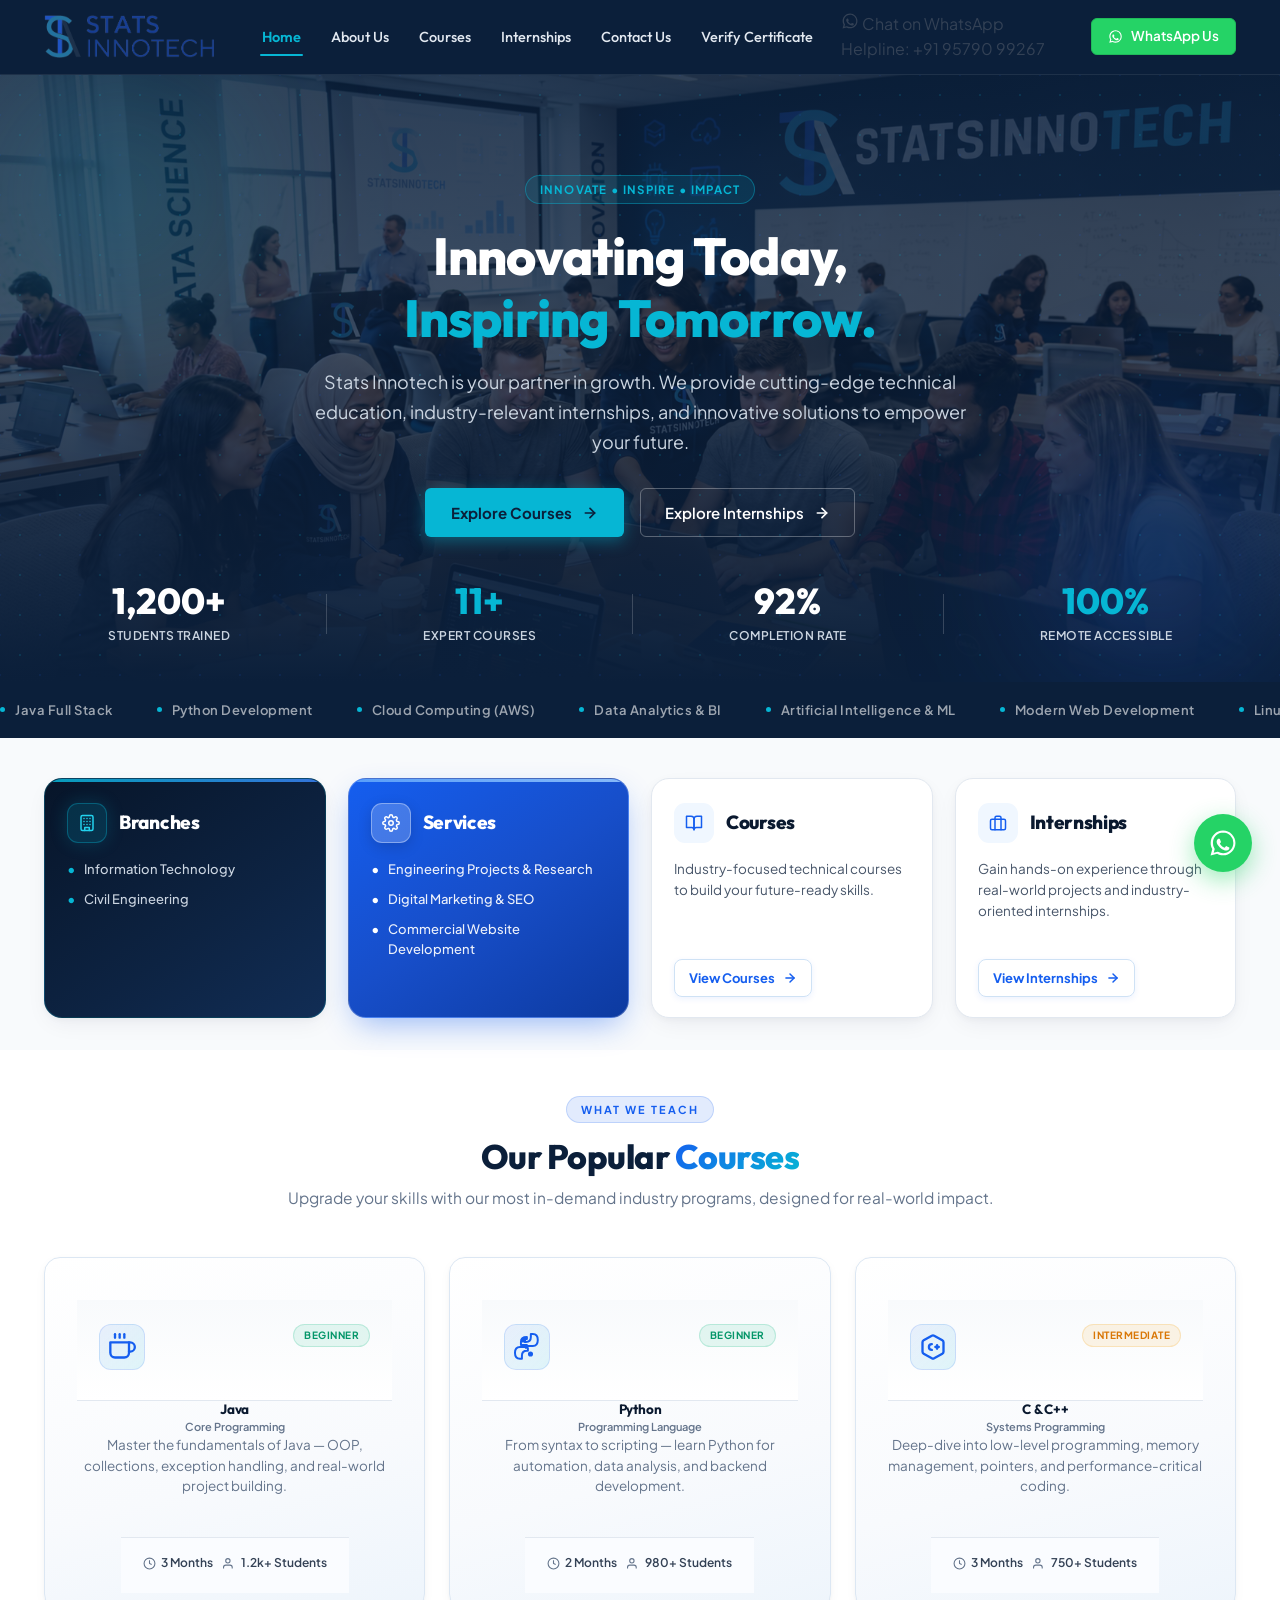
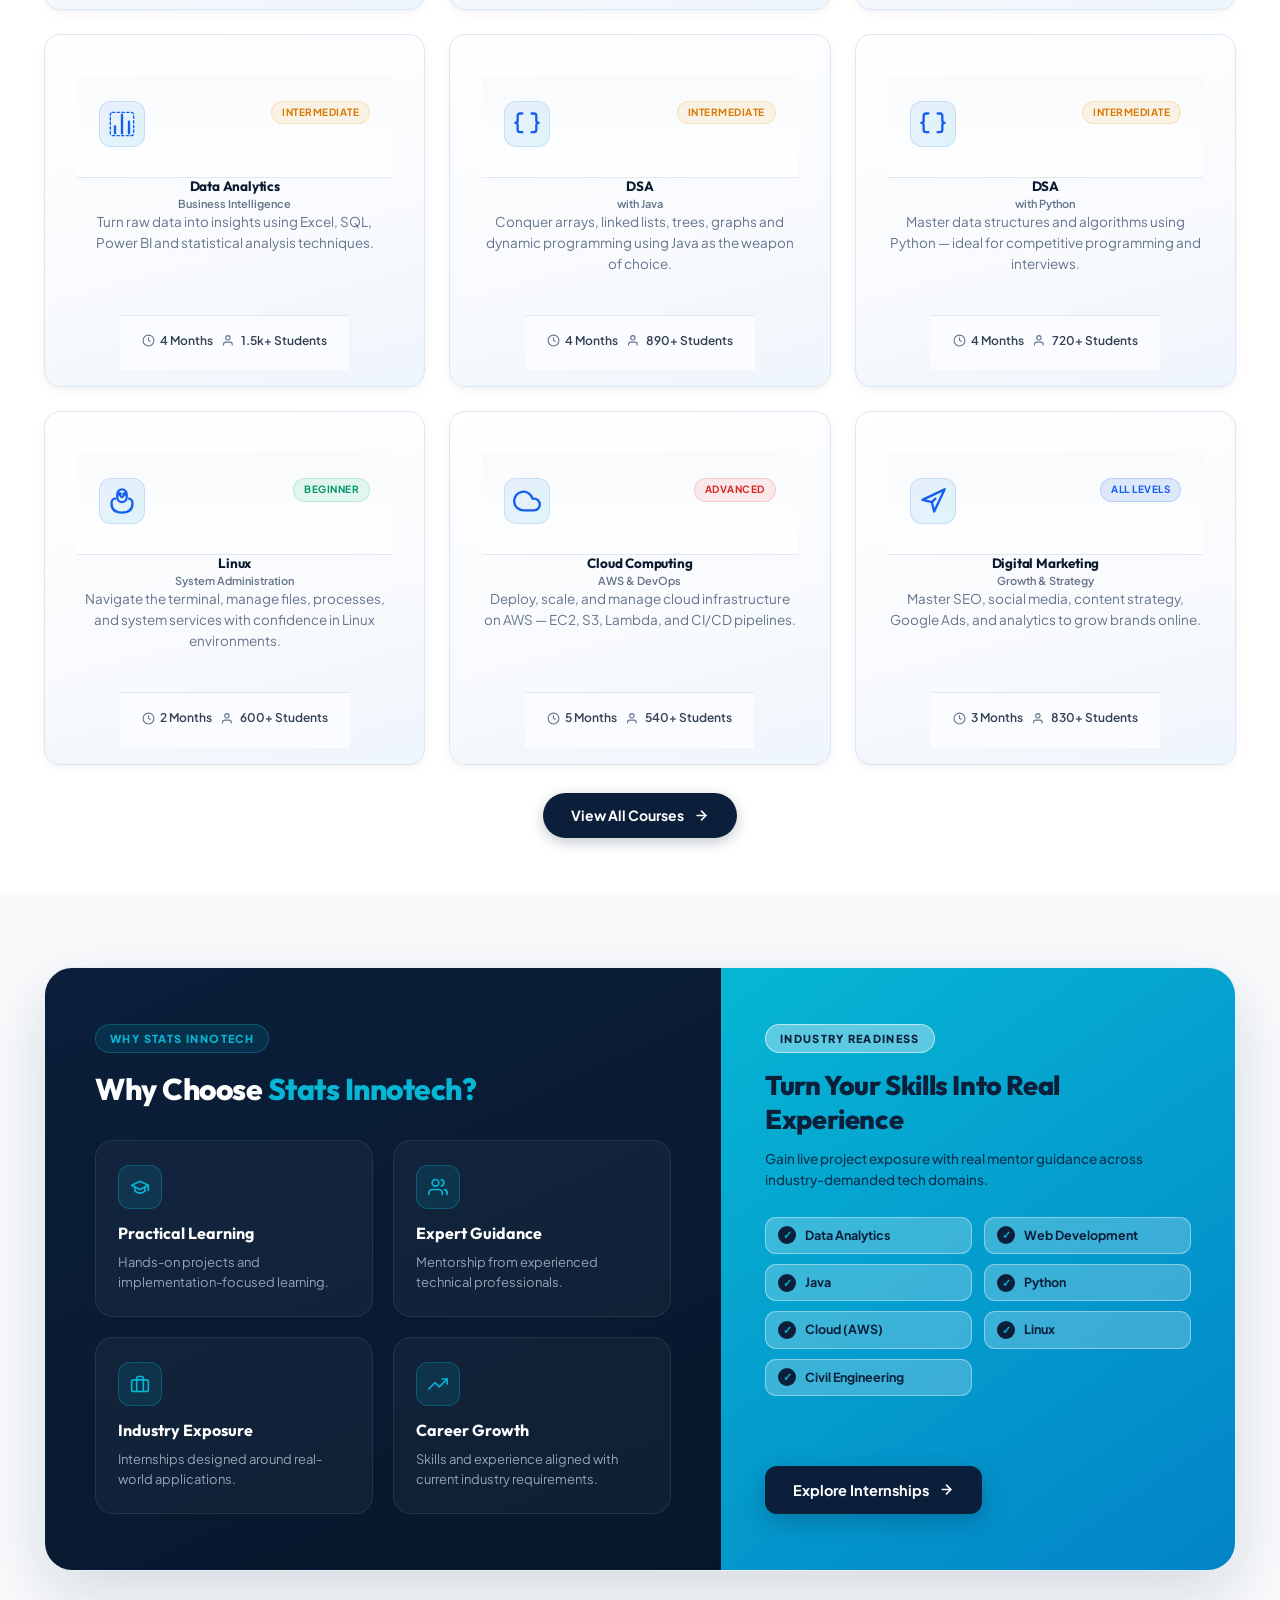
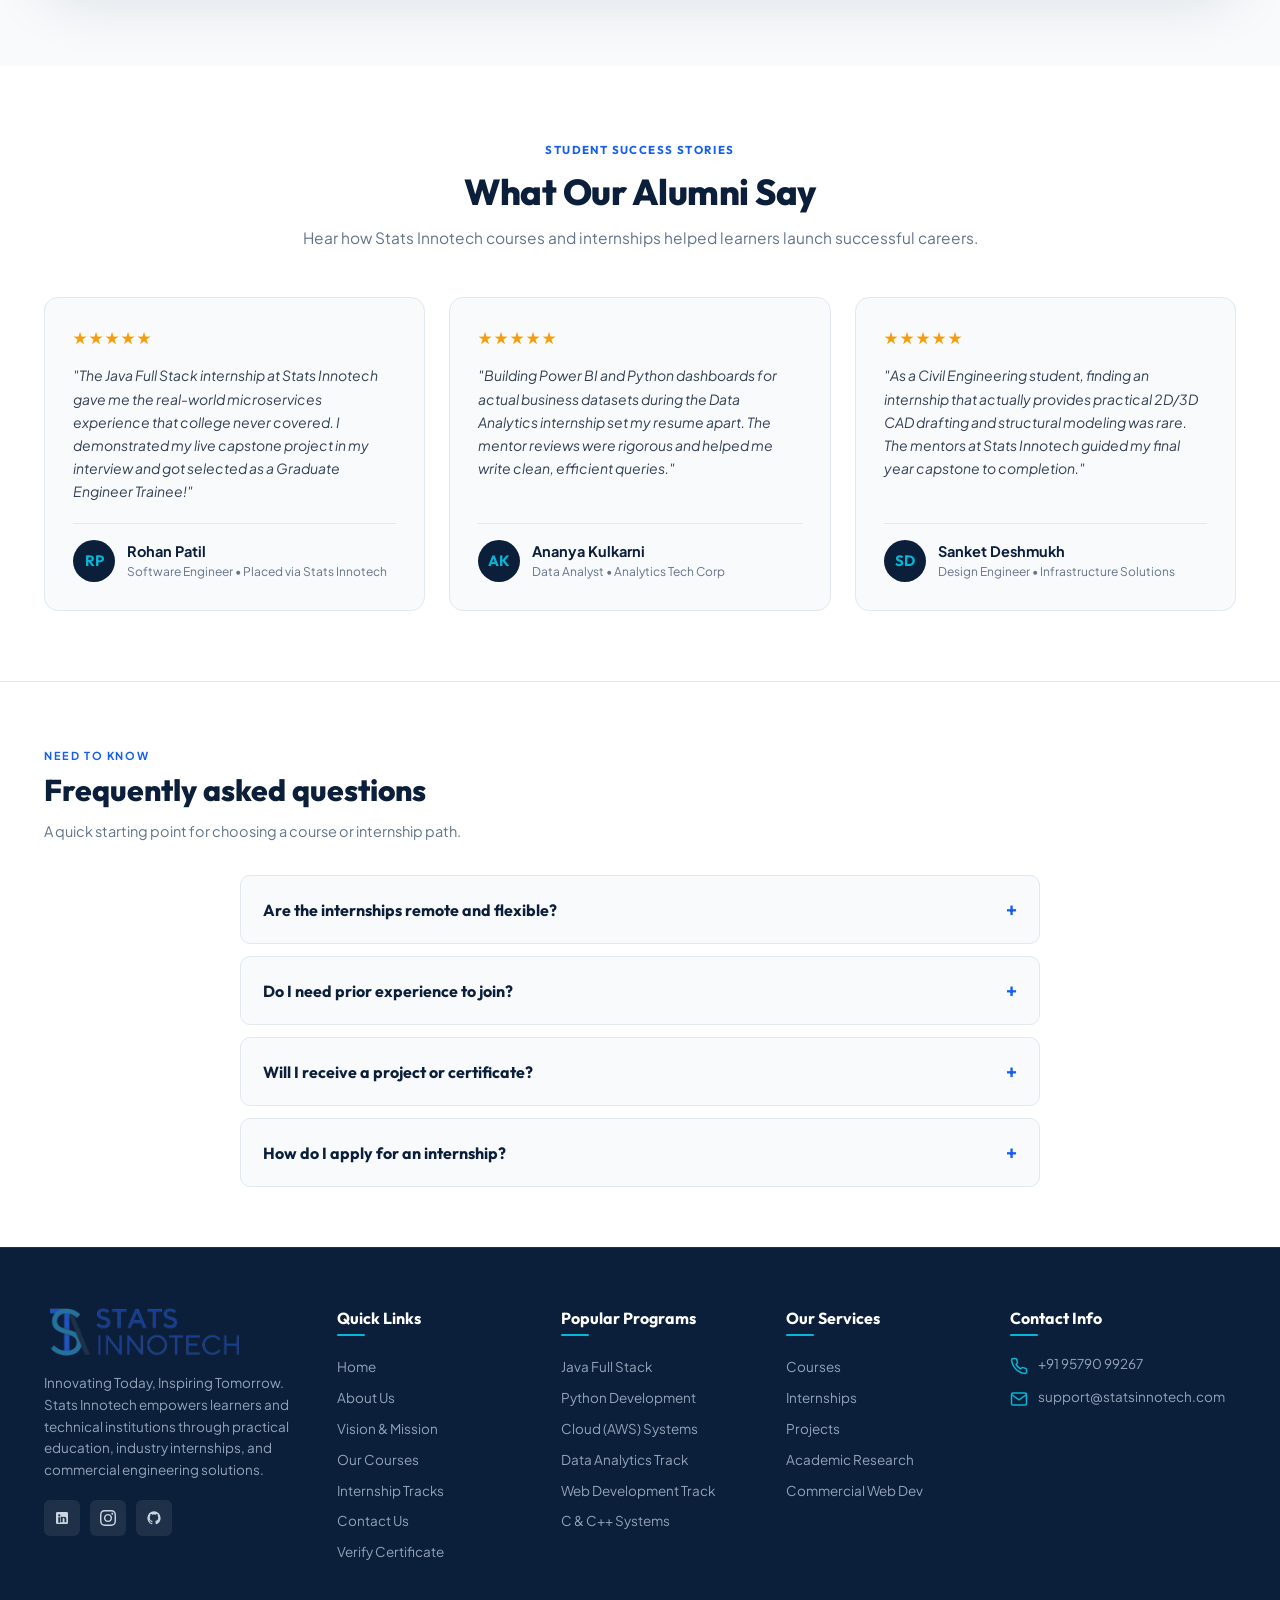
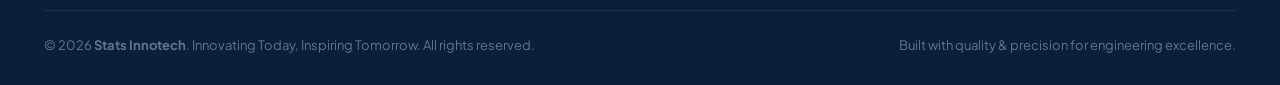
==== commit 610730d1: "Mobile compatible" ====
--- a/index.html
+++ b/index.html
@@ -11,1931 +11,6 @@
     href="https://fonts.googleapis.com/css2?family=Outfit:wght@400;500;600;700;800&amp;family=Plus+Jakarta+Sans:wght@400;500;600;700&amp;display=swap"
     rel="stylesheet" />
   <link rel="stylesheet" href="styles.css" />
-  <style>
-    /* ==========================================================================
-   STATS INNOTECH - DESIGN SYSTEM & STYLESHEET
-   Brand Colors:
-     - Navy: #0B1F3A
-     - Primary Blue: #155EEF
-     - Electric Cyan: #06B6D4
-     - White / Ice: #FFFFFF / #EAF5FF
-     - Slate: #334155 / #64748B / #94A3B8
-   ========================================================================== */
-
-    :root {
-      --navy-primary: #0B1F3A;
-      --navy-dark: #071527;
-      --navy-light: #11294a;
-      --navy-card: #0e2444;
-      --blue-primary: #155EEF;
-      --blue-hover: #104ecc;
-      --blue-subtle: rgba(21, 94, 239, 0.12);
-      --cyan-primary: #06B6D4;
-      --cyan-glow: rgba(6, 182, 212, 0.35);
-      --cyan-subtle: rgba(6, 182, 212, 0.1);
-      --ice-bg: #EAF5FF;
-      --ice-card: #F0F7FF;
-      --ice-border: #CFE3F7;
-      --white: #FFFFFF;
-      --slate-dark: #334155;
-      --slate-muted: #64748B;
-      --slate-light: #94A3B8;
-      --border-light: #E2E8F0;
-      --radius-sm: 6px;
-      --radius-md: 10px;
-      --radius-lg: 14px;
-      --radius-xl: 20px;
-      --radius-pill: 9999px;
-      --font-main: 'Outfit', -apple-system, BlinkMacSystemFont, 'Segoe UI', Roboto, sans-serif;
-      --font-body: 'Plus Jakarta Sans', -apple-system, BlinkMacSystemFont, 'Segoe UI', Roboto, sans-serif;
-      --transition-fast: 0.2s ease;
-      --transition-normal: 0.3s cubic-bezier(0.4, 0, 0.2, 1);
-      --shadow-sm: 0 1px 3px rgba(0, 0, 0, 0.08);
-      --shadow-md: 0 4px 12px rgba(11, 31, 58, 0.08);
-      --shadow-lg: 0 10px 25px -5px rgba(11, 31, 58, 0.12);
-      --shadow-glow: 0 0 25px rgba(6, 182, 212, 0.25);
-    }
-
-    /* Reset & Base Setup */
-    *,
-    *::before,
-    *::after {
-      box-sizing: border-box;
-      margin: 0;
-      padding: 0;
-    }
-
-    html {
-      scroll-behavior: smooth;
-      font-size: 16px;
-      overflow-x: clip;
-      width: 100%;
-      max-width: 100vw;
-    }
-
-    body {
-      font-family: var(--font-body);
-      background-color: #F8FAFC;
-      color: var(--slate-dark);
-      line-height: 1.5;
-      -webkit-font-smoothing: antialiased;
-      -moz-osx-font-smoothing: grayscale;
-      overflow-x: clip;
-      width: 100%;
-      max-width: 100vw;
-      -webkit-overflow-scrolling: touch;
-    }
-
-    /* Typography Utilities */
-    h1,
-    h2,
-    h3,
-    h4,
-    h5,
-    h6 {
-      font-family: var(--font-main);
-      font-weight: 700;
-      color: var(--navy-primary);
-      line-height: 1.2;
-    }
-
-    a {
-      text-decoration: none;
-      color: inherit;
-      transition: var(--transition-fast);
-    }
-
-    ul {
-      list-style: none;
-    }
-
-    button {
-      font-family: var(--font-main);
-      cursor: pointer;
-      border: none;
-      background: none;
-      transition: var(--transition-normal);
-    }
-
-    /* Containers */
-    .container {
-      width: 100%;
-      max-width: 1240px;
-      margin: 0 auto;
-      padding: 0 24px;
-    }
-
-    /* ==========================================================================
-   HEADER / NAVBAR
-   ========================================================================== */
-    .site-header {
-      position: sticky;
-      top: 0;
-      z-index: 1000;
-      background-color: var(--navy-primary);
-      border-bottom: 1px solid rgba(255, 255, 255, 0.08);
-      backdrop-filter: none;
-      padding: 10px 0;
-      transition: var(--transition-normal);
-    }
-
-    .site-header.scrolled {
-      background-color: var(--navy-primary);
-      box-shadow: 0 4px 20px rgba(0, 0, 0, 0.25);
-      padding: 8px 0;
-    }
-
-    .nav-container {
-      display: flex;
-      align-items: center;
-      justify-content: space-between;
-      gap: 20px;
-    }
-
-    /* Brand Logo */
-    .brand-logo {
-      display: flex;
-      align-items: center;
-      gap: 12px;
-      text-decoration: none;
-    }
-
-    .brand-logo-image {
-      display: block;
-      width: 150px;
-      height: 150px;
-      max-height: 52px;
-      object-fit: contain;
-      object-position: left center;
-      flex-shrink: 0;
-    }
-
-
-    /* Nav Links */
-    .nav-menu {
-      display: flex;
-      align-items: center;
-      gap: 28px;
-    }
-
-    .nav-link {
-      font-family: var(--font-main);
-      font-size: 14.5px;
-      font-weight: 500;
-      color: #ffffff;
-      position: relative;
-      padding: 6px 0;
-      transition: var(--transition-fast);
-    }
-
-    .nav-link:hover {
-      color: var(--white);
-    }
-
-    .nav-link.active {
-      color: var(--cyan-primary);
-      font-weight: 600;
-    }
-
-    .nav-link.active::after {
-      content: '';
-      position: absolute;
-      bottom: 0;
-      left: 0;
-      width: 100%;
-      height: 2px;
-      background: var(--cyan-primary);
-      border-radius: var(--radius-pill);
-    }
-
-    /* Header CTA Button */
-    .btn-header-cta {
-      display: inline-flex;
-      align-items: center;
-      gap: 8px;
-      background-color: var(--blue-primary);
-      color: var(--white);
-      font-size: 13.5px;
-      font-weight: 600;
-      padding: 8px 18px;
-      border-radius: var(--radius-sm);
-      transition: var(--transition-normal);
-      box-shadow: 0 2px 8px rgba(21, 94, 239, 0.3);
-    }
-
-    .btn-header-cta:hover {
-      background-color: var(--blue-hover);
-      transform: translateY(-1px);
-      box-shadow: 0 4px 14px rgba(21, 94, 239, 0.45);
-    }
-
-    .btn-header-login {
-      display: inline-flex;
-      align-items: center;
-      gap: 8px;
-      color: var(--white);
-      border: 1px solid rgba(255, 255, 255, 0.28);
-      font-size: 13.5px;
-      font-weight: 600;
-      padding: 7px 16px;
-      border-radius: var(--radius-sm);
-      transition: var(--transition-normal);
-    }
-
-    .btn-header-login:hover {
-      background: rgba(255, 255, 255, 0.1);
-      border-color: var(--cyan-primary);
-      color: var(--cyan-primary);
-    }
-
-    /* Mobile Toggle */
-    .mobile-nav-toggle {
-      display: none;
-      background: none;
-      border: none;
-      color: var(--white);
-      cursor: pointer;
-      padding: 6px;
-    }
-
-    /* ==========================================================================
-   HERO SECTION
-   ========================================================================== */
-    .hero-section {
-      position: relative;
-      background-color: var(--navy-primary);
-      background-image:
-        linear-gradient(180deg, rgba(11, 31, 58, 0.85) 0%, rgba(11, 31, 58, 0.78) 45%, rgba(11, 31, 58, 0.92) 80%, var(--navy-primary) 100%),
-        url('assets/Hero_Image.png');
-      background-size: cover;
-      background-position: center 20%;
-      background-repeat: no-repeat;
-      padding: 44px 0 36px;
-      overflow: hidden;
-      border-bottom: none;
-      margin-bottom: 0;
-    }
-
-    .cta-banner-section {
-      background-image:
-        linear-gradient(180deg, rgba(11, 31, 58, 0.85) 0%, rgba(11, 31, 58, 0.78) 45%, rgba(11, 31, 58, 0.92) 80%, var(--navy-primary) 100%),
-        url('assets/Hero_Image.png');
-      background-size: cover;
-      background-position: center 20%;
-      background-repeat: no-repeat;
-      border-bottom: none;
-      margin-bottom: 0;
-    }
-
-    .section-divider-strip {
-      background: var(--navy-primary);
-      padding: 18px 0;
-      overflow: hidden;
-      margin-top: 0;
-      border-top: none;
-    }
-
-    /* Cyber Circuit Background SVG overlay */
-    .hero-circuit-bg {
-      position: absolute;
-      top: 0;
-      left: 0;
-      width: 100%;
-      height: 100%;
-      pointer-events: none;
-      opacity: 0.35;
-      background-image: radial-gradient(rgba(6, 182, 212, 0.2) 1px, transparent 1px), radial-gradient(rgba(21, 94, 239, 0.15) 1px, transparent 1px);
-      background-size: 40px 40px;
-      background-position: 0 0, 20px 20px;
-    }
-
-    .hero-grid {
-      display: grid;
-      grid-template-columns: 1.05fr 0.95fr;
-      align-items: center;
-      gap: 36px;
-      position: relative;
-      z-index: 2;
-    }
-
-    /* Left Hero Content */
-    .hero-content {
-      display: flex;
-      flex-direction: column;
-    }
-
-    .hero-pill-badge {
-      display: inline-flex;
-      align-items: center;
-      gap: 6px;
-      padding: 5px 14px;
-      border-radius: var(--radius-pill);
-      background: rgba(6, 182, 212, 0.08);
-      border: 1px solid rgba(6, 182, 212, 0.35);
-      color: var(--cyan-primary);
-      font-size: 11px;
-      font-weight: 600;
-      letter-spacing: 1.4px;
-      margin-bottom: 20px;
-      width: fit-content;
-    }
-
-    .hero-title {
-      font-size: 46px;
-      font-weight: 800;
-      color: var(--white);
-      line-height: 1.15;
-      margin-bottom: 18px;
-      letter-spacing: -0.5px;
-    }
-
-    .hero-title .text-cyan {
-      color: var(--cyan-primary);
-    }
-
-    .hero-description {
-      color: var(--slate-light);
-      font-size: 15px;
-      line-height: 1.6;
-      max-width: 530px;
-      margin-bottom: 28px;
-    }
-
-    /* Hero CTA Buttons */
-    .hero-cta-group {
-      display: flex;
-      align-items: center;
-      gap: 14px;
-      margin-bottom: 34px;
-      flex-wrap: wrap;
-    }
-
-    .btn-primary-hero {
-      display: inline-flex;
-      align-items: center;
-      gap: 10px;
-      background-color: var(--blue-primary);
-      color: var(--white);
-      font-size: 14.5px;
-      font-weight: 600;
-      padding: 12px 24px;
-      border-radius: var(--radius-sm);
-      transition: var(--transition-normal);
-      box-shadow: 0 4px 14px rgba(21, 94, 239, 0.35);
-    }
-
-    .btn-primary-hero:hover {
-      background-color: var(--blue-hover);
-      transform: translateY(-2px);
-      box-shadow: 0 6px 20px rgba(21, 94, 239, 0.5);
-    }
-
-    .btn-secondary-hero {
-      display: inline-flex;
-      align-items: center;
-      gap: 10px;
-      background: rgba(255, 255, 255, 0.03);
-      color: var(--white);
-      font-size: 14.5px;
-      font-weight: 600;
-      padding: 11px 22px;
-      border-radius: var(--radius-sm);
-      border: 1px solid rgba(255, 255, 255, 0.18);
-      transition: var(--transition-normal);
-    }
-
-    .btn-secondary-hero:hover {
-      background: rgba(255, 255, 255, 0.08);
-      border-color: rgba(255, 255, 255, 0.35);
-      transform: translateY(-2px);
-    }
-
-    /* Hero Quick Feature Badges */
-    .hero-badges-row {
-      display: flex;
-      align-items: center;
-      gap: 20px;
-      flex-wrap: wrap;
-    }
-
-    /* ==========================================================================
-   IMPACT METRICS
-   ========================================================================== */
-    .impact-section {
-      position: relative;
-      z-index: 3;
-      margin-top: -1px;
-      padding: 24px 0;
-      background: var(--white);
-      border-bottom: 1px solid var(--border-light);
-      box-shadow: 0 8px 22px rgba(11, 31, 58, 0.06);
-    }
-
-    .impact-grid {
-      display: grid;
-      grid-template-columns: repeat(5, 1fr);
-      gap: 14px;
-    }
-
-    .impact-item {
-      min-height: 76px;
-      padding: 4px 22px;
-      display: flex;
-      flex-direction: column;
-      align-items: center;
-      justify-content: center;
-      border: 1px solid #B7D0E5;
-      border-top: 3px solid var(--cyan-primary);
-      border-radius: var(--radius-md);
-      background: linear-gradient(145deg, var(--white), #F5FAFF);
-      text-align: center;
-      box-shadow: 0 3px 8px rgba(11, 31, 58, 0.06);
-      transition: transform var(--transition-fast), border-color var(--transition-fast), box-shadow var(--transition-fast);
-    }
-
-    .impact-item:hover,
-    .impact-item:focus-within {
-      border-color: var(--blue-primary);
-      transform: translateY(-4px);
-      box-shadow: 0 10px 20px rgba(21, 94, 239, 0.16);
-    }
-
-    .impact-value {
-      display: block;
-      color: var(--navy-primary);
-      font-family: var(--font-main);
-      font-size: 27px;
-      font-weight: 800;
-      line-height: 1.1;
-    }
-
-    .impact-value .plus {
-      color: var(--cyan-primary);
-    }
-
-    .impact-label {
-      display: block;
-      margin-top: 6px;
-      color: var(--slate-muted);
-      font-size: 11px;
-      font-weight: 600;
-      line-height: 1.3;
-    }
-
-    .hero-badge-item {
-      display: flex;
-      align-items: center;
-      gap: 10px;
-    }
-
-    .hero-badge-icon {
-      width: 34px;
-      height: 34px;
-      border-radius: 50%;
-      background: rgba(21, 94, 239, 0.15);
-      border: 1px solid rgba(6, 182, 212, 0.3);
-      display: flex;
-      align-items: center;
-      justify-content: center;
-      color: var(--cyan-primary);
-      flex-shrink: 0;
-    }
-
-    .hero-badge-text {
-      font-size: 12.5px;
-      font-weight: 500;
-      color: #E2E8F0;
-      line-height: 1.25;
-      max-width: 105px;
-    }
-
-    /* Right Hero Visual */
-    .hero-visual-wrapper {
-      position: relative;
-      display: flex;
-      justify-content: center;
-      align-items: center;
-    }
-
-    .hero-visual-container {
-      position: relative;
-      width: 100%;
-      max-width: 540px;
-      border-radius: var(--radius-lg);
-      overflow: hidden;
-      box-shadow: 0 15px 35px rgba(0, 0, 0, 0.45);
-    }
-
-    .hero-image {
-      width: 100%;
-      height: auto;
-      display: block;
-      object-fit: cover;
-      transition: transform 0.5s ease;
-    }
-
-    .hero-visual-container:hover .hero-image {
-      transform: scale(1.02);
-    }
-
-    .hero-visual-glow {
-      position: absolute;
-      top: 50%;
-      right: 10%;
-      width: 350px;
-      height: 350px;
-      background: radial-gradient(circle, rgba(21, 94, 239, 0.25) 0%, rgba(6, 182, 212, 0.15) 50%, transparent 70%);
-      filter: blur(40px);
-      pointer-events: none;
-      z-index: 1;
-    }
-
-    /* ==========================================================================
-   FOUR FEATURE CARDS GRID (DIRECTLY BELOW HERO)
-   ========================================================================== */
-    .feature-cards-section {
-      padding: 30px 0 20px;
-      position: relative;
-      margin-top: -8px;
-    }
-
-    .feature-cards-grid {
-      display: grid;
-      grid-template-columns: repeat(4, 1fr);
-      gap: 16px;
-    }
-
-    /* Base Card Style */
-    .feature-card {
-      border-radius: var(--radius-md);
-      padding: 20px 18px;
-      display: flex;
-      flex-direction: column;
-      justify-content: space-between;
-      min-height: 165px;
-      position: relative;
-      overflow: hidden;
-      transition: var(--transition-normal);
-      border: 1px solid rgba(21, 94, 239, 0.22);
-      box-shadow: var(--shadow-sm), inset 0 2px 0 rgba(255, 255, 255, 0.32);
-    }
-
-    .feature-card:hover {
-      transform: translateY(-4px);
-      box-shadow: var(--shadow-lg);
-    }
-
-    /* Card 1: Branches (Dark Navy) */
-    .card-branches {
-      background-color: var(--navy-primary);
-      border: 1px solid rgba(255, 255, 255, 0.1);
-      color: var(--white);
-    }
-
-    .card-branches .card-header-icon {
-      background: rgba(21, 94, 239, 0.25);
-      color: var(--cyan-primary);
-      border: 1px solid rgba(6, 182, 212, 0.3);
-    }
-
-    .card-branches-bg-art {
-      position: absolute;
-      right: 0;
-      bottom: 0;
-      width: 100px;
-      height: 120px;
-      pointer-events: none;
-      opacity: 0.55;
-      background-repeat: no-repeat;
-      background-position: right bottom;
-      background-size: contain;
-    }
-
-    /* Card 2: Services (Vibrant Blue) */
-    .card-services {
-      background-color: var(--blue-primary);
-      color: var(--white);
-      box-shadow: 0 6px 18px rgba(21, 94, 239, 0.25);
-    }
-
-    .card-services .card-header-icon {
-      background: rgba(255, 255, 255, 0.2);
-      color: var(--white);
-    }
-
-    .card-services-bg-art {
-      position: absolute;
-      right: -5px;
-      bottom: -5px;
-      width: 110px;
-      height: 105px;
-      pointer-events: none;
-      opacity: 0.18;
-      background-repeat: no-repeat;
-      background-position: right bottom;
-      background-size: contain;
-    }
-
-    /* Card 3 & 4: Courses & Internships (Ice Blue) */
-    .card-light {
-      background-color: var(--ice-card);
-      border: 1px solid var(--ice-border);
-      color: var(--navy-primary);
-    }
-
-    .card-light .card-header-icon {
-      background: rgba(6, 182, 212, 0.15);
-      color: var(--blue-primary);
-      border: 1px solid rgba(6, 182, 212, 0.25);
-    }
-
-    /* Common Card Header */
-    .card-header-row {
-      display: flex;
-      align-items: center;
-      gap: 10px;
-      margin-bottom: 12px;
-    }
-
-    .card-header-icon {
-      width: 32px;
-      height: 32px;
-      border-radius: var(--radius-sm);
-      display: flex;
-      align-items: center;
-      justify-content: center;
-      flex-shrink: 0;
-    }
-
-    .card-title {
-      font-size: 17px;
-      font-weight: 700;
-      line-height: 1.2;
-    }
-
-    .card-branches .card-title,
-    .card-services .card-title {
-      color: var(--white);
-    }
-
-    .card-light .card-title {
-      color: var(--navy-primary);
-    }
-
-    /* Card Content / Lists */
-    .card-bullet-list {
-      display: flex;
-      flex-direction: column;
-      gap: 10px;
-      font-size: 13px;
-      line-height: 1.45;
-      position: relative;
-      z-index: 2;
-    }
-
-    .card-bullet-list li {
-      display: flex;
-      align-items: flex-start;
-      gap: 8px;
-    }
-
-    .card-bullet-list li::before {
-      content: '•';
-      font-size: 14px;
-      color: inherit;
-      line-height: 1.3;
-      flex-shrink: 0;
-    }
-
-    .card-description {
-      font-size: 12.5px;
-      line-height: 1.45;
-      color: var(--slate-dark);
-      margin-bottom: 14px;
-    }
-
-    /* Card Action Links */
-    .card-action-btn {
-      display: inline-flex;
-      align-items: center;
-      gap: 6px;
-      font-size: 12.5px;
-      font-weight: 600;
-      color: var(--blue-primary);
-      padding: 4px 10px;
-      border: 1px solid rgba(21, 94, 239, 0.25);
-      border-radius: var(--radius-sm);
-      background: rgba(255, 255, 255, 0.6);
-      width: fit-content;
-      transition: var(--transition-fast);
-    }
-
-    .card-action-btn:hover {
-      background: var(--blue-primary);
-      color: var(--white);
-      border-color: var(--blue-primary);
-      gap: 9px;
-    }
-
-    /* ==========================================================================
-   OUR POPULAR COURSES SECTION — PREMIUM REDESIGN
-   ========================================================================== */
-    .courses-section {
-      padding: 80px 0 90px;
-      background: linear-gradient(180deg, var(--white) 0%, var(--ice-bg) 100%);
-      border-top: 1px solid var(--border-light);
-      border-bottom: 1px solid var(--border-light);
-      position: relative;
-      overflow: hidden;
-    }
-
-    .courses-section::before {
-      content: '';
-      position: absolute;
-      top: -120px;
-      right: -80px;
-      width: 450px;
-      height: 450px;
-      background: radial-gradient(circle, rgba(21, 94, 239, 0.06) 0%, transparent 70%);
-      pointer-events: none;
-    }
-
-    .courses-section::after {
-      content: '';
-      position: absolute;
-      bottom: -80px;
-      left: -60px;
-      width: 350px;
-      height: 350px;
-      background: radial-gradient(circle, rgba(6, 182, 212, 0.05) 0%, transparent 70%);
-      pointer-events: none;
-    }
-
-    .section-header-centered {
-      text-align: center;
-      margin-bottom: 52px;
-    }
-
-    .section-eyebrow {
-      display: inline-block;
-      font-size: 11px;
-      font-weight: 700;
-      letter-spacing: 2px;
-      text-transform: uppercase;
-      color: var(--blue-primary);
-      background: var(--blue-subtle);
-      border: 1px solid rgba(21, 94, 239, 0.18);
-      border-radius: var(--radius-pill);
-      padding: 4px 14px;
-      margin-bottom: 14px;
-    }
-
-    .section-title-with-lines {
-      display: block;
-      font-size: 34px;
-      font-weight: 800;
-      color: var(--navy-primary);
-      letter-spacing: -0.5px;
-      line-height: 1.15;
-      margin-bottom: 10px;
-    }
-
-    .section-title-with-lines .title-accent {
-      background: linear-gradient(135deg, var(--blue-primary), var(--cyan-primary));
-      -webkit-background-clip: text;
-      -webkit-text-fill-color: transparent;
-      background-clip: text;
-    }
-
-    .section-subtitle {
-      font-size: 15px;
-      color: var(--slate-muted);
-      margin-top: 0;
-      max-width: 520px;
-      margin-left: auto;
-      margin-right: auto;
-      line-height: 1.6;
-    }
-
-    /* Premium 3-column Courses Grid */
-    .courses-grid {
-      display: grid;
-      grid-template-columns: repeat(3, 1fr);
-      gap: 24px;
-      margin-bottom: 48px;
-      position: relative;
-      z-index: 1;
-    }
-
-    .course-card {
-      background: var(--white);
-      border: 1px solid var(--ice-border);
-      border-radius: var(--radius-xl);
-      padding: 0;
-      display: flex;
-      flex-direction: column;
-      min-height: 280px;
-      transition: transform 0.3s cubic-bezier(0.34, 1.56, 0.64, 1), box-shadow 0.3s ease, border-color 0.3s ease;
-      cursor: pointer;
-      box-shadow: 0 4px 16px rgba(11, 31, 58, 0.06);
-      overflow: hidden;
-      position: relative;
-    }
-
-    /* Top accent gradient bar */
-    .course-card::before {
-      content: '';
-      position: absolute;
-      top: 0;
-      left: 0;
-      right: 0;
-      height: 3px;
-      background: linear-gradient(90deg, var(--blue-primary), var(--cyan-primary));
-      opacity: 0;
-      transition: opacity 0.3s ease;
-    }
-
-    .course-card:hover::before {
-      opacity: 1;
-    }
-
-    .course-card:hover {
-      border-color: rgba(21, 94, 239, 0.25);
-      box-shadow: 0 20px 48px rgba(21, 94, 239, 0.14), 0 6px 16px rgba(11, 31, 58, 0.08);
-      transform: translateY(-8px);
-    }
-
-    /* Card inner body */
-    .course-card-body {
-      padding: 28px 28px 24px;
-      display: flex;
-      flex-direction: column;
-      flex: 1;
-    }
-
-    /* Card top row: icon + badge */
-    .course-card-top {
-      display: flex;
-      align-items: flex-start;
-      justify-content: space-between;
-      margin-bottom: 20px;
-    }
-
-    .course-icon-wrap {
-      width: 56px;
-      height: 56px;
-      border-radius: 14px;
-      background: linear-gradient(135deg, var(--blue-subtle), rgba(6, 182, 212, 0.08));
-      border: 1px solid rgba(21, 94, 239, 0.12);
-      display: flex;
-      align-items: center;
-      justify-content: center;
-      color: var(--blue-primary);
-      flex-shrink: 0;
-      transition: transform 0.3s ease, background 0.3s ease;
-    }
-
-    .course-card:hover .course-icon-wrap {
-      transform: scale(1.08) rotate(-4deg);
-      background: linear-gradient(135deg, rgba(21, 94, 239, 0.18), rgba(6, 182, 212, 0.14));
-      color: var(--blue-primary);
-    }
-
-    .course-level-badge {
-      display: inline-block;
-      font-size: 10px;
-      font-weight: 700;
-      letter-spacing: 0.5px;
-      text-transform: uppercase;
-      padding: 3px 10px;
-      border-radius: var(--radius-pill);
-    }
-
-    .badge-beginner {
-      background: rgba(16, 185, 129, 0.1);
-      color: #059669;
-      border: 1px solid rgba(16, 185, 129, 0.2);
-    }
-
-    .badge-intermediate {
-      background: rgba(245, 158, 11, 0.1);
-      color: #d97706;
-      border: 1px solid rgba(245, 158, 11, 0.2);
-    }
-
-    .badge-advanced {
-      background: rgba(239, 68, 68, 0.1);
-      color: #dc2626;
-      border: 1px solid rgba(239, 68, 68, 0.2);
-    }
-
-    .badge-all {
-      background: var(--blue-subtle);
-      color: var(--blue-primary);
-      border: 1px solid rgba(21, 94, 239, 0.2);
-    }
-
-    .course-name {
-      font-size: 17px;
-      font-weight: 800;
-      color: var(--navy-primary);
-      line-height: 1.25;
-      margin-bottom: 2px;
-    }
-
-    .course-subname {
-      font-size: 12px;
-      font-weight: 600;
-      color: var(--blue-primary);
-      margin-bottom: 10px;
-      letter-spacing: 0.2px;
-    }
-
-    .course-desc {
-      font-size: 13.5px;
-      color: var(--slate-muted);
-      line-height: 1.55;
-      flex: 1;
-      margin-bottom: 20px;
-    }
-
-    /* Card footer stats */
-    .course-card-footer {
-      display: flex;
-      align-items: center;
-      justify-content: space-between;
-      padding: 14px 28px;
-      background: var(--ice-bg);
-      border-top: 1px solid var(--border-light);
-    }
-
-    .course-stat {
-      display: flex;
-      align-items: center;
-      gap: 5px;
-      font-size: 12px;
-      font-weight: 600;
-      color: var(--slate-dark);
-    }
-
-    .course-stat svg {
-      color: var(--slate-muted);
-    }
-
-    .course-enroll-link {
-      font-size: 12px;
-      font-weight: 700;
-      color: var(--blue-primary);
-      display: flex;
-      align-items: center;
-      gap: 4px;
-      transition: gap 0.2s ease;
-    }
-
-    .course-card:hover .course-enroll-link {
-      gap: 8px;
-    }
-
-    /* View All Courses CTA */
-    .courses-cta-container {
-      display: flex;
-      justify-content: center;
-      position: relative;
-      z-index: 1;
-    }
-
-    .btn-pill-courses {
-      display: inline-flex;
-      align-items: center;
-      gap: 10px;
-      background: linear-gradient(135deg, var(--blue-primary), #1a6bff);
-      color: var(--white);
-      font-size: 15px;
-      font-weight: 700;
-      padding: 14px 36px;
-      border-radius: var(--radius-pill);
-      transition: var(--transition-normal);
-      box-shadow: 0 6px 24px rgba(21, 94, 239, 0.35);
-      letter-spacing: 0.1px;
-    }
-
-    .btn-pill-courses:hover {
-      background: linear-gradient(135deg, var(--blue-hover), var(--blue-primary));
-      transform: translateY(-3px);
-      box-shadow: 0 10px 32px rgba(21, 94, 239, 0.5);
-      gap: 16px;
-    }
-
-    /* ==========================================================================
-   SPLIT BOTTOM BANNER
-   Left (Why Choose) + Right (Real Experience)
-   ========================================================================== */
-    .split-banner-section {
-      padding: 75px 0 95px;
-      background: #F8FAFC;
-    }
-
-    .split-banner-container {
-      display: grid;
-      grid-template-columns: 1.25fr 0.95fr;
-      border-radius: 28px;
-      overflow: hidden;
-      box-shadow: 0 24px 64px rgba(11, 31, 58, 0.14);
-      border: 1px solid rgba(21, 94, 239, 0.08);
-    }
-
-    /* Left Panel: Why Choose */
-    .split-panel-navy {
-      background: linear-gradient(155deg, #0B1F3A 0%, #07172B 100%);
-      padding: 56px 50px;
-      color: var(--white);
-      display: flex;
-      flex-direction: column;
-      justify-content: center;
-      position: relative;
-    }
-
-    .split-eyebrow {
-      display: inline-flex;
-      align-items: center;
-      gap: 6px;
-      font-size: 11px;
-      font-weight: 800;
-      letter-spacing: 1.4px;
-      text-transform: uppercase;
-      color: var(--cyan-primary);
-      background: rgba(6, 182, 212, 0.12);
-      border: 1px solid rgba(6, 182, 212, 0.28);
-      padding: 5px 14px;
-      border-radius: 999px;
-      width: fit-content;
-      margin-bottom: 18px;
-    }
-
-    .split-panel-title {
-      font-size: 30px;
-      font-weight: 800;
-      color: var(--white);
-      margin-bottom: 32px;
-      line-height: 1.22;
-      letter-spacing: -0.5px;
-    }
-
-    .split-panel-title .text-cyan {
-      color: var(--cyan-primary);
-    }
-
-    .why-choose-grid {
-      display: grid;
-      grid-template-columns: repeat(2, 1fr);
-      gap: 20px;
-    }
-
-    .why-item {
-      display: flex;
-      flex-direction: column;
-      background: rgba(255, 255, 255, 0.035);
-      border: 1px solid rgba(255, 255, 255, 0.08);
-      border-radius: 18px;
-      padding: 24px 22px;
-      transition: all 0.3s cubic-bezier(0.16, 1, 0.3, 1);
-    }
-
-    .why-item:hover {
-      background: rgba(255, 255, 255, 0.065);
-      border-color: rgba(6, 182, 212, 0.4);
-      transform: translateY(-3px);
-      box-shadow: 0 12px 28px rgba(0, 0, 0, 0.28);
-    }
-
-    .why-item-icon {
-      width: 44px;
-      height: 44px;
-      border-radius: 12px;
-      background: rgba(6, 182, 212, 0.12);
-      border: 1px solid rgba(6, 182, 212, 0.3);
-      display: flex;
-      align-items: center;
-      justify-content: center;
-      color: var(--cyan-primary);
-      margin-bottom: 14px;
-      transition: transform 0.3s ease, background 0.3s ease;
-    }
-
-    .why-item:hover .why-item-icon {
-      transform: scale(1.08);
-      background: rgba(6, 182, 212, 0.22);
-    }
-
-    .why-item-title {
-      font-size: 16px;
-      font-weight: 700;
-      color: var(--white);
-      margin-bottom: 8px;
-      line-height: 1.3;
-    }
-
-    .why-item-desc {
-      font-size: 13px;
-      line-height: 1.55;
-      color: #94A3B8;
-      margin: 0;
-    }
-
-    /* Right Panel: Turn Skills */
-    .split-panel-cyan {
-      background: linear-gradient(145deg, #06B6D4 0%, #0284C7 100%);
-      padding: 56px 44px;
-      color: var(--navy-primary);
-      display: flex;
-      flex-direction: column;
-      justify-content: space-between;
-      position: relative;
-    }
-
-    .cyan-panel-badge {
-      display: inline-flex;
-      align-items: center;
-      font-size: 11px;
-      font-weight: 800;
-      letter-spacing: 1.3px;
-      text-transform: uppercase;
-      color: var(--navy-primary);
-      background: rgba(255, 255, 255, 0.35);
-      border: 1px solid rgba(255, 255, 255, 0.55);
-      padding: 5px 14px;
-      border-radius: 999px;
-      width: fit-content;
-      margin-bottom: 16px;
-    }
-
-    .cyan-panel-title {
-      font-size: 27px;
-      font-weight: 800;
-      color: var(--navy-primary);
-      margin-bottom: 12px;
-      line-height: 1.25;
-      letter-spacing: -0.4px;
-    }
-
-    .cyan-panel-subtitle {
-      font-size: 13.5px;
-      line-height: 1.55;
-      color: rgba(11, 31, 58, 0.85);
-      margin-bottom: 26px;
-      font-weight: 500;
-    }
-
-    .checklist-grid {
-      display: grid;
-      grid-template-columns: 1fr 1fr;
-      gap: 10px 12px;
-      margin-bottom: 32px;
-    }
-
-    .checklist-item {
-      display: flex;
-      align-items: center;
-      gap: 9px;
-      background: rgba(255, 255, 255, 0.22);
-      border: 1px solid rgba(255, 255, 255, 0.38);
-      border-radius: 11px;
-      padding: 8px 12px;
-      font-size: 12.5px;
-      font-weight: 700;
-      color: var(--navy-primary);
-      transition: all 0.2s ease;
-    }
-
-    .checklist-item:hover {
-      background: rgba(255, 255, 255, 0.38);
-      transform: translateX(3px);
-    }
-
-    .check-icon {
-      width: 18px;
-      height: 18px;
-      background: var(--navy-primary);
-      color: var(--cyan-primary);
-      border-radius: 50%;
-      display: flex;
-      align-items: center;
-      justify-content: center;
-      font-size: 10.5px;
-      font-weight: 900;
-      flex-shrink: 0;
-    }
-
-    .btn-dark-cta {
-      display: inline-flex;
-      align-items: center;
-      justify-content: center;
-      gap: 10px;
-      background-color: var(--navy-primary);
-      color: var(--white);
-      font-size: 14.5px;
-      font-weight: 700;
-      padding: 13px 28px;
-      border-radius: 12px;
-      width: fit-content;
-      transition: var(--transition-normal);
-      box-shadow: 0 8px 22px rgba(11, 31, 58, 0.25);
-    }
-
-    .btn-dark-cta:hover {
-      background-color: var(--navy-dark);
-      transform: translateY(-2px);
-      box-shadow: 0 12px 30px rgba(11, 31, 58, 0.38);
-      gap: 14px;
-    }
-
-    @media (max-width: 980px) {
-      .split-banner-container {
-        grid-template-columns: 1fr;
-      }
-
-      .split-panel-navy,
-      .split-panel-cyan {
-        padding: 44px 32px;
-      }
-    }
-
-    @media (max-width: 600px) {
-      .why-choose-grid {
-        grid-template-columns: 1fr;
-      }
-
-      .checklist-grid {
-        grid-template-columns: 1fr;
-      }
-
-      .split-panel-navy,
-      .split-panel-cyan {
-        padding: 36px 20px;
-      }
-
-      .split-panel-title {
-        font-size: 24px;
-      }
-
-      .cyan-panel-title {
-        font-size: 22px;
-      }
-    }
-
-    .footer-brand {
-      display: flex;
-      align-items: center;
-    }
-
-    .footer-logo {
-      display: block;
-      width: 190px;
-      height: auto;
-      max-height: 48px;
-      object-fit: contain;
-    }
-
-    /* ==========================================================================
-   FOOTER
-   ========================================================================== */
-    .site-footer {
-      background-color: var(--navy-dark);
-      color: var(--slate-light);
-      padding: 24px 0;
-      border-top: 1px solid rgba(255, 255, 255, 0.08);
-      font-size: 13px;
-    }
-
-    .footer-container {
-      display: flex;
-      align-items: center;
-      justify-content: space-between;
-      flex-wrap: wrap;
-      gap: 16px;
-    }
-
-    .footer-links {
-      display: flex;
-      gap: 20px;
-    }
-
-    .footer-links a:hover {
-      color: var(--cyan-primary);
-    }
-
-    /* ==========================================================================
-   MODAL DIALOGS (GET IN TOUCH, COURSE DETAILS, SERVICES, INTERNSHIPS)
-   ========================================================================== */
-    .modal-overlay {
-      position: fixed;
-      top: 0;
-      left: 0;
-      width: 100vw;
-      height: 100vh;
-      background: rgba(11, 31, 58, 0.8);
-      backdrop-filter: blur(8px);
-      z-index: 2000;
-      display: flex;
-      align-items: center;
-      justify-content: center;
-      padding: 20px;
-      opacity: 0;
-      pointer-events: none;
-      transition: opacity var(--transition-normal);
-    }
-
-    .modal-overlay.active {
-      opacity: 1;
-      pointer-events: auto;
-    }
-
-    .modal-card {
-      background: var(--white);
-      width: 100%;
-      max-width: 520px;
-      border-radius: var(--radius-lg);
-      box-shadow: 0 20px 40px rgba(0, 0, 0, 0.3);
-      overflow: hidden;
-      transform: translateY(20px) scale(0.96);
-      transition: transform var(--transition-normal);
-      position: relative;
-      max-height: 90vh;
-      display: flex;
-      flex-direction: column;
-    }
-
-    .modal-overlay.active .modal-card {
-      transform: translateY(0) scale(1);
-    }
-
-    .modal-header {
-      background: var(--navy-primary);
-      color: var(--white);
-      padding: 18px 24px;
-      display: flex;
-      align-items: center;
-      justify-content: space-between;
-    }
-
-    .modal-title {
-      color: var(--white);
-      font-size: 18px;
-      font-weight: 700;
-    }
-
-    .modal-close-btn {
-      background: rgba(255, 255, 255, 0.1);
-      color: var(--white);
-      border-radius: 50%;
-      width: 30px;
-      height: 30px;
-      display: flex;
-      align-items: center;
-      justify-content: center;
-      font-size: 18px;
-      line-height: 1;
-      transition: var(--transition-fast);
-    }
-
-    .modal-close-btn:hover {
-      background: rgba(255, 255, 255, 0.25);
-    }
-
-    .modal-body {
-      padding: 24px;
-      overflow-y: auto;
-    }
-
-    /* All Courses modal */
-    .all-courses-grid {
-      display: grid;
-      grid-template-columns: repeat(2, minmax(0, 1fr));
-      gap: 12px;
-    }
-
-    .all-course-item {
-      width: 100%;
-      text-align: left;
-      padding: 14px 16px;
-      border: 1px solid var(--ice-border);
-      border-radius: var(--radius-md);
-      background: var(--ice-card);
-      color: var(--navy-primary);
-      font-family: var(--font-main);
-      font-size: 14px;
-      font-weight: 600;
-      transition: var(--transition-normal);
-    }
-
-    .all-course-item:hover {
-      background: var(--blue-primary);
-      border-color: var(--blue-primary);
-      color: var(--white);
-      transform: translateY(-2px);
-    }
-
-    .all-course-item small {
-      display: block;
-      margin-top: 3px;
-      font-family: var(--font-body);
-      font-size: 11px;
-      font-weight: 500;
-      opacity: 0.7;
-    }
-
-    @media (max-width: 560px) {
-      .all-courses-grid {
-        grid-template-columns: 1fr;
-      }
-    }
-
-    /* Form Styles inside modal */
-    .form-group {
-      margin-bottom: 16px;
-    }
-
-    .form-label {
-      display: block;
-      font-size: 13px;
-      font-weight: 600;
-      color: var(--slate-dark);
-      margin-bottom: 6px;
-    }
-
-    .form-input,
-    .form-select,
-    .form-textarea {
-      width: 100%;
-      padding: 10px 14px;
-      font-family: var(--font-body);
-      font-size: 14px;
-      border: 1px solid var(--border-light);
-      border-radius: var(--radius-sm);
-      background-color: #F8FAFC;
-      color: var(--navy-primary);
-      transition: var(--transition-fast);
-    }
-
-    .form-input:focus,
-    .form-select:focus,
-    .form-textarea:focus {
-      outline: none;
-      border-color: var(--blue-primary);
-      background-color: var(--white);
-      box-shadow: 0 0 0 3px rgba(21, 94, 239, 0.15);
-    }
-
-    .form-submit-btn {
-      width: 100%;
-      padding: 12px;
-      background-color: var(--blue-primary);
-      color: var(--white);
-      font-size: 15px;
-      font-weight: 600;
-      border-radius: var(--radius-sm);
-      display: flex;
-      align-items: center;
-      justify-content: center;
-      gap: 8px;
-      transition: var(--transition-normal);
-      margin-top: 8px;
-    }
-
-    .form-submit-btn:hover {
-      background-color: var(--blue-hover);
-      box-shadow: 0 4px 12px rgba(21, 94, 239, 0.35);
-    }
-
-    /* Toast Notification */
-    .toast-notification {
-      position: fixed;
-      bottom: 24px;
-      right: 24px;
-      background-color: var(--navy-primary);
-      color: var(--white);
-      padding: 14px 22px;
-      border-radius: var(--radius-md);
-      border-left: 4px solid var(--cyan-primary);
-      box-shadow: 0 10px 25px rgba(0, 0, 0, 0.3);
-      font-size: 14px;
-      font-weight: 500;
-      display: flex;
-      align-items: center;
-      gap: 10px;
-      z-index: 3000;
-      transform: translateY(100px);
-      opacity: 0;
-      transition: var(--transition-normal);
-    }
-
-    .toast-notification.active {
-      transform: translateY(0);
-      opacity: 1;
-    }
-
-    /* ==========================================================================
-  FAQ
-  ========================================================================== */
-    .home-content-section {
-      padding: 58px 0;
-      background: var(--white);
-      border-top: 1px solid var(--border-light);
-    }
-
-    .home-content-section.alt {
-      background: var(--ice-bg);
-    }
-
-    .home-section-heading {
-      max-width: 650px;
-      margin-bottom: 28px;
-    }
-
-    .home-section-kicker {
-      display: block;
-      margin-bottom: 8px;
-      color: var(--blue-primary);
-      font-size: 11px;
-      font-weight: 700;
-      letter-spacing: 1.8px;
-    }
-
-    .home-section-title {
-      margin-bottom: 8px;
-      font-size: 29px;
-      font-weight: 800;
-    }
-
-    .home-section-description {
-      color: var(--slate-muted);
-      font-size: 14px;
-      line-height: 1.65;
-    }
-
-    .faq-list {
-      display: grid;
-      gap: 10px;
-      max-width: 850px;
-    }
-
-    .faq-item {
-      border: 1px solid #B7D0E5;
-      border-radius: var(--radius-md);
-      background: var(--white);
-      overflow: hidden;
-    }
-
-    .faq-item summary {
-      display: flex;
-      align-items: center;
-      justify-content: space-between;
-      gap: 16px;
-      padding: 17px 20px;
-      color: var(--navy-primary);
-      cursor: pointer;
-      font-family: var(--font-main);
-      font-size: 14px;
-      font-weight: 700;
-      list-style: none;
-    }
-
-    .faq-item summary::-webkit-details-marker {
-      display: none;
-    }
-
-    .faq-item summary::after {
-      content: '+';
-      color: var(--blue-primary);
-      font-size: 21px;
-      font-weight: 400;
-    }
-
-    .faq-item[open] summary::after {
-      content: '-';
-    }
-
-    .faq-answer {
-      padding: 0 20px 18px;
-      color: var(--slate-muted);
-      font-size: 12.5px;
-      line-height: 1.65;
-    }
-
-    /* ==========================================================================
-   RESPONSIVE STYLES
-   ========================================================================== */
-    @media (max-width: 1080px) {
-      .impact-grid {
-        grid-template-columns: repeat(3, 1fr);
-        row-gap: 18px;
-      }
-
-      .courses-grid {
-        grid-template-columns: repeat(5, 1fr);
-      }
-
-      .feature-cards-grid {
-        grid-template-columns: repeat(2, 1fr);
-      }
-
-      /* split banner stacks at 960px */
-
-      .why-choose-grid {
-        grid-template-columns: repeat(2, 1fr);
-      }
-    }
-
-    @media (max-width: 900px) {
-      .brand-logo-image {
-        width: 165px;
-        max-height: 40px;
-      }
-
-      .nav-menu {
-        display: none;
-        position: fixed;
-        top: 70px;
-        left: 0;
-        right: 0;
-        width: 100%;
-        max-height: calc(100dvh - 70px);
-        background: rgba(11, 31, 58, 0.98);
-        backdrop-filter: blur(16px);
-        -webkit-backdrop-filter: blur(16px);
-        flex-direction: column;
-        padding: 20px 20px 32px;
-        gap: 10px;
-        border-bottom: 1px solid rgba(255, 255, 255, 0.12);
-        box-shadow: 0 20px 40px rgba(0, 0, 0, 0.5);
-        z-index: 9999;
-        overflow-y: auto;
-        -webkit-overflow-scrolling: touch;
-      }
-
-      .nav-menu.mobile-open {
-        display: flex;
-        animation: mobileNavSlide 0.22s ease-out forwards;
-      }
-
-      @keyframes mobileNavSlide {
-        from {
-          opacity: 0;
-          transform: translateY(-8px);
-        }
-
-        to {
-          opacity: 1;
-          transform: translateY(0);
-        }
-      }
-
-      .nav-menu .nav-link {
-        font-size: 15.5px;
-        padding: 12px 16px;
-        border-radius: var(--radius-md);
-        background: rgba(255, 255, 255, 0.04);
-        border: 1px solid rgba(255, 255, 255, 0.07);
-        color: #F1F5F9;
-        display: flex;
-        align-items: center;
-        justify-content: space-between;
-      }
-
-      .nav-menu .nav-link:hover,
-      .nav-menu .nav-link.active {
-        background: rgba(6, 182, 212, 0.12);
-        border-color: var(--cyan-primary);
-        color: var(--cyan-primary);
-      }
-
-      .mobile-nav-toggle {
-        display: inline-flex;
-        align-items: center;
-        justify-content: center;
-        width: 40px;
-        height: 40px;
-        padding: 8px;
-        border-radius: var(--radius-sm);
-        color: var(--white);
-        background: rgba(255, 255, 255, 0.08);
-        border: 1px solid rgba(255, 255, 255, 0.15);
-        cursor: pointer;
-      }
-
-      .hero-grid {
-        grid-template-columns: 1fr;
-        text-align: center;
-      }
-
-      .hero-content {
-        align-items: center;
-      }
-
-      .hero-pill-badge {
-        margin: 0 auto 16px;
-      }
-
-      .hero-description {
-        margin: 0 auto 24px;
-      }
-
-      .hero-cta-group {
-        justify-content: center;
-      }
-
-      .hero-badges-row {
-        justify-content: center;
-      }
-
-      .hero-title {
-        font-size: 36px;
-      }
-
-      .courses-grid {
-        grid-template-columns: repeat(2, 1fr);
-      }
-    }
-
-    @media (max-width: 680px) {
-
-      .courses-grid,
-      .home-courses-grid {
-        grid-template-columns: 1fr !important;
-      }
-
-      .feature-cards-grid {
-        grid-template-columns: 1fr !important;
-      }
-
-      .impact-grid {
-        grid-template-columns: repeat(2, 1fr);
-      }
-
-      .impact-item {
-        padding: 4px 10px;
-      }
-
-      .why-choose-grid {
-        grid-template-columns: 1fr;
-      }
-
-      .hero-title {
-        font-size: clamp(24px, 6vw, 32px);
-      }
-
-      .nav-actions .btn-header-cta {
-        display: none;
-      }
-    }
-
-    @media (max-width: 480px) {
-      .brand-logo-image {
-        width: 130px !important;
-        max-height: 32px !important;
-      }
-
-      .nav-actions {
-        gap: 8px;
-      }
-
-      .btn-header-login {
-        padding: 6px 11px !important;
-        font-size: 12px !important;
-        gap: 5px;
-      }
-
-      .btn-header-login svg {
-        width: 13px;
-        height: 13px;
-      }
-
-      .mobile-nav-toggle {
-        width: 36px;
-        height: 36px;
-        padding: 6px;
-      }
-    }
-
-    @media (max-width: 360px) {
-      .brand-logo-image {
-        width: 115px !important;
-      }
-
-      .btn-header-login span {
-        display: none;
-      }
-
-      .btn-header-login {
-        padding: 7px 9px !important;
-      }
-    }
-
-
-
-    /* =========================================================
-   ONE-FILE APP: PUBLIC SITE + STUDENT PORTAL
-   ========================================================= */
-
-
-    /* Solid header: no white fade / transparency / blur */
-    .header,
-    .site-header,
-    header.header,
-    header.site-header {
-      background: #0B1F3A !important;
-      backdrop-filter: none !important;
-      -webkit-backdrop-filter: none !important;
-      box-shadow: none !important;
-    }
-
-    .header .nav-link,
-    .site-header a,
-    header.header a,
-    header.site-header a {
-      color: #fff;
-    }
-
-    .header .nav-link:hover,
-    .header .nav-link.active {
-      color: #06B6D4;
-    }
-
-    .btn-header-login {
-      color: #fff !important;
-      background: #155EEF !important;
-      border-color: #155EEF !important;
-    }
-
-    /* In-page public navigation */
-    .one-page-link {
-      cursor: pointer;
-    }
-
-
-
-    .hero-stats-strip {
-      display: flex;
-      justify-content: center;
-      align-items: center;
-      gap: 32px;
-      margin-top: 44px;
-      flex-wrap: wrap;
-    }
-
-    .hero-stat-item {
-      text-align: center;
-      color: #CBD5E1;
-      flex: 1 1 auto;
-      min-width: 90px;
-    }
-
-    .hero-stat-value {
-      font-family: var(--font-main);
-      font-size: clamp(26px, 5.5vw, 36px);
-      font-weight: 800;
-      line-height: 1.1;
-      color: #FFFFFF;
-    }
-
-    .hero-stat-label {
-      font-size: clamp(10.5px, 2.6vw, 12px);
-      font-weight: 600;
-      letter-spacing: 0.5px;
-      margin-top: 6px;
-      text-transform: uppercase;
-    }
-
-    .hero-stat-divider {
-      width: 1px;
-      height: 40px;
-      background: rgba(255, 255, 255, 0.18);
-      flex-shrink: 0;
-    }
-
-    @media (max-width: 600px) {
-      .hero-stats-strip {
-        gap: 12px;
-        margin-top: 36px;
-        display: grid;
-        grid-template-columns: repeat(2, 1fr);
-        width: 100%;
-        max-width: 440px;
-        margin-left: auto;
-        margin-right: auto;
-      }
-
-      .hero-stat-divider {
-        display: none;
-      }
-
-      .hero-stat-item {
-        padding: 10px 4px;
-        background: rgba(255, 255, 255, 0.04);
-        border-radius: var(--radius-sm);
-        border: 1px solid rgba(255, 255, 255, 0.08);
-      }
-  </style>
 </head>
 
 <body>
@@ -2818,14 +893,14 @@
                   d="M22 16.92v3a2 2 0 0 1-2.18 2 19.79 19.79 0 0 1-8.63-3.07 19.5 19.5 0 0 1-6-6 19.79 19.79 0 0 1-3.07-8.67A2 2 0 0 1 4.11 2h3a2 2 0 0 1 2 1.72 12.84 12.84 0 0 0 .7 2.81 2 2 0 0 1-.45 2.11L8.09 9.91a16 16 0 0 0 6 6l1.27-1.27a2 2 0 0 1 2.11-.45 12.84 12.84 0 0 0 2.81.7A2 2 0 0 1 22 16.92z">
                 </path>
               </svg>
-              <span>+91 95790 99267</span>
+              <a href="tel:+919579099267" style="color:inherit;">+91 95790 99267</a>
             </div>
             <div class="footer-contact-item">
               <svg fill="none" height="18" stroke="currentColor" stroke-width="2" viewBox="0 0 24 24" width="18">
                 <path d="M4 4h16c1.1 0 2 .9 2 2v12c0 1.1-.9 2-2 2H4c-1.1 0-2-.9-2-2V6c0-1.1.9-2 2-2z"></path>
                 <polyline points="22,6 12,13 2,6"></polyline>
               </svg>
-              <span>support@statsinnotech.com</span>
+              <a href="mailto:support@statsinnotech.com" style="color:inherit;">support@statsinnotech.com</a>
             </div>
           </div>
         </div>
--- a/styles.css
+++ b/styles.css
@@ -52,6 +52,8 @@
   --shadow-md: 0 4px 12px rgba(11, 31, 58, 0.08);
   --shadow-lg: 0 10px 25px -5px rgba(11, 31, 58, 0.12);
   --shadow-glow: 0 0 25px rgba(6, 182, 212, 0.25);
+  --site-header-height: 68px;
+  --touch-target: 44px;
 }
 
 /* Reset & Base */
@@ -66,7 +68,7 @@
 html {
   scroll-behavior: smooth;
   font-size: 16px;
-  overflow-x: clip;
+  overflow-x: hidden;
   width: 100%;
   max-width: 100vw;
 }
@@ -78,10 +80,16 @@
   line-height: 1.55;
   -webkit-font-smoothing: antialiased;
   -moz-osx-font-smoothing: grayscale;
-  overflow-x: clip;
+  overflow-x: hidden;
   width: 100%;
   max-width: 100vw;
   -webkit-overflow-scrolling: touch;
+  -webkit-tap-highlight-color: transparent;
+}
+
+body.nav-locked {
+  overflow: hidden !important;
+  touch-action: none;
 }
 
 h1,
@@ -158,7 +166,7 @@
 .site-header {
   position: sticky;
   top: 0;
-  z-index: 1000;
+  z-index: 9995;
   background-color: var(--navy-primary) !important;
   border-bottom: 1px solid rgba(255, 255, 255, 0.08);
   padding: 12px 0;
@@ -186,9 +194,10 @@
 
 .brand-logo-image {
   display: block;
-  width: 150px;
-  height: 150px;
-  max-height: 48px;
+  width: auto;
+  max-width: 170px;
+  height: 46px;
+  max-height: 46px;
   object-fit: contain;
   object-position: left center;
   flex-shrink: 0;
@@ -275,13 +284,67 @@
   color: var(--cyan-primary);
 }
 
+/* Mobile Nav Backdrop Overlay */
+.mobile-nav-backdrop {
+  position: fixed;
+  inset: 0;
+  background: rgba(7, 21, 39, 0.72);
+  backdrop-filter: blur(5px);
+  -webkit-backdrop-filter: blur(5px);
+  z-index: 9990;
+  opacity: 0;
+  pointer-events: none;
+  transition: opacity 0.25s ease;
+}
+
+.mobile-nav-backdrop.active {
+  opacity: 1;
+  pointer-events: auto;
+}
+
 .mobile-nav-toggle {
   display: none;
-  background: none;
-  border: none;
+  align-items: center;
+  justify-content: center;
+  width: 42px;
+  height: 42px;
+  padding: 8px;
+  border-radius: var(--radius-sm);
   color: var(--white);
+  background: rgba(255, 255, 255, 0.08);
+  border: 1px solid rgba(255, 255, 255, 0.15);
   cursor: pointer;
-  padding: 6px;
+  transition: var(--transition-normal);
+  touch-action: manipulation;
+  -webkit-tap-highlight-color: transparent;
+}
+
+.mobile-nav-toggle:hover {
+  background: rgba(255, 255, 255, 0.15);
+  border-color: rgba(6, 182, 212, 0.4);
+}
+
+.mobile-nav-toggle svg {
+  display: block;
+  overflow: visible;
+}
+
+.mobile-nav-toggle svg line {
+  transition: transform 0.28s cubic-bezier(0.4, 0, 0.2, 1), opacity 0.2s ease;
+  transform-origin: 12px 12px;
+}
+
+.mobile-nav-toggle.active svg line:nth-child(1) {
+  transform: translateY(6px) rotate(45deg);
+}
+
+.mobile-nav-toggle.active svg line:nth-child(2) {
+  opacity: 0;
+  transform: scaleX(0);
+}
+
+.mobile-nav-toggle.active svg line:nth-child(3) {
+  transform: translateY(-6px) rotate(-45deg);
 }
 
 /* ==========================================================================
@@ -2706,6 +2769,19 @@
   .modal-card {
     border-radius: var(--radius-lg);
     max-height: 92dvh;
+    width: 100%;
+  }
+
+  .modal-header {
+    padding: 16px 18px;
+  }
+
+  .modal-title {
+    font-size: 17px;
+  }
+
+  .modal-body {
+    padding: 18px 18px 24px;
   }
 }
 
@@ -2780,9 +2856,14 @@
 }
 
 /* ==========================================================================
-   RESPONSIVE MEDIA QUERIES
+   RESPONSIVE MEDIA QUERIES & COMPREHENSIVE MOBILE SYSTEM
    ========================================================================== */
 @media (max-width: 1080px) {
+  .impact-grid {
+    grid-template-columns: repeat(3, 1fr);
+    row-gap: 16px;
+  }
+
   .feature-cards-grid {
     grid-template-columns: repeat(2, 1fr);
   }
@@ -2814,70 +2895,33 @@
 }
 
 @media (max-width: 900px) {
-  .hero-grid {
-    grid-template-columns: 1fr;
-    text-align: center;
-  }
-
-  .hero-content {
-    align-items: center;
-  }
-
-  .hero-pill-badge,
-  .hero-description {
-    margin-left: auto;
-    margin-right: auto;
-  }
-
-  .hero-cta-group,
-  .hero-badges-row {
-    justify-content: center;
-  }
-
-  .split-banner-container {
-    grid-template-columns: 1fr;
-  }
-
-  .contact-grid {
-    grid-template-columns: 1fr;
-  }
-
-  .about-intro-grid {
-    grid-template-columns: 1fr;
-  }
-
-  .vm-grid {
-    grid-template-columns: 1fr;
-    gap: 24px;
-  }
-
-  .branches-grid {
-    grid-template-columns: 1fr;
+  .mobile-nav-toggle {
+    display: inline-flex;
   }
 
   .nav-menu {
     display: none;
     position: fixed;
-    top: 70px;
+    top: var(--site-header-height, 64px);
     left: 0;
     right: 0;
     width: 100%;
-    max-height: calc(100dvh - 70px);
+    max-height: calc(100dvh - var(--site-header-height, 64px));
     background: rgba(11, 31, 58, 0.98);
-    backdrop-filter: blur(16px);
-    -webkit-backdrop-filter: blur(16px);
+    backdrop-filter: blur(20px);
+    -webkit-backdrop-filter: blur(20px);
     flex-direction: column;
-    padding: 20px 20px 32px;
-    gap: 10px;
-    border-bottom: 1px solid rgba(255, 255, 255, 0.12);
-    box-shadow: 0 20px 40px rgba(0, 0, 0, 0.5);
+    padding: 16px 16px 28px;
+    gap: 8px;
+    border-bottom: 2px solid rgba(6, 182, 212, 0.35);
+    box-shadow: 0 20px 48px rgba(0, 0, 0, 0.6);
     z-index: 9999;
     overflow-y: auto;
     -webkit-overflow-scrolling: touch;
   }
 
   .nav-menu.mobile-open {
-    display: flex;
+    display: flex !important;
     animation: mobileNavSlide 0.22s ease-out forwards;
   }
 
@@ -2886,7 +2930,6 @@
       opacity: 0;
       transform: translateY(-8px);
     }
-
     to {
       opacity: 1;
       transform: translateY(0);
@@ -2895,50 +2938,131 @@
 
   .nav-menu .nav-link {
     font-size: 15.5px;
-    padding: 12px 16px;
+    font-weight: 600;
+    padding: 13px 18px;
     border-radius: var(--radius-md);
     background: rgba(255, 255, 255, 0.04);
-    border: 1px solid rgba(255, 255, 255, 0.07);
+    border: 1px solid rgba(255, 255, 255, 0.08);
     color: #F1F5F9;
     display: flex;
     align-items: center;
     justify-content: space-between;
+    min-height: 48px;
+    touch-action: manipulation;
   }
 
   .nav-menu .nav-link:hover,
   .nav-menu .nav-link.active {
-    background: rgba(6, 182, 212, 0.12);
-    border-color: var(--cyan-primary);
+    background: rgba(6, 182, 212, 0.14);
+    border-color: rgba(6, 182, 212, 0.4);
     color: var(--cyan-primary);
   }
 
   .nav-menu .nav-link.active::after {
-    display: none;
-  }
-
-  .mobile-nav-toggle {
-    display: inline-flex;
+    content: '';
+    display: inline-block;
+    width: 8px;
+    height: 8px;
+    border-radius: 50%;
+    background: var(--cyan-primary);
+    box-shadow: 0 0 10px var(--cyan-primary);
+  }
+
+  .nav-menu-mobile-cta {
+    margin-top: 8px;
+    padding-top: 14px;
+    border-top: 1px solid rgba(255, 255, 255, 0.1);
+    display: flex;
+    flex-direction: column;
+    gap: 8px;
+  }
+
+  .btn-drawer-whatsapp {
+    display: flex;
     align-items: center;
     justify-content: center;
-    width: 40px;
-    height: 40px;
-    padding: 8px;
-    border-radius: var(--radius-sm);
-    color: var(--white);
-    background: rgba(255, 255, 255, 0.08);
-    border: 1px solid rgba(255, 255, 255, 0.15);
-    cursor: pointer;
+    gap: 9px;
+    background: #25D366;
+    color: #FFFFFF !important;
+    font-weight: 600;
+    font-size: 14.5px;
+    padding: 12px 18px;
+    border-radius: var(--radius-md);
+    text-decoration: none;
+    box-shadow: 0 4px 14px rgba(37, 211, 102, 0.35);
+    min-height: 48px;
+    touch-action: manipulation;
+  }
+
+  .drawer-contact-info {
+    text-align: center;
+    font-size: 12px;
+    color: var(--slate-light);
+  }
+
+  .drawer-contact-info a {
+    color: var(--cyan-primary);
+    text-decoration: underline;
+  }
+
+  .hero-grid {
+    grid-template-columns: 1fr;
+    text-align: center;
+  }
+
+  .hero-content {
+    align-items: center;
+  }
+
+  .hero-pill-badge,
+  .hero-description {
+    margin-left: auto;
+    margin-right: auto;
+  }
+
+  .hero-cta-group,
+  .hero-badges-row {
+    justify-content: center;
+  }
+
+  .split-banner-container {
+    grid-template-columns: 1fr;
+  }
+
+  .contact-grid {
+    grid-template-columns: 1fr;
+  }
+
+  .about-intro-grid {
+    grid-template-columns: 1fr;
+  }
+
+  .vm-grid {
+    grid-template-columns: 1fr;
+    gap: 24px;
+  }
+
+  .branches-grid {
+    grid-template-columns: 1fr;
   }
 }
 
 @media (max-width: 680px) {
+  :root {
+    --site-header-height: 62px;
+  }
+
   .impact-grid {
     grid-template-columns: repeat(2, 1fr);
+    gap: 12px;
   }
 
   .impact-item {
     border-right: none;
-    padding: 6px 4px;
+    padding: 8px 12px;
+    background: rgba(255, 255, 255, 0.04);
+    border-radius: var(--radius-sm);
+    border: 1px solid rgba(255, 255, 255, 0.07);
   }
 
   .courses-grid,
@@ -2946,10 +3070,12 @@
   .internship-domains-grid,
   .testimonials-grid {
     grid-template-columns: 1fr;
+    gap: 20px;
   }
 
   .feature-cards-grid {
     grid-template-columns: 1fr;
+    gap: 16px;
   }
 
   .values-grid,
@@ -2957,10 +3083,12 @@
   .perks-grid,
   .process-grid {
     grid-template-columns: 1fr;
+    gap: 16px;
   }
 
   .why-choose-grid {
     grid-template-columns: 1fr;
+    gap: 16px;
   }
 
   .checklist-grid {
@@ -2969,6 +3097,7 @@
 
   .form-row {
     grid-template-columns: 1fr;
+    gap: 14px;
   }
 
   .footer-top-grid {
@@ -2982,58 +3111,156 @@
 
   .hero-title,
   .page-banner-title {
-    font-size: clamp(26px, 6vw, 34px);
+    font-size: clamp(24px, 6.2vw, 34px);
   }
 
   .brand-logo-image {
-    width: 155px;
+    max-width: 145px;
     max-height: 38px;
+  }
+
+  .nav-actions {
+    gap: 10px;
+  }
+
+  .btn-header-whatsapp {
+    padding: 7px 14px;
+    font-size: 13px;
   }
 
   .nav-actions .btn-header-cta {
     display: none;
   }
+
+  /* Form controls 16px font-size to prevent iOS Safari auto-zoom */
+  .form-input,
+  .form-select,
+  .form-textarea {
+    font-size: 16px !important;
+  }
+}
+
+@media (max-width: 520px) {
+  .cta-banner-actions {
+    flex-direction: column;
+    width: 100%;
+    gap: 10px;
+  }
+
+  .cta-banner-actions .btn-cta-primary,
+  .cta-banner-actions .btn-cta-secondary {
+    width: 100%;
+    justify-content: center;
+    min-height: 46px;
+  }
+
+  .query-reach-actions {
+    flex-direction: column;
+    width: 100%;
+    gap: 10px;
+  }
+
+  .query-reach-actions .btn-query-whatsapp,
+  .query-reach-actions .btn-query-email {
+    width: 100%;
+    min-width: 0;
+    justify-content: center;
+    min-height: 46px;
+  }
 }
 
 @media (max-width: 480px) {
+  :root {
+    --site-header-height: 56px;
+  }
+
   .brand-logo-image {
-    width: 130px;
+    max-width: 125px;
     max-height: 32px;
   }
 
   .nav-actions {
     gap: 8px;
-  }
-
-  .btn-header-login {
-    padding: 6px 11px;
-    font-size: 12px;
-    gap: 5px;
-  }
-
-  .btn-header-login svg {
-    width: 13px;
-    height: 13px;
+    align-items: center;
+  }
+
+  /* Compact WhatsApp Button on small phones: sleek touch icon button */
+  .btn-header-whatsapp {
+    padding: 7px !important;
+    width: 38px;
+    height: 38px;
+    border-radius: var(--radius-sm);
+    justify-content: center;
+    gap: 0;
+    flex-shrink: 0;
+  }
+
+  .btn-header-whatsapp span {
+    display: none !important;
+  }
+
+  .btn-header-whatsapp svg {
+    width: 18px;
+    height: 18px;
+    margin: 0;
   }
 
   .mobile-nav-toggle {
-    width: 36px;
-    height: 36px;
+    width: 38px;
+    height: 38px;
+    padding: 7px;
+    flex-shrink: 0;
+  }
+
+  /* Padding adjustments for comfortable mobile cards */
+  .course-card-body,
+  .course-detail-card,
+  .domain-card,
+  .why-card,
+  .branch-card {
+    padding: 20px 16px !important;
+  }
+
+  .footer-bottom {
+    flex-direction: column;
+    text-align: center;
+    gap: 12px;
+  }
+}
+
+@media (max-width: 360px) {
+  :root {
+    --site-header-height: 52px;
+  }
+
+  .brand-logo-image {
+    max-width: 105px;
+    max-height: 28px;
+  }
+
+  .btn-header-whatsapp {
+    width: 34px;
+    height: 34px;
+    padding: 6px !important;
+  }
+
+  .btn-header-whatsapp svg {
+    width: 16px;
+    height: 16px;
+  }
+
+  .mobile-nav-toggle {
+    width: 34px;
+    height: 34px;
     padding: 6px;
   }
-}
-
-@media (max-width: 360px) {
-  .brand-logo-image {
-    width: 115px;
-  }
-
-  .btn-header-login span {
-    display: none;
-  }
-
-  .btn-header-login {
-    padding: 7px 9px;
+
+  .impact-grid {
+    grid-template-columns: 1fr;
+  }
+
+  .hero-stat-value {
+    font-size: 24px;
   }
 }
 
@@ -4014,12 +4241,159 @@
 
 @media (max-width: 600px) {
   .floating-whatsapp-btn {
-    bottom: 20px;
-    right: 20px;
-    width: 52px;
-    height: 52px;
+    bottom: 18px;
+    right: 16px;
+    width: 50px;
+    height: 50px;
+    box-shadow: 0 4px 16px rgba(37, 211, 102, 0.4);
   }
   .whatsapp-tooltip {
-    display: none;
-  }
-}
+    display: none !important;
+  }
+}
+
+
+/* ==========================================================================
+   HOMEPAGE & CATALOG COMPATIBILITY UTILITIES
+   ========================================================================== */
+.section-eyebrow {
+  display: inline-block;
+  font-size: 11px;
+  font-weight: 700;
+  letter-spacing: 2px;
+  text-transform: uppercase;
+  color: var(--blue-primary);
+  background: var(--blue-subtle);
+  border: 1px solid rgba(21, 94, 239, 0.18);
+  border-radius: var(--radius-pill);
+  padding: 4px 14px;
+  margin-bottom: 14px;
+}
+
+.section-title-with-lines {
+  display: block;
+  font-size: clamp(26px, 6vw, 34px);
+  font-weight: 800;
+  color: var(--navy-primary);
+  letter-spacing: -0.5px;
+  line-height: 1.15;
+  margin-bottom: 10px;
+}
+
+.section-title-with-lines .title-accent {
+  background: linear-gradient(135deg, var(--blue-primary), var(--cyan-primary));
+  -webkit-background-clip: text;
+  -webkit-text-fill-color: transparent;
+  background-clip: text;
+}
+
+.course-level-badge {
+  display: inline-block;
+  font-size: 10px;
+  font-weight: 700;
+  letter-spacing: 0.5px;
+  text-transform: uppercase;
+  padding: 3px 10px;
+  border-radius: var(--radius-pill);
+}
+
+.badge-beginner {
+  background: rgba(16, 185, 129, 0.1);
+  color: #059669;
+  border: 1px solid rgba(16, 185, 129, 0.2);
+}
+
+.badge-intermediate {
+  background: rgba(245, 158, 11, 0.1);
+  color: #d97706;
+  border: 1px solid rgba(245, 158, 11, 0.2);
+}
+
+.badge-advanced {
+  background: rgba(239, 68, 68, 0.1);
+  color: #dc2626;
+  border: 1px solid rgba(239, 68, 68, 0.2);
+}
+
+.badge-all {
+  background: var(--blue-subtle);
+  color: var(--blue-primary);
+  border: 1px solid rgba(21, 94, 239, 0.2);
+}
+
+.course-desc {
+  font-size: 13.5px;
+  color: var(--slate-muted);
+  line-height: 1.55;
+  flex: 1;
+  margin-bottom: 20px;
+}
+
+.course-stat {
+  display: flex;
+  align-items: center;
+  gap: 5px;
+  font-size: 12px;
+  font-weight: 600;
+  color: var(--slate-dark);
+}
+
+.course-stat svg {
+  color: var(--slate-muted);
+}
+
+.course-enroll-link {
+  font-size: 12px;
+  font-weight: 700;
+  color: var(--blue-primary);
+  display: flex;
+  align-items: center;
+  gap: 4px;
+  transition: gap 0.2s ease;
+}
+
+.course-card:hover .course-enroll-link {
+  gap: 8px;
+}
+
+.all-courses-grid {
+  display: grid;
+  grid-template-columns: repeat(2, minmax(0, 1fr));
+  gap: 12px;
+}
+
+@media (max-width: 560px) {
+  .all-courses-grid {
+    grid-template-columns: 1fr;
+  }
+}
+
+.all-course-item {
+  width: 100%;
+  text-align: left;
+  padding: 14px 16px;
+  border: 1px solid var(--ice-border);
+  border-radius: var(--radius-md);
+  background: var(--ice-card);
+  color: var(--navy-primary);
+  font-family: var(--font-main);
+  font-size: 14px;
+  font-weight: 600;
+  transition: var(--transition-normal);
+}
+
+.all-course-item:hover {
+  background: var(--blue-primary);
+  border-color: var(--blue-primary);
+  color: var(--white);
+  transform: translateY(-2px);
+}
+
+.all-course-item small {
+  display: block;
+  margin-top: 3px;
+  font-family: var(--font-body);
+  font-size: 11px;
+  font-weight: 500;
+  opacity: 0.7;
+}
